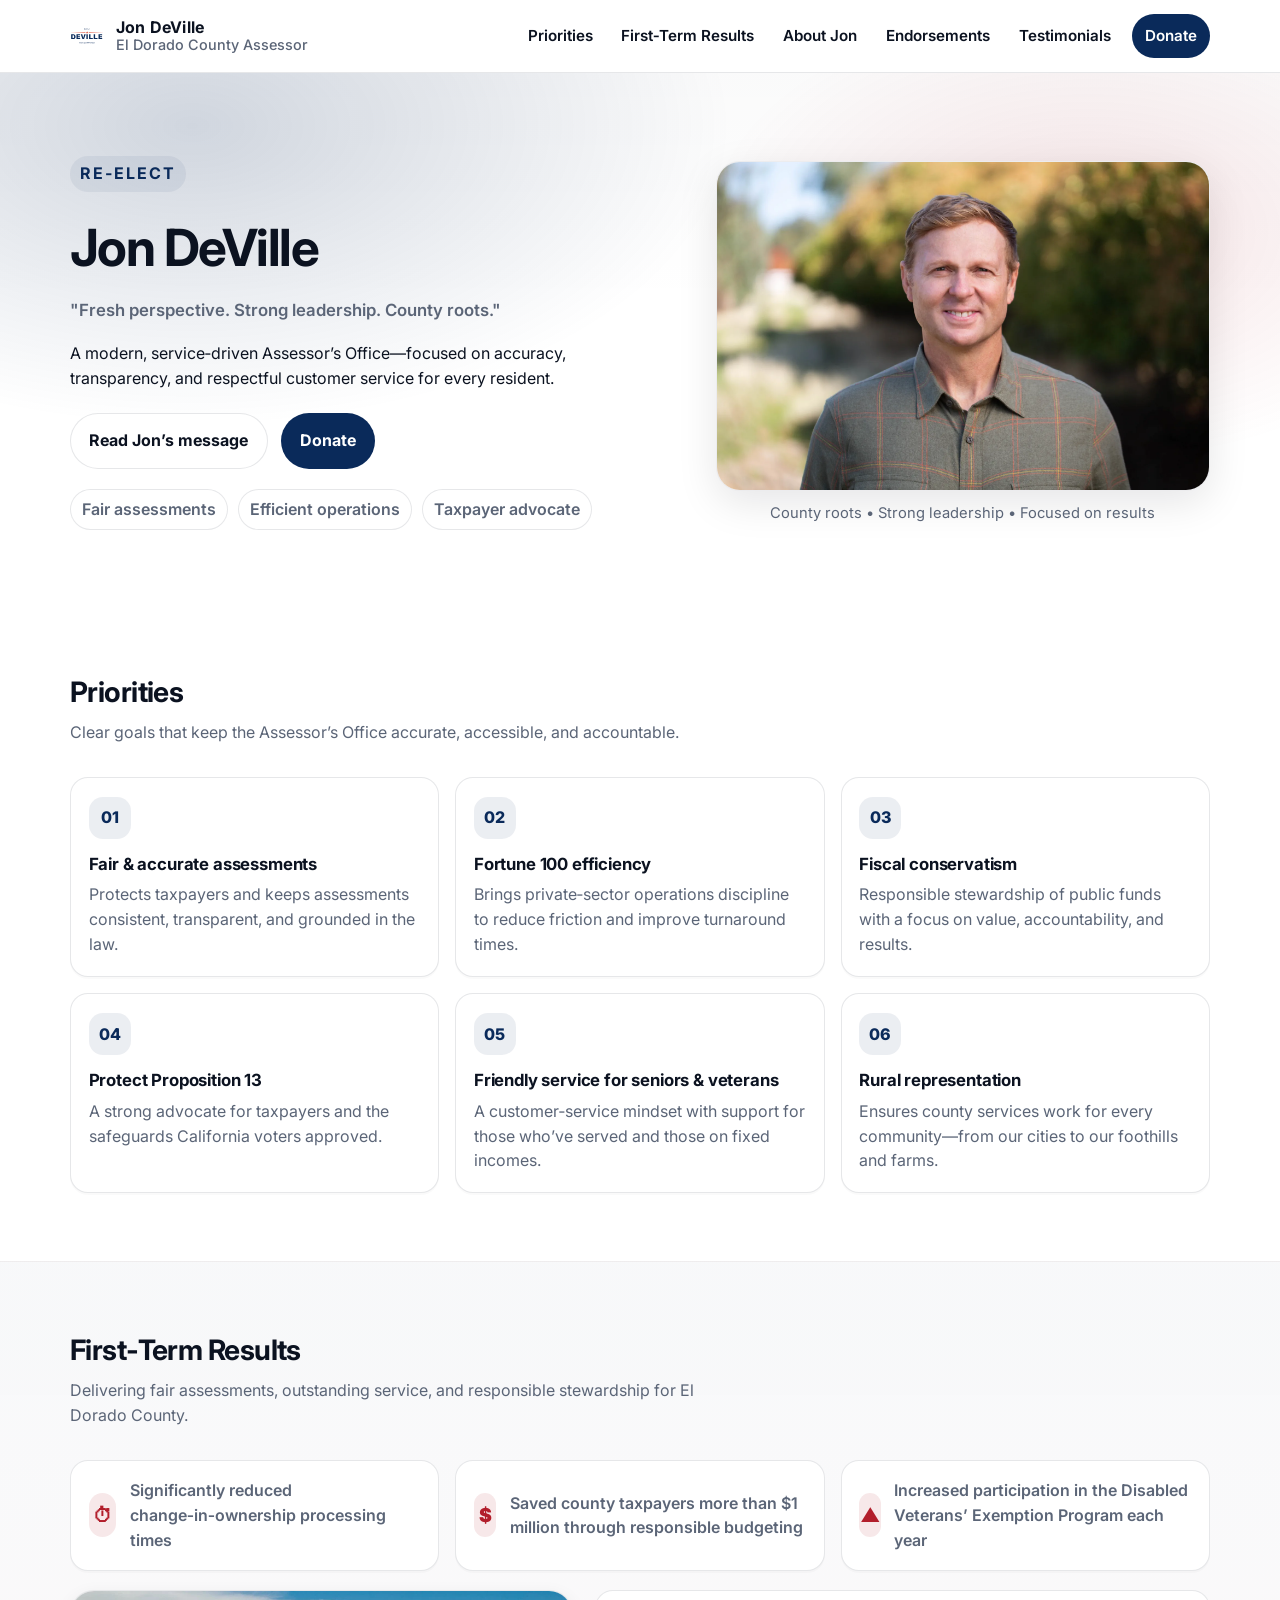
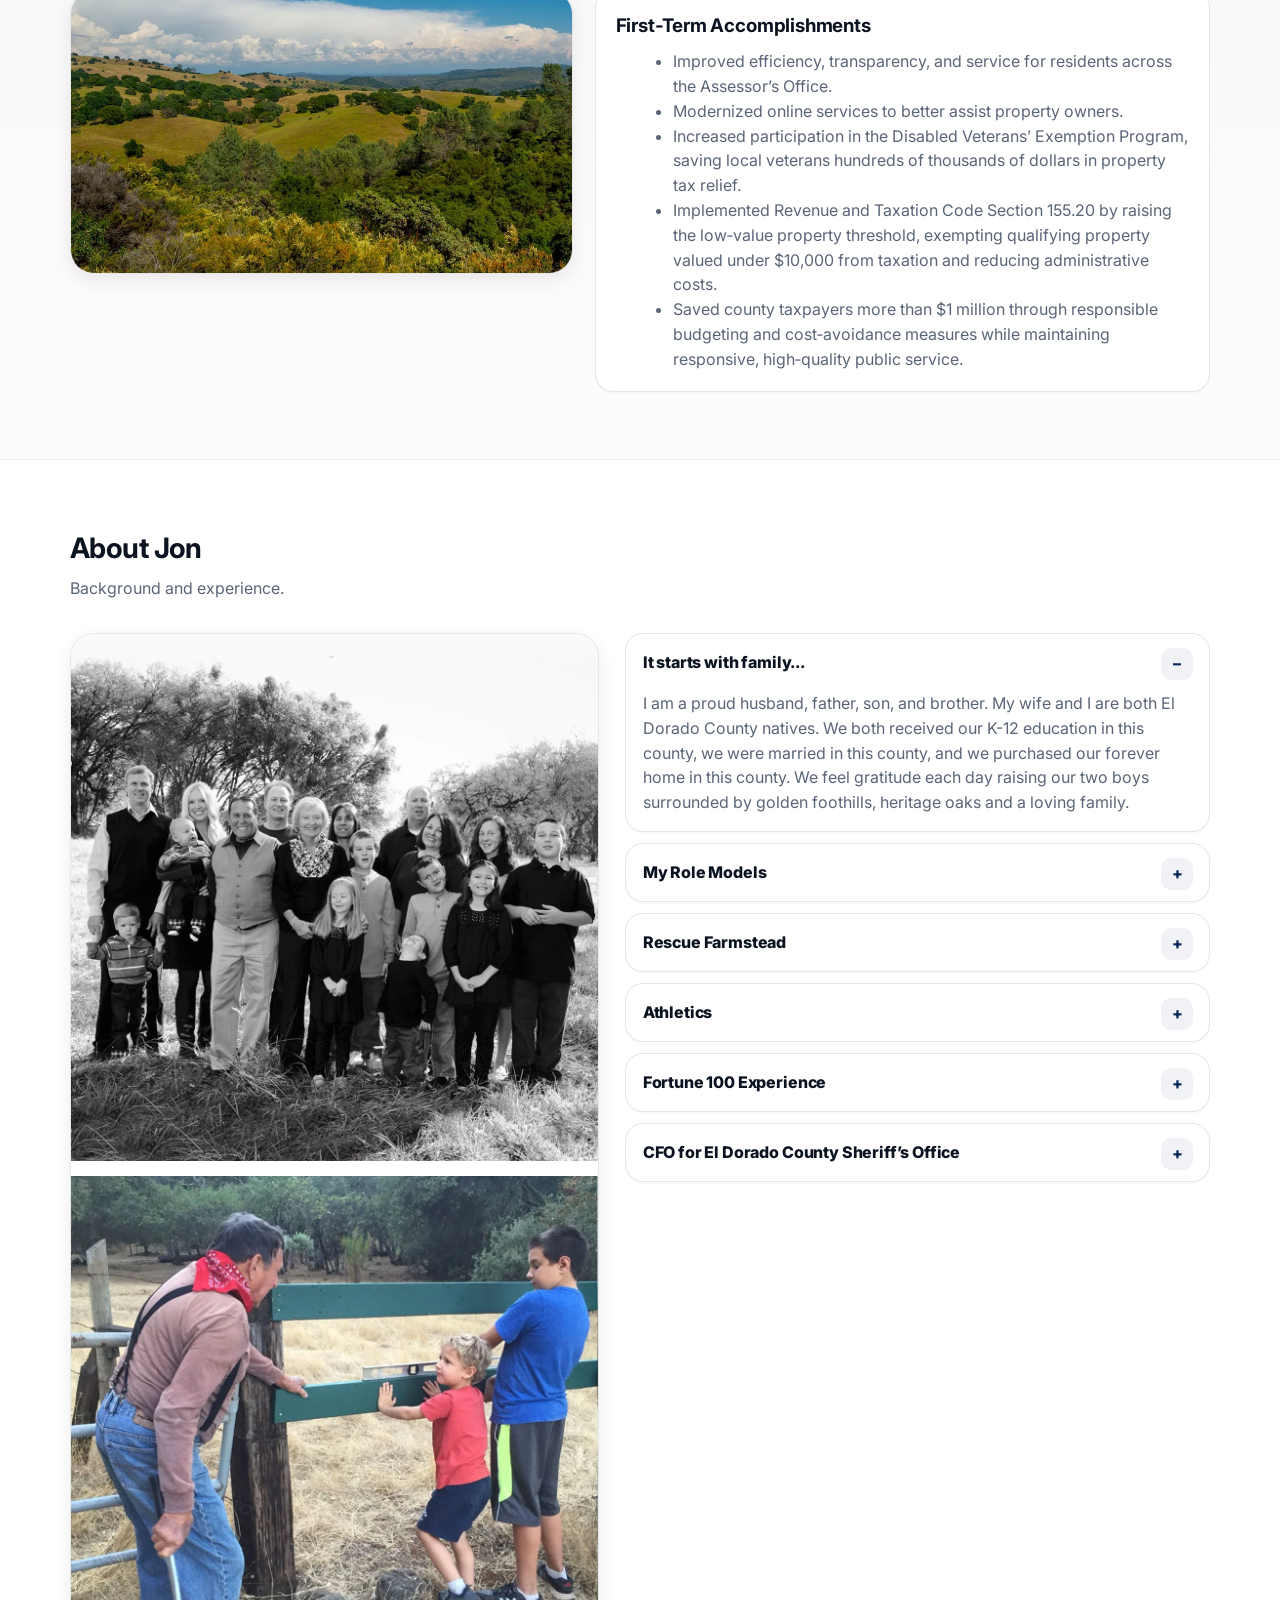
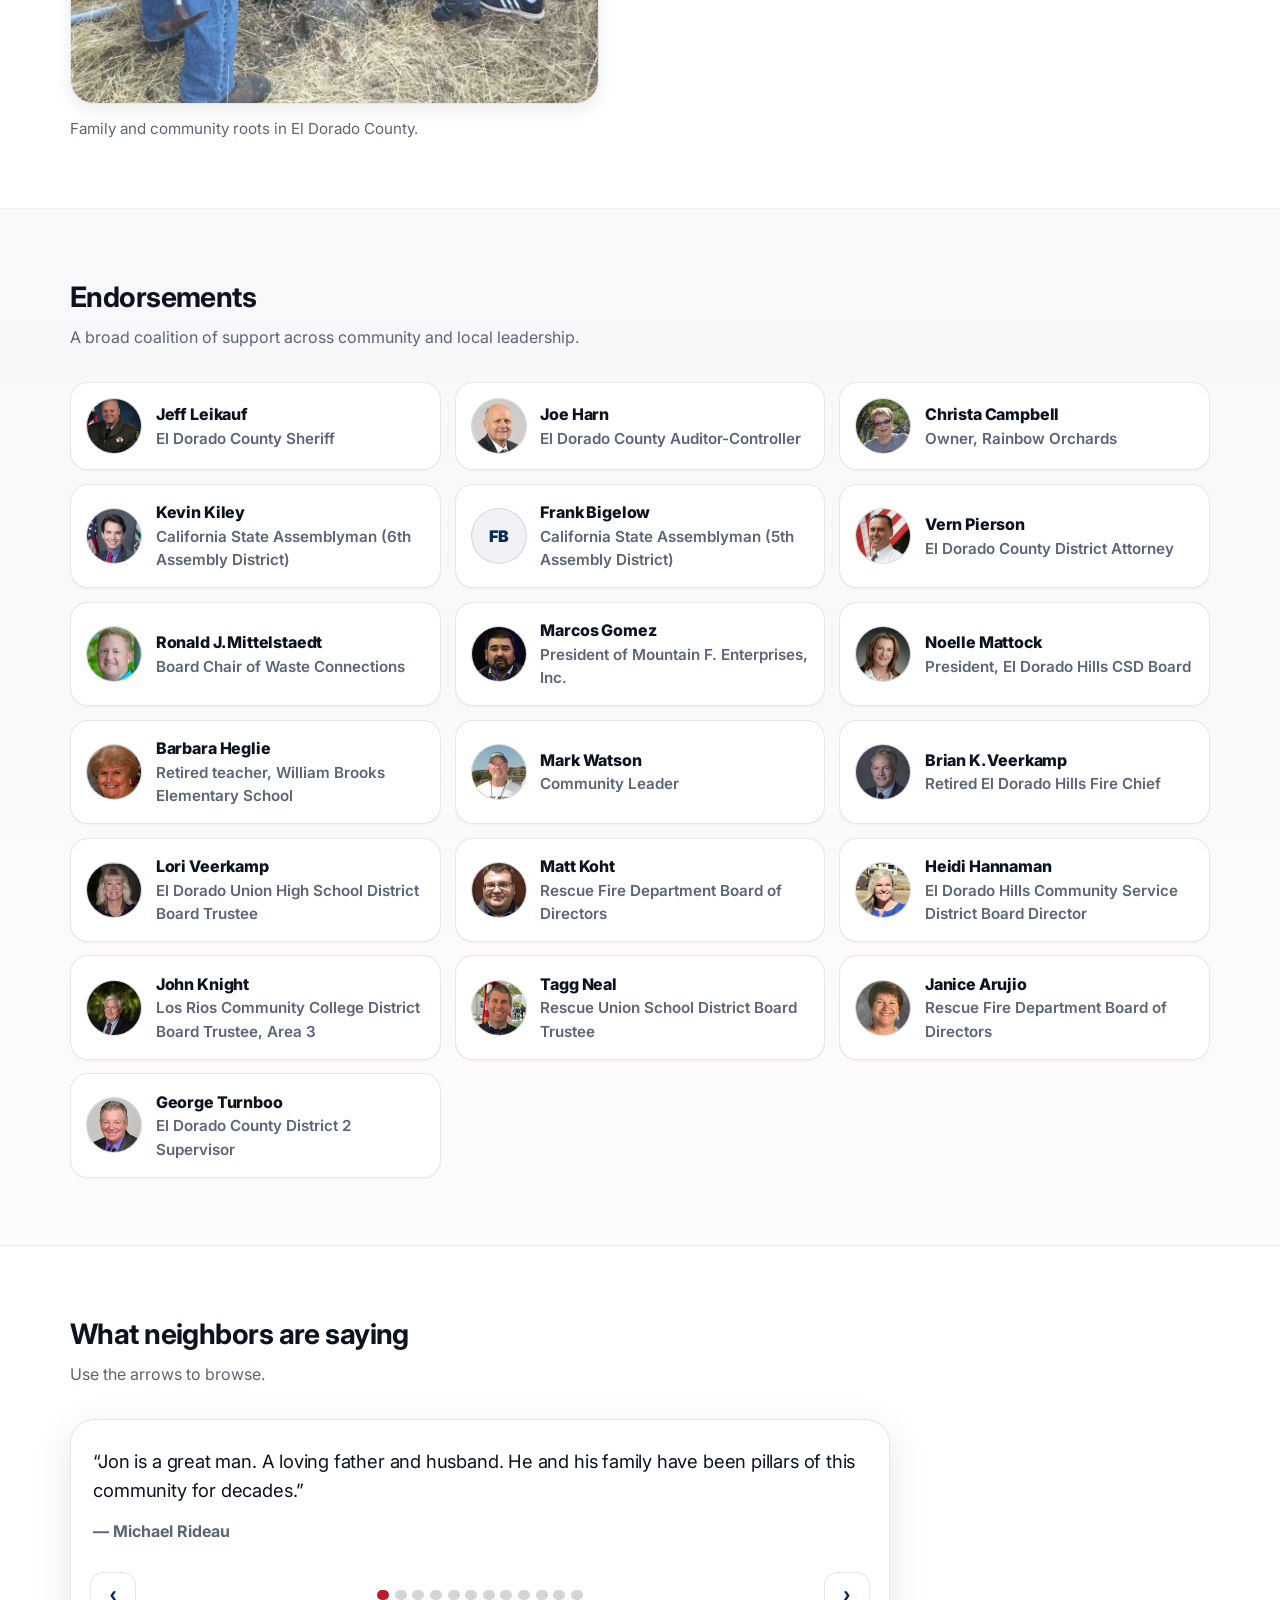
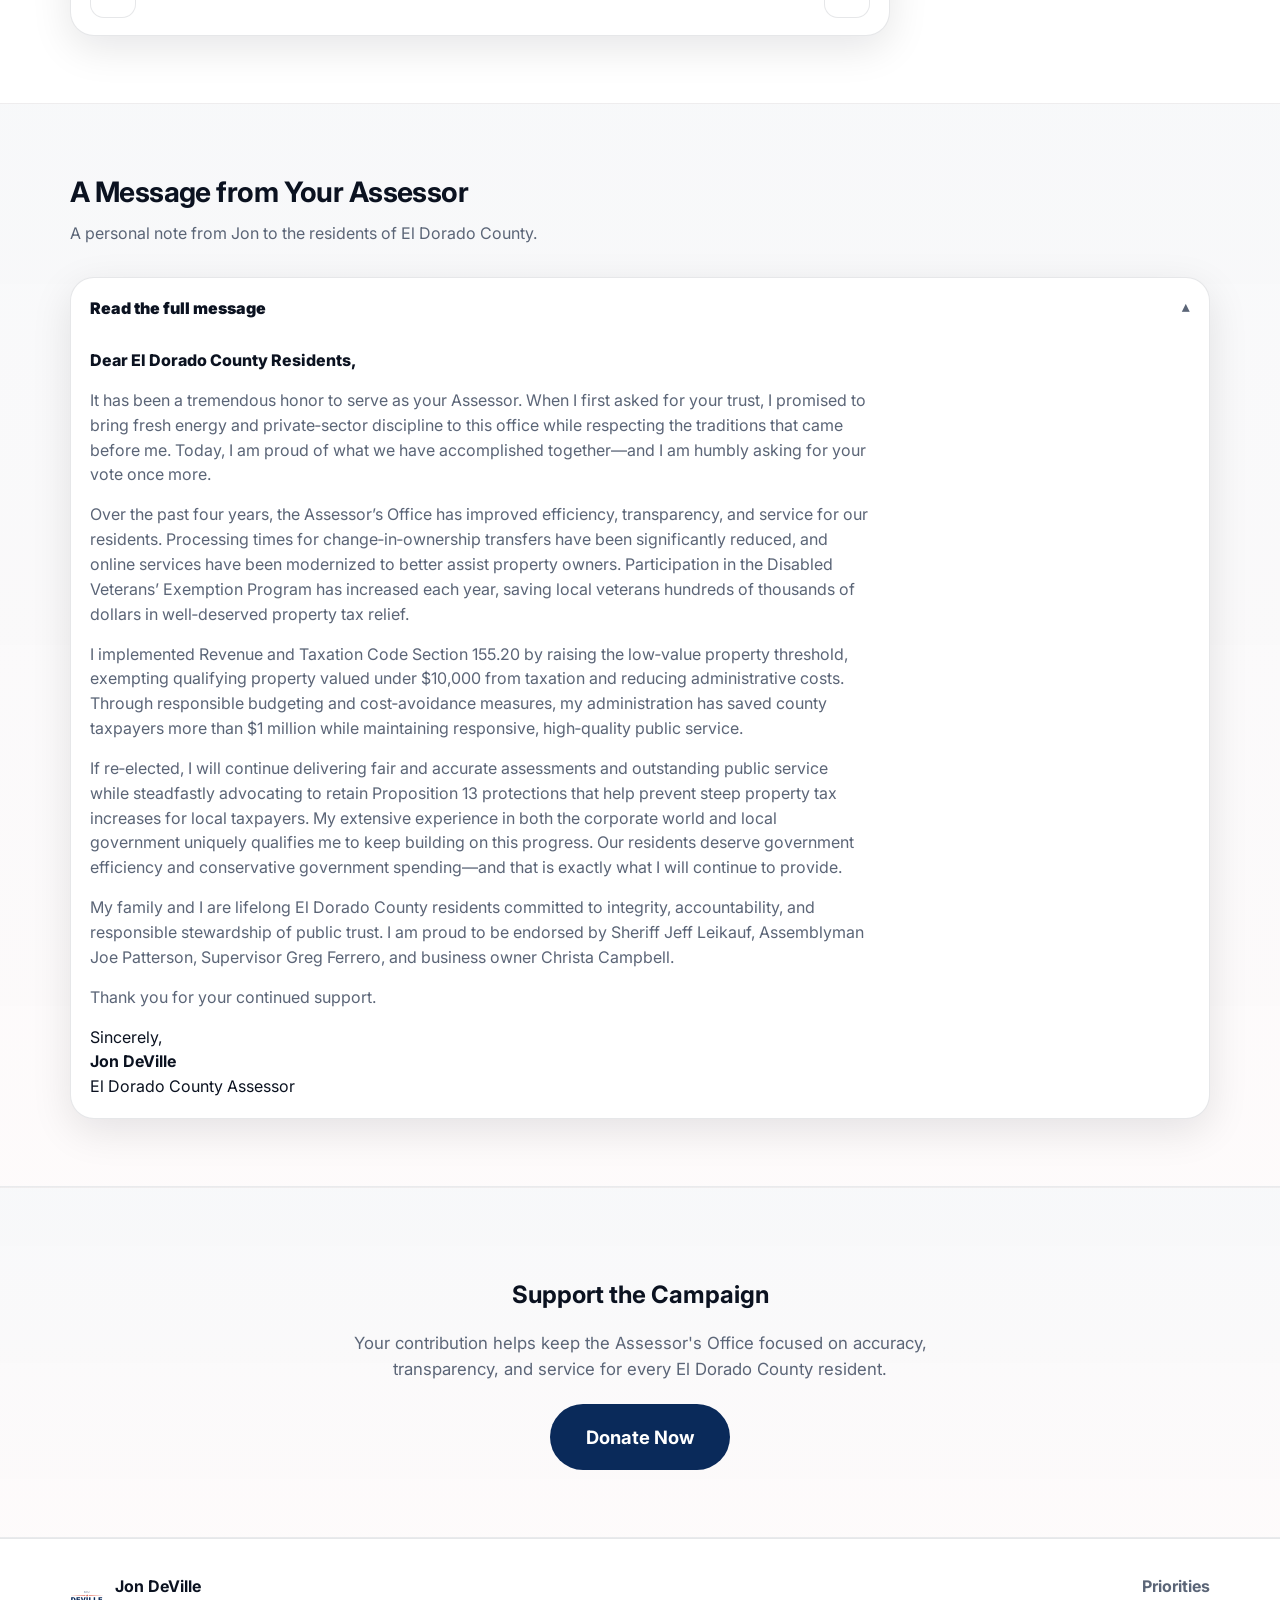
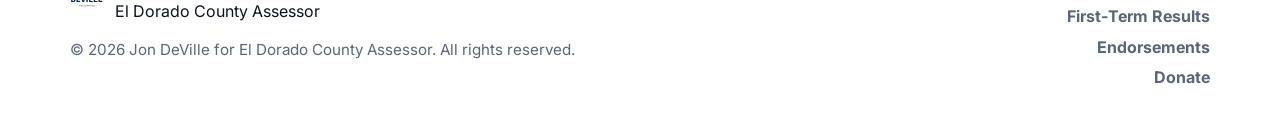
==== index.html @ 14832215 "Add donate button linked to efundraisingconnections.com across the site Co-authored-by: calvin2024 <" ====
<!doctype html>
<html lang="en">
<head>
  <meta charset="utf-8">
  <meta name="viewport" content="width=device-width, initial-scale=1">
  <meta name="color-scheme" content="light only">
  <title>Re‑Elect Jon DeVille for El Dorado County Assessor</title>
  <meta name="description" content="Official campaign website for Jon DeVille, El Dorado County Assessor. Learn about priorities, first‑term focus, endorsements, and how to get involved.">

  <meta property="og:title" content="Re‑Elect Jon DeVille for El Dorado County Assessor">
  <meta property="og:description" content="Priorities, results, endorsements, and ways to get involved.">
  <meta property="og:type" content="website">
  <meta property="og:image" content="assets/img/jon-hero.jpg">

  <link rel="icon" href="assets/img/logo.svg" type="image/svg+xml">
  <link rel="preconnect" href="https://fonts.googleapis.com">
  <link rel="preconnect" href="https://fonts.gstatic.com" crossorigin>
  <link href="https://fonts.googleapis.com/css2?family=Inter:wght@400;500;600;700&display=swap" rel="stylesheet">
  <link rel="stylesheet" href="assets/css/styles.css">
</head>
<body>
  <a class="skip" href="#main">Skip to content</a>

  <header class="header" data-header>
    <div class="container header__inner">
      <a class="brand" href="#top" aria-label="Home">
        <img class="brand__mark" src="assets/img/logo.svg" alt="" aria-hidden="true">
        <div class="brand__text">
          <span class="brand__name">Jon DeVille</span>
          <span class="brand__sub">El Dorado County Assessor</span>
        </div>
      </a>

      <button class="navbtn" type="button" aria-expanded="false" aria-controls="nav" data-navbtn>
        <span class="navbtn__lines" aria-hidden="true"></span>
        <span class="sr-only">Menu</span>
      </button>

      <nav class="nav" id="nav" data-nav>
        <a href="#priorities">Priorities</a>
        <a href="#results">First‑Term Results</a>
        <a href="#about">About Jon</a>
        <a href="#endorsements">Endorsements</a>
        <a href="#testimonials">Testimonials</a>
        <a href="https://www.efundraisingconnections.com/c/DeVilleforAssessor2026" class="nav__cta" target="_blank" rel="noopener noreferrer">Donate</a>
      </nav>
    </div>
  </header>

  <main id="main">
    <section class="hero" id="top" aria-label="Campaign hero">
      <div class="hero__bg" aria-hidden="true"></div>
      <div class="container hero__grid">
        <div class="hero__copy">
          <p class="kicker">Re‑Elect</p>
          <h1 class="hero__title">Jon DeVille</h1>
          <p class="hero__tagline">"Fresh perspective. Strong leadership. County roots."</p>
          <p class="hero__lead">
            A modern, service‑driven Assessor’s Office—focused on accuracy, transparency, and respectful customer service for every resident.
          </p>

          <div class="hero__actions">
            <a class="btn btn--primary" href="#get-involved" style="display:none">Volunteer</a>
            <a class="btn btn--ghost" href="#letter">Read Jon’s message</a>
            <a class="btn btn--primary" href="https://www.efundraisingconnections.com/c/DeVilleforAssessor2026" target="_blank" rel="noopener noreferrer">Donate</a>
          </div>

          <div class="hero__highlights" aria-label="Key priorities">
            <span>Fair assessments</span>
            <span>Efficient operations</span>
            <span>Taxpayer advocate</span>
          </div>
        </div>

        <div class="hero__media">
          <picture>
  <source srcset="assets/img/jon-hero.webp" type="image/webp">
  <img src="assets/img/jon-hero.jpg" alt="Jon DeVille" class="hero__photo" loading="eager" decoding="async" sizes="(max-width: 900px) 92vw, 520px">
</picture>
          <div class="hero__caption">County roots • Strong leadership • Focused on results</div>
        </div>
      </div>
    </section>

    <section class="section" id="priorities" aria-label="Priorities">
      <div class="container">
        <div class="section__head">
          <h2>Priorities</h2>
          <p>Clear goals that keep the Assessor’s Office accurate, accessible, and accountable.</p>
        </div>

        <ul class="grid grid--3">

          <li class="card">
            <div class="card__icon" aria-hidden="true">01</div>
            <h3 class="card__title">Fair &amp; accurate assessments</h3>
            <p class="card__text">Protects taxpayers and keeps assessments consistent, transparent, and grounded in the law.</p>
          </li>

          <li class="card">
            <div class="card__icon" aria-hidden="true">02</div>
            <h3 class="card__title">Fortune 100 efficiency</h3>
            <p class="card__text">Brings private‑sector operations discipline to reduce friction and improve turnaround times.</p>
          </li>

          <li class="card">
            <div class="card__icon" aria-hidden="true">03</div>
            <h3 class="card__title">Fiscal conservatism</h3>
            <p class="card__text">Responsible stewardship of public funds with a focus on value, accountability, and results.</p>
          </li>

          <li class="card">
            <div class="card__icon" aria-hidden="true">04</div>
            <h3 class="card__title">Protect Proposition 13</h3>
            <p class="card__text">A strong advocate for taxpayers and the safeguards California voters approved.</p>
          </li>

          <li class="card">
            <div class="card__icon" aria-hidden="true">05</div>
            <h3 class="card__title">Friendly service for seniors &amp; veterans</h3>
            <p class="card__text">A customer‑service mindset with support for those who’ve served and those on fixed incomes.</p>
          </li>

          <li class="card">
            <div class="card__icon" aria-hidden="true">06</div>
            <h3 class="card__title">Rural representation</h3>
            <p class="card__text">Ensures county services work for every community—from our cities to our foothills and farms.</p>
          </li>
        </ul>
      </div>
    </section>

    <section class="section section--alt" id="results" aria-label="First-term results">
      <div class="container">
        <div class="section__head">
          <h2>First‑Term Results</h2>
          <p>Delivering fair assessments, outstanding service, and responsible stewardship for El Dorado County.</p>
        </div>

        <div class="results">
          <div class="results__cards">
            <div class="stat">
              <div class="stat__value">⏱</div>
              <div class="stat__label">Significantly reduced change‑in‑ownership processing times</div>
            </div>
            <div class="stat">
              <div class="stat__value">$</div>
              <div class="stat__label">Saved county taxpayers more than $1 million through responsible budgeting</div>
            </div>
            <div class="stat">
              <div class="stat__value">▲</div>
              <div class="stat__label">Increased participation in the Disabled Veterans’ Exemption Program each year</div>
            </div>
          </div>

          <div class="results__grid">
            <div class="media">
              <picture>
  <source srcset="assets/img/county.webp" type="image/webp">
  <img src="assets/img/county.jpg" alt="El Dorado County foothills landscape" class="media__img" loading="lazy" decoding="async" sizes="(max-width: 700px) 92vw, 560px">
</picture>
            </div>
            <div class="results__bullets">
              <h3>First‑Term Accomplishments</h3>
              <ul class="bullets">
                <li>Improved efficiency, transparency, and service for residents across the Assessor’s Office.</li>
                <li>Modernized online services to better assist property owners.</li>
                <li>Increased participation in the Disabled Veterans’ Exemption Program, saving local veterans hundreds of thousands of dollars in property tax relief.</li>
                <li>Implemented Revenue and Taxation Code Section 155.20 by raising the low‑value property threshold, exempting qualifying property valued under $10,000 from taxation and reducing administrative costs.</li>
                <li>Saved county taxpayers more than $1 million through responsible budgeting and cost‑avoidance measures while maintaining responsive, high‑quality public service.</li>
              </ul>
            </div>
          </div>

        </div>
      </div>
    </section>

    <section class="section" id="about" aria-label="About Jon DeVille">
      <div class="container">
        <div class="section__head">
          <h2>About Jon</h2>
          <p>Background and experience.</p>
        </div>

        <div class="about">
          <div class="about__media">
            <div class="media media--stack">
              <picture>
  <source srcset="assets/img/family.webp" type="image/webp">
  <img src="assets/img/family.jpg" alt="Jon DeVille with family" class="media__img" loading="lazy" decoding="async" sizes="(max-width: 700px) 92vw, 560px">
</picture>
              <picture>
  <source srcset="assets/img/farm.webp" type="image/webp">
  <img src="assets/img/farm.jpg" alt="Rescue farmstead in El Dorado County" class="media__img" loading="lazy" decoding="async" sizes="(max-width: 700px) 92vw, 560px">
</picture>
            </div>
            <p class="caption">Family and community roots in El Dorado County.</p>
          </div>

          <div class="about__content">
            <div class="accordion" role="region" aria-label="Biography highlights">

        <details class="accordion__item" open>
          <summary class="accordion__summary">It starts with family...</summary>
          <div class="accordion__panel">
            <p>I am a proud husband, father, son, and brother. My wife and I are both El Dorado County natives. We both received our K-12 education in this county, we were married in this county, and we purchased our forever home in this county. We feel gratitude each day raising our two boys surrounded by golden foothills, heritage oaks and a loving family.</p>
          </div>
        </details>

        <details class="accordion__item">
          <summary class="accordion__summary">My Role Models</summary>
          <div class="accordion__panel">
            <p>My parents were lifelong educators who dedicated their lives to serving young people in El Dorado County. My mother, Linda, taught special education at Herbert Green Middle School. My father, Tony Sr., (known as Mr. D by his students) was a principal at various schools in the Rescue Union School District for over 45 years. His legacy is honored at Marina Village Middle School with a building that bears his name.</p>
          </div>
        </details>

        <details class="accordion__item">
          <summary class="accordion__summary">Rescue Farmstead</summary>
          <div class="accordion__panel">
            <p>I grew up in Rescue on a thirty-acre farmstead with my parents and two older brothers, Greg and Tony Jr. We raised cows, chickens, pigs, and dogs. Our family spent many happy years crammed into a double-wide mobile home until my parents could afford to build their dream home on the property. Three generations of DeVilles have enjoyed living on our family property.</p>
          </div>
        </details>

        <details class="accordion__item">
          <summary class="accordion__summary">Athletics</summary>
          <div class="accordion__panel">
            <p>Growing up on acreage taught me about discipline, hard work, and competition. Those values shaped me as an athlete. I played basketball and football at Jackson Elementary, Marina Village Junior High and Oak Ridge High School. I was also fortunate to earn a scholarship and play NCAA football for four seasons. For nearly a decade, I have served our community by coaching a variety of youth sports teams.</p>
          </div>
        </details>

        <details class="accordion__item">
          <summary class="accordion__summary">Fortune 100 Experience</summary>
          <div class="accordion__panel">
            <p>I earned my bachelor&#x27;s degree in Business from Menlo College and my Master of Business Administration degree from San Francisco State University. I began my professional career at Sony Computer Entertainment America (Sony Playstation) in the Procurement and Contracts Unit. I later worked for Oracle Corporation as a Commodity Manager overseeing procurement operations in the United States, Europe, the Americas and Asia.</p>
          </div>
        </details>

        <details class="accordion__item">
          <summary class="accordion__summary">CFO for El Dorado County Sheriff’s Office</summary>
          <div class="accordion__panel">
            <p>Since 2013, I have served as Chief Fiscal Officer (CFO) for the El Dorado County Sheriff’s Office where we returned over $20 million in fund balance. I am a member of the California State Sheriff’s Association, Government Finance Officers Association, and the Institute for Supply Management.</p>
          </div>
        </details>
            </div>
          </div>
        </div>
      </div>
    </section>

    <section class="section section--alt" id="endorsements" aria-label="Endorsements">
      <div class="container">
        <div class="section__head">
          <h2>Endorsements</h2>
          <p>A broad coalition of support across community and local leadership.</p>
        </div>

        <ul class="endorsements" role="list">

      <li class="endorsement">
        <picture class="endorsement__photo">
          <source srcset="assets/img/endorsement-jeff-leikauf.webp" type="image/webp">
          <img src="assets/img/endorsement-jeff-leikauf.jpg" alt="Jeff Leikauf" loading="lazy" decoding="async">
        </picture>
        <div class="endorsement__meta">
          <div class="endorsement__name">Jeff Leikauf</div>
          <div class="endorsement__title">El Dorado County Sheriff</div>
        </div>
      </li>

      <li class="endorsement">
        <picture class="endorsement__photo">
          <source srcset="assets/img/endorsement-joe-harn.webp" type="image/webp">
          <img src="assets/img/endorsement-joe-harn.jpg" alt="Joe Harn" loading="lazy" decoding="async">
        </picture>
        <div class="endorsement__meta">
          <div class="endorsement__name">Joe Harn</div>
          <div class="endorsement__title">El Dorado County Auditor-Controller</div>
        </div>
      </li>

      <li class="endorsement">
        <picture class="endorsement__photo">
          <source srcset="assets/img/endorsement-christa-campbell.webp" type="image/webp">
          <img src="assets/img/endorsement-christa-campbell.jpg" alt="Christa Campbell" loading="lazy" decoding="async">
        </picture>
        <div class="endorsement__meta">
          <div class="endorsement__name">Christa Campbell</div>
          <div class="endorsement__title">Owner, Rainbow Orchards</div>
        </div>
      </li>

      <li class="endorsement">
        <picture class="endorsement__photo">
          <source srcset="assets/img/endorsement-kevin-kiley.webp" type="image/webp">
          <img src="assets/img/endorsement-kevin-kiley.jpg" alt="Kevin Kiley" loading="lazy" decoding="async">
        </picture>
        <div class="endorsement__meta">
          <div class="endorsement__name">Kevin Kiley</div>
          <div class="endorsement__title">California State Assemblyman (6th Assembly District)</div>
        </div>
      </li>

      <li class="endorsement">
        <div class="endorsement__photo endorsement__photo--placeholder" aria-hidden="true">FB</div>
        <div class="endorsement__meta">
          <div class="endorsement__name">Frank Bigelow</div>
          <div class="endorsement__title">California State Assemblyman (5th Assembly District)</div>
        </div>
      </li>

      <li class="endorsement">
        <picture class="endorsement__photo">
          <source srcset="assets/img/endorsement-vern-pierson.webp" type="image/webp">
          <img src="assets/img/endorsement-vern-pierson.jpg" alt="Vern Pierson" loading="lazy" decoding="async">
        </picture>
        <div class="endorsement__meta">
          <div class="endorsement__name">Vern Pierson</div>
          <div class="endorsement__title">El Dorado County District Attorney</div>
        </div>
      </li>

      <li class="endorsement">
        <picture class="endorsement__photo">
          <source srcset="assets/img/endorsement-ronald-j-mittelstaedt.webp" type="image/webp">
          <img src="assets/img/endorsement-ronald-j-mittelstaedt.jpg" alt="Ronald J. Mittelstaedt" loading="lazy" decoding="async">
        </picture>
        <div class="endorsement__meta">
          <div class="endorsement__name">Ronald J. Mittelstaedt</div>
          <div class="endorsement__title">Board Chair of Waste Connections</div>
        </div>
      </li>


      <li class="endorsement">
        <picture class="endorsement__photo">
          <source srcset="assets/img/endorsement-marcos-gomez.webp" type="image/webp">
          <img src="assets/img/endorsement-marcos-gomez.jpg" alt="Marcos Gomez" loading="lazy" decoding="async">
        </picture>
        <div class="endorsement__meta">
          <div class="endorsement__name">Marcos Gomez</div>
          <div class="endorsement__title">President of Mountain F. Enterprises, Inc.</div>
        </div>
      </li>

      <li class="endorsement">
        <picture class="endorsement__photo">
          <source srcset="assets/img/endorsement-noelle-mattock.webp" type="image/webp">
          <img src="assets/img/endorsement-noelle-mattock.jpg" alt="Noelle Mattock" loading="lazy" decoding="async">
        </picture>
        <div class="endorsement__meta">
          <div class="endorsement__name">Noelle Mattock</div>
          <div class="endorsement__title">President, El Dorado Hills CSD Board</div>
        </div>
      </li>

      <li class="endorsement">
        <picture class="endorsement__photo">
          <source srcset="assets/img/endorsement-barbara-heglie.webp" type="image/webp">
          <img src="assets/img/endorsement-barbara-heglie.jpg" alt="Barbara Heglie" loading="lazy" decoding="async">
        </picture>
        <div class="endorsement__meta">
          <div class="endorsement__name">Barbara Heglie</div>
          <div class="endorsement__title">Retired teacher, William Brooks Elementary School</div>
        </div>
      </li>

      <li class="endorsement">
        <picture class="endorsement__photo">
          <source srcset="assets/img/endorsement-mark-watson.webp" type="image/webp">
          <img src="assets/img/endorsement-mark-watson.jpg" alt="Mark Watson" loading="lazy" decoding="async">
        </picture>
        <div class="endorsement__meta">
          <div class="endorsement__name">Mark Watson</div>
          <div class="endorsement__title">Community Leader</div>
        </div>
      </li>

      <li class="endorsement">
        <picture class="endorsement__photo">
          <source srcset="assets/img/endorsement-brian-k-veerkamp.webp" type="image/webp">
          <img src="assets/img/endorsement-brian-k-veerkamp.jpg" alt="Brian K. Veerkamp" loading="lazy" decoding="async">
        </picture>
        <div class="endorsement__meta">
          <div class="endorsement__name">Brian K. Veerkamp</div>
          <div class="endorsement__title">Retired El Dorado Hills Fire Chief</div>
        </div>
      </li>

      <li class="endorsement">
        <picture class="endorsement__photo">
          <source srcset="assets/img/endorsement-lori-veerkamp.webp" type="image/webp">
          <img src="assets/img/endorsement-lori-veerkamp.jpg" alt="Lori Veerkamp" loading="lazy" decoding="async">
        </picture>
        <div class="endorsement__meta">
          <div class="endorsement__name">Lori Veerkamp</div>
          <div class="endorsement__title">El Dorado Union High School District Board Trustee</div>
        </div>
      </li>

      <li class="endorsement">
        <picture class="endorsement__photo">
          <source srcset="assets/img/endorsement-matt-koht.webp" type="image/webp">
          <img src="assets/img/endorsement-matt-koht.jpg" alt="Matt Koht" loading="lazy" decoding="async">
        </picture>
        <div class="endorsement__meta">
          <div class="endorsement__name">Matt Koht</div>
          <div class="endorsement__title">Rescue Fire Department Board of Directors</div>
        </div>
      </li>

      <li class="endorsement">
        <picture class="endorsement__photo">
          <source srcset="assets/img/endorsement-heidi-hannaman.webp" type="image/webp">
          <img src="assets/img/endorsement-heidi-hannaman.jpg" alt="Heidi Hannaman" loading="lazy" decoding="async">
        </picture>
        <div class="endorsement__meta">
          <div class="endorsement__name">Heidi Hannaman</div>
          <div class="endorsement__title">El Dorado Hills Community Service District Board Director</div>
        </div>
      </li>

      <li class="endorsement">
        <picture class="endorsement__photo">
          <source srcset="assets/img/endorsement-john-knight.webp" type="image/webp">
          <img src="assets/img/endorsement-john-knight.jpg" alt="John Knight" loading="lazy" decoding="async">
        </picture>
        <div class="endorsement__meta">
          <div class="endorsement__name">John Knight</div>
          <div class="endorsement__title">Los Rios Community College District Board Trustee, Area 3</div>
        </div>
      </li>

      <li class="endorsement">
        <picture class="endorsement__photo">
          <source srcset="assets/img/endorsement-tagg-neal.webp" type="image/webp">
          <img src="assets/img/endorsement-tagg-neal.jpg" alt="Tagg Neal" loading="lazy" decoding="async">
        </picture>
        <div class="endorsement__meta">
          <div class="endorsement__name">Tagg Neal</div>
          <div class="endorsement__title">Rescue Union School District Board Trustee</div>
        </div>
      </li>


      <li class="endorsement">
        <picture class="endorsement__photo">
          <source srcset="assets/img/endorsement-janice-arujio.webp" type="image/webp">
          <img src="assets/img/endorsement-janice-arujio.jpg" alt="Janice Arujio" loading="lazy" decoding="async">
        </picture>
        <div class="endorsement__meta">
          <div class="endorsement__name">Janice Arujio</div>
          <div class="endorsement__title">Rescue Fire Department Board of Directors</div>
        </div>
      </li>

      <li class="endorsement">
        <picture class="endorsement__photo">
          <source srcset="assets/img/endorsement-george-turnboo.webp" type="image/webp">
          <img src="assets/img/endorsement-george-turnboo.jpg" alt="George Turnboo" loading="lazy" decoding="async">
        </picture>
        <div class="endorsement__meta">
          <div class="endorsement__name">George Turnboo</div>
          <div class="endorsement__title">El Dorado County District 2 Supervisor</div>
        </div>
      </li>
        </ul>

      </div>
    </section>

    <section class="section" id="testimonials" aria-label="Testimonials">
      <div class="container">
        <div class="section__head">
          <h2>What neighbors are saying</h2>
          <p>Use the arrows to browse.</p>
        </div>

        <div class="carousel" data-carousel>
          <div class="carousel__card" aria-live="polite" aria-atomic="true">
            <p class="quote" data-quote></p>
            <p class="quote__by">— <span data-author></span></p>
          </div>

          <div class="carousel__controls">
            <button class="iconbtn" type="button" data-prev aria-label="Previous testimonial">‹</button>
            <div class="dots" data-dots aria-label="Testimonial position"></div>
            <button class="iconbtn" type="button" data-next aria-label="Next testimonial">›</button>
          </div>
        </div>
      </div>
    </section>

    <section class="section section--alt" id="letter" aria-label="A message from your Assessor">
      <div class="container">
        <div class="section__head">
          <h2>A Message from Your Assessor</h2>
          <p>A personal note from Jon to the residents of El Dorado County.</p>
        </div>

        <details class="letterbox" open>
          <summary class="letterbox__summary">Read the full message</summary>
          <div class="letterbox__body">
<div class="letter">
          <p class="letter__greeting">Dear El Dorado County Residents,</p>
          <p>It has been a tremendous honor to serve as your Assessor. When I first asked for your trust, I promised to bring fresh energy and private‑sector discipline to this office while respecting the traditions that came before me. Today, I am proud of what we have accomplished together—and I am humbly asking for your vote once more.</p>
          <p>Over the past four years, the Assessor’s Office has improved efficiency, transparency, and service for our residents. Processing times for change‑in‑ownership transfers have been significantly reduced, and online services have been modernized to better assist property owners. Participation in the Disabled Veterans’ Exemption Program has increased each year, saving local veterans hundreds of thousands of dollars in well‑deserved property tax relief.</p>
          <p>I implemented Revenue and Taxation Code Section 155.20 by raising the low‑value property threshold, exempting qualifying property valued under $10,000 from taxation and reducing administrative costs. Through responsible budgeting and cost‑avoidance measures, my administration has saved county taxpayers more than $1 million while maintaining responsive, high‑quality public service.</p>
          <p>If re‑elected, I will continue delivering fair and accurate assessments and outstanding public service while steadfastly advocating to retain Proposition 13 protections that help prevent steep property tax increases for local taxpayers. My extensive experience in both the corporate world and local government uniquely qualifies me to keep building on this progress. Our residents deserve government efficiency and conservative government spending—and that is exactly what I will continue to provide.</p>
          <p>My family and I are lifelong El Dorado County residents committed to integrity, accountability, and responsible stewardship of public trust. I am proud to be endorsed by Sheriff Jeff Leikauf, Assemblyman Joe Patterson, Supervisor Greg Ferrero, and business owner Christa Campbell.</p>
          <p>Thank you for your continued support.</p>
          <p class="letter__signoff">Sincerely,<br><strong>Jon DeVille</strong><br>El Dorado County Assessor</p>
        </div>
          </div>
        </details>
      </div>
    </section>

    <section class="section section--alt donate-banner" id="donate" aria-label="Support the campaign">
      <div class="container donate-banner__inner">
        <h2>Support the Campaign</h2>
        <p>Your contribution helps keep the Assessor's Office focused on accuracy, transparency, and service for every El Dorado County resident.</p>
        <a class="btn btn--primary btn--lg" href="https://www.efundraisingconnections.com/c/DeVilleforAssessor2026" target="_blank" rel="noopener noreferrer">Donate Now</a>
      </div>
    </section>

    <section class="section" id="get-involved" aria-label="Get involved" style="display:none">
      <div class="container">
        <div class="cta">
          <div class="cta__copy">
            <h2>Get involved</h2>
            <p>
              Volunteer, host a neighborhood meet‑and‑greet, or help spread the word.
            </p>
            <ul class="bullets">
              <li>Knock doors or make calls</li>
              <li>Help with events</li>
              <li>Request a yard sign</li>
            </ul>
          </div>

          <form class="form" id="volunteer-form" data-form>
            <label>
              <span>Name</span>
              <input name="name" autocomplete="name" required>
            </label>
            <label>
              <span>Email</span>
              <input name="email" type="email" autocomplete="email" required>
            </label>
            <label>
              <span>How would you like to help?</span>
              <textarea name="message" rows="4" placeholder="Ex: events, phone calls, social media, signs…" required></textarea>
            </label>
            <button class="btn btn--primary" type="submit">Send</button>
          </form>
        </div>
      </div>
    </section>
  </main>

  <footer class="footer">
    <div class="container footer__grid">
      <div>
        <div class="footer__brand">
          <img src="assets/img/logo.svg" alt="" aria-hidden="true">
          <div>
            <strong>Jon DeVille</strong><br>
            El Dorado County Assessor
          </div>
        </div>
        <p class="footer__small">© 2026 Jon DeVille for El Dorado County Assessor. All rights reserved.</p>
      </div>
      <div class="footer__links">
        <a href="#priorities">Priorities</a>
        <a href="#results">First‑Term Results</a>
        <a href="#endorsements">Endorsements</a>
        <a href="https://www.efundraisingconnections.com/c/DeVilleforAssessor2026" target="_blank" rel="noopener noreferrer">Donate</a>
      </div>
    </div>
  </footer>

  <script>
    // Testimonials sourced from the archived first‑term campaign site.
    window.__TESTIMONIALS__ = [{"quote": "Jon is a great man. A loving father and husband. He and his family have been pillars of this community for decades.", "author": "Michael Rideau"}, {"quote": "I have worked closely with Jon in the past. He will always make sure the job gets done and gets done right!", "author": "Timothy Blumenthal"}, {"quote": "No family has been more committed to El Dorado county than the Devilles. Jon has the experience and the character for the job, vote for Jon!", "author": "Steve Worth"}, {"quote": "Born and raised in EDC like me. He’s got my vote!", "author": "Debi Worth"}, {"quote": "Jon has always worked hard for the citizens of El Dorado County, he’s the most honest and trustworthy man I know.", "author": "Pete Van Arnum"}, {"quote": "I can’t think of a better man for the job.", "author": "Tyler Davidson"}, {"quote": "I believe Jon DeVille will bring a fresh perspective and vibrancy as our County Assessor. He has my full support!", "author": "Shari DeVille"}, {"quote": "I welcome the fresh perspective Jon will bring to the office of Assessor!", "author": "Paula Sanderson"}, {"quote": "I have known Jon for many years. He has the skills, experience, and demeanor to represent the interest of El Dorado County as the Assessor.", "author": "James Frazee, Ph.D."}, {"quote": "I can personally attest to Jon’s love of El Dorado County. Jon has a proven track record of success with his management of the finances for the Sheriff. Jon’s commitment to community is further evident through his involvement with youth sports. I wholeheartedly support Jon Deville in his pursuit of EDC Assessor!", "author": "Brandon Hannaman"}, {"quote": "Jon has laser focus with the ability to be creative, innovative, and solution minded.", "author": "Steven Steichen"}, {"quote": "Jon is committed to the future of our community. I have had the pleasure of coaching against him and with him in youth sports for several years. He’s a true leader and will serve with integrity.", "author": "Michael Visconti"}, {"quote": "Jon gets the job done!", "author": "Jason Wong"}, {"quote": "Jon is a high quality individual and has nothing but integrity and intelligence!", "author": "Bill Campbell"}, {"quote": "I endorse Jon DeVille.", "author": "Alexis Moore, Esq"}, {"quote": "Financial chops and a straight shooter, Jon DeVille is a perfect fit for the office of Assessor.", "author": "Cris Alarcon"}, {"quote": "Best person for the job.", "author": "Barbara Raines"}, {"quote": "Jon is a man of integrity who knows where every coin is in a $70 million dollar budget. I'm proud to support him.", "author": "Michael Seligsohn"}, {"quote": "A genuine respect for others, strong work ethic and commitment to serve his community make Jon DeVille the most reliable choice to be El Dorado County's next Assessor.", "author": "Ray Trotta"}, {"quote": "I have known Jon for over 25 years. He was an outstanding young man and remains an outstanding credit to El Dorado Hills and the County.", "author": "Will Eber"}, {"quote": "Jon’s dedication, commitment, skills, experience, and demeanor make him the most reliable and prudent choice. I fully endorse Jon DeVille for El Dorado County Assessor!", "author": "Jose Martinez"}, {"quote": "Best person for the job.", "author": "Marty Hackett"}, {"quote": "I have known John and his family for many years and completely trust and have faith in his ability to be our county assessor. He has my vote!", "author": "Joanne Magin"}, {"quote": "My wife and I already cast our ballots for Jon. He is a locally raised young man with the character qualities that will make him a great leader.", "author": "Xavier Lerch"}, {"quote": "I have known Jon for over 21 years, and can share that he has my endorsement for this key role in the community and will no doubt approach the role with the highest degree of trust, integrity and excellence needed to fulfill the duty.", "author": "Kirk Maloney"}, {"quote": "We have known the DeVille family for 46 years. The entire family is instilled with integrity, honesty, and dedication to our schools and El Dorado County. We believe that Jon DeVille is the best candidate for being the Assessor of El Dorado County.", "author": "Steve and Candace Arendt"}, {"quote": "I have known and worked with Jon both at the Sheriff’s Office and with him on projects while working at the District Attorney's Office. Jon is very loyal and committed to the County and its citizens. He is hard working and he has been a large part of the success of the Sheriff’s Office for many years.", "author": "Jeff Dreher"}];
  </script>
  <script src="assets/js/main.js"></script>
</body>
</html>
---- assets/css/styles.css ----
/* 
  Re‑Elect Jon DeVille — Campaign Website
  Design goals: modern, clean, professional, accessible, lightweight.
*/

:root{
  --bg: #ffffff;
  --ink: #0b1220;
  --muted: #5b6577;
  --border: rgba(15, 23, 42, .10);
  --shadow: 0 12px 40px rgba(2, 6, 23, .10);
  --shadow-sm: 0 6px 18px rgba(2, 6, 23, .08);
  --primary: #0a2a5a; /* navy */
  --primary-ink: #ffffff;
  --accent: #b21e2b;  /* deep red */
  --accent-soft: rgba(178,30,43,.10);
  --radius: 18px;
  --radius-sm: 12px;
  --max: 1140px;
}

*{ box-sizing: border-box; }
html{ scroll-behavior: smooth; }
@media (prefers-reduced-motion: reduce){
  html{ scroll-behavior: auto; }
  *{ animation: none !important; transition: none !important; }
}

body{
  margin: 0;
  font-family: Inter, system-ui, -apple-system, Segoe UI, Roboto, Arial, sans-serif;
  color: var(--ink);
  background: var(--bg);
  line-height: 1.55;
}

img{ max-width: 100%; height: auto; display: block; }

.container{
  width: min(var(--max), calc(100% - 2.2rem));
  margin: 0 auto;
}

.sr-only{
  position: absolute;
  width: 1px;
  height: 1px;
  padding: 0;
  margin: -1px;
  overflow: hidden;
  clip: rect(0,0,0,0);
  white-space: nowrap;
  border: 0;
}

.skip{
  position: absolute;
  left: 1rem;
  top: 1rem;
  padding: .7rem .9rem;
  border-radius: 999px;
  background: var(--ink);
  color: #fff;
  text-decoration: none;
  transform: translateY(-160%);
  transition: transform .2s ease;
  z-index: 999;
}
.skip:focus{ transform: translateY(0); }

.header{
  position: sticky;
  top: 0;
  z-index: 50;
  background: rgba(255,255,255,.82);
  backdrop-filter: blur(12px);
  border-bottom: 1px solid var(--border);
}

.header__inner{
  display: flex;
  align-items: center;
  justify-content: space-between;
  padding: .85rem 0;
  gap: 1rem;
}

.brand{
  display: flex;
  align-items: center;
  gap: .75rem;
  text-decoration: none;
  color: inherit;
  min-width: 240px;
}
.brand__mark{
  width: 34px;
  height: 34px;
}
.brand__text{ display: grid; line-height: 1.1; }
.brand__name{ font-weight: 700; letter-spacing: .2px; }
.brand__sub{ font-size: .9rem; color: var(--muted); font-weight: 500; }

.nav{
  display: flex;
  align-items: center;
  gap: .2rem;
}
.nav a{
  text-decoration: none;
  color: var(--ink);
  font-weight: 600;
  font-size: .95rem;
  padding: .65rem .8rem;
  border-radius: 999px;
  transition: background .18s ease, color .18s ease;
}
.nav a:hover{ background: rgba(2, 6, 23, .06); }
.nav__cta{
  margin-left: .35rem;
  background: var(--primary);
  color: var(--primary-ink) !important;
  padding: .65rem 1rem;
}
.nav__cta:hover{ background: #08244e; }

.navbtn{
  display: none;
  width: 44px;
  height: 44px;
  border-radius: 12px;
  border: 1px solid var(--border);
  background: #fff;
  cursor: pointer;
}
.navbtn__lines{
  display: block;
  width: 18px;
  height: 2px;
  background: var(--ink);
  margin: 0 auto;
  position: relative;
}
.navbtn__lines::before,
.navbtn__lines::after{
  content: "";
  position: absolute;
  left: 0;
  width: 18px;
  height: 2px;
  background: var(--ink);
}
.navbtn__lines::before{ top: -6px; }
.navbtn__lines::after{ top: 6px; }

@media (max-width: 900px){
  .navbtn{ display: inline-grid; place-items: center; }
  .nav{
    position: absolute;
    right: 1.1rem;
    top: 64px;
    width: min(360px, calc(100% - 2.2rem));
    background: #fff;
    border: 1px solid var(--border);
    border-radius: var(--radius);
    box-shadow: var(--shadow);
    padding: .6rem;
    display: none;
    flex-direction: column;
    align-items: stretch;
    gap: .15rem;
  }
  .nav a{ border-radius: 14px; }
  .nav[data-open="true"]{ display: flex; }
  .nav__cta{ margin-left: 0; text-align: center; }
}

.section{
  padding: 4.2rem 0;
}
.section--alt{
  background: linear-gradient(180deg, rgba(10,42,90,.03), rgba(178,30,43,.02));
  border-top: 1px solid rgba(15, 23, 42, .06);
  border-bottom: 1px solid rgba(15, 23, 42, .06);
}
.section__head{
  margin-bottom: 2rem;
}
.section__head h2{
  margin: 0 0 .35rem 0;
  font-size: clamp(1.6rem, 2.2vw, 2.1rem);
  letter-spacing: -.02em;
}
.section__head p{
  margin: 0;
  color: var(--muted);
  max-width: 68ch;
}

.hero{
  position: relative;
  padding: 5.2rem 0 4.6rem;
  overflow: hidden;
}
.hero__bg{
  position: absolute;
  inset: 0;
  background:
    radial-gradient(900px 500px at 15% 10%, rgba(10,42,90,.18), transparent 60%),
    radial-gradient(700px 420px at 85% 30%, rgba(178,30,43,.12), transparent 55%),
    linear-gradient(180deg, rgba(2,6,23,.02), transparent 45%);
  pointer-events: none;
}
.hero__grid{
  position: relative;
  display: grid;
  grid-template-columns: 1.1fr .9fr;
  align-items: center;
  gap: 2.6rem;
}
@media (max-width: 900px){
  .hero{ padding-top: 4.2rem; }
  .hero__grid{ grid-template-columns: 1fr; }
}

.kicker{
  display: inline-flex;
  gap: .5rem;
  align-items: center;
  font-weight: 700;
  letter-spacing: .12em;
  text-transform: uppercase;
  color: var(--primary);
  background: rgba(10,42,90,.06);
  padding: .35rem .65rem;
  border-radius: 999px;
  margin: 0 0 1rem 0;
}

.hero__title{
  margin: 0;
  font-size: clamp(2.5rem, 4vw, 3.4rem);
  letter-spacing: -.03em;
}
.hero__tagline{
  margin: .65rem 0 1.1rem;
  font-size: 1.05rem;
  color: var(--muted);
  font-weight: 600;
}
.hero__lead{
  margin: 0 0 1.4rem;
  max-width: 60ch;
}

.hero__actions{
  display: flex;
  gap: .8rem;
  flex-wrap: wrap;
  margin-bottom: 1.25rem;
}

.btn{
  display: inline-flex;
  align-items: center;
  justify-content: center;
  gap: .5rem;
  padding: .9rem 1.15rem;
  border-radius: 999px;
  text-decoration: none;
  font-weight: 700;
  border: 1px solid var(--border);
  box-shadow: 0 0 0 rgba(0,0,0,0);
  transition: transform .15s ease, box-shadow .15s ease, background .15s ease;
}
.btn:hover{ transform: translateY(-1px); box-shadow: var(--shadow-sm); }
.btn--primary{
  background: var(--primary);
  color: var(--primary-ink);
  border-color: rgba(10,42,90,.22);
}
.btn--primary:hover{ background: #08244e; }
.btn--lg{ padding: 1.1rem 2.2rem; font-size: 1.15rem; }
.btn--ghost{
  background: #fff;
  color: var(--ink);
}

.hero__highlights{
  display: flex;
  gap: .6rem;
  flex-wrap: wrap;
  color: var(--muted);
  font-weight: 600;
}
.hero__highlights span{
  border: 1px solid rgba(15,23,42,.10);
  background: rgba(255,255,255,.75);
  border-radius: 999px;
  padding: .45rem .7rem;
}

.hero__media{
  display: grid;
  gap: .65rem;
  justify-items: stretch;
}
.hero__photo{
  border-radius: calc(var(--radius) + 6px);
  box-shadow: var(--shadow);
  border: 1px solid rgba(15,23,42,.08);
  background: #fff;
}
.hero__caption{
  font-size: .92rem;
  color: var(--muted);
  text-align: center;
}

.grid{
  list-style: none;
  padding: 0;
  margin: 0;
  display: grid;
  gap: 1rem;
}
.grid--3{
  grid-template-columns: repeat(3, minmax(0, 1fr));
}
@media (max-width: 980px){
  .grid--3{ grid-template-columns: repeat(2, minmax(0, 1fr)); }
}
@media (max-width: 650px){
  .grid--3{ grid-template-columns: 1fr; }
}

.card{
  background: #fff;
  border: 1px solid var(--border);
  border-radius: var(--radius);
  padding: 1.2rem 1.1rem;
  box-shadow: 0 2px 0 rgba(2,6,23,.02);
}
.card__icon{
  width: 42px;
  height: 42px;
  border-radius: 14px;
  display: grid;
  place-items: center;
  font-weight: 800;
  color: var(--primary);
  background: rgba(10,42,90,.08);
  margin-bottom: .75rem;
}
.card__title{
  margin: 0 0 .35rem 0;
  font-size: 1.05rem;
  letter-spacing: -.01em;
}
.card__text{
  margin: 0;
  color: var(--muted);
}

.results__cards{
  display: grid;
  grid-template-columns: repeat(3, minmax(0, 1fr));
  gap: 1rem;
  margin-bottom: 1.2rem;
}
@media (max-width: 820px){
  .results__cards{ grid-template-columns: 1fr; }
}

.stat{
  background: #fff;
  border: 1px solid var(--border);
  border-radius: var(--radius);
  padding: 1.1rem;
  box-shadow: 0 2px 0 rgba(2,6,23,.02);
  display: flex;
  gap: .85rem;
  align-items: center;
}
.stat__value{
  width: 44px;
  height: 44px;
  border-radius: 14px;
  display: grid;
  place-items: center;
  background: var(--accent-soft);
  color: var(--accent);
  font-weight: 900;
  font-size: 1.2rem;
}
.stat__label{
  color: var(--muted);
  font-weight: 600;
}

.results__grid{
  display: grid;
  grid-template-columns: .9fr 1.1fr;
  gap: 1.4rem;
  align-items: start;
}
@media (max-width: 900px){
  .results__grid{ grid-template-columns: 1fr; }
}

.media{
  border-radius: calc(var(--radius) + 6px);
  overflow: hidden;
  border: 1px solid rgba(15,23,42,.10);
  box-shadow: var(--shadow-sm);
  background: #fff;
}
.media--stack{
  display: grid;
  gap: .9rem;
}
.media__img img{ border-radius: calc(var(--radius) + 6px); }
.media__img picture, .media picture{ display: block; }

.results__bullets{
  background: #fff;
  border: 1px solid var(--border);
  border-radius: var(--radius);
  padding: 1.2rem;
  box-shadow: 0 2px 0 rgba(2,6,23,.02);
}
.results__bullets h3{
  margin: 0 0 .6rem 0;
  letter-spacing: -.01em;
}
.bullets{
  margin: .6rem 0 0 1.1rem;
  color: var(--muted);
}
.results__statement{
  margin-top: 2rem;
  text-align: center;
}
.results__statement blockquote{
  background: #fff;
  border-left: 4px solid var(--accent);
  border-radius: var(--radius);
  padding: 1.5rem 2rem;
  margin: 0 auto;
  max-width: 48rem;
  font-style: italic;
  color: var(--ink);
  box-shadow: 0 2px 0 rgba(2,6,23,.02);
}
.results__statement blockquote p{
  margin: 0 0 .8rem 0;
}
.results__statement blockquote footer{
  font-style: normal;
  font-weight: 600;
  color: var(--navy);
  margin-top: 1rem;
}
.note{
  margin-top: 1rem;
  color: var(--muted);
  font-size: .95rem;
}

.about{
  display: grid;
  grid-template-columns: .95fr 1.05fr;
  gap: 1.6rem;
  align-items: start;
}
@media (max-width: 900px){
  .about{ grid-template-columns: 1fr; }
}
.caption{
  margin: .8rem 0 0;
  color: var(--muted);
  font-size: .95rem;
}

.accordion{
  display: grid;
  gap: .7rem;
}
.accordion__item{
  border: 1px solid var(--border);
  border-radius: var(--radius);
  background: #fff;
  overflow: hidden;
  box-shadow: 0 2px 0 rgba(2,6,23,.02);
}
.accordion__summary{
  cursor: pointer;
  list-style: none;
  padding: 1rem 1.05rem;
  font-weight: 800;
  letter-spacing: -.01em;
  position: relative;
}
.accordion__summary::-webkit-details-marker{ display: none; }
.accordion__summary::after{
  content: "+";
  position: absolute;
  right: 1rem;
  top: .85rem;
  width: 32px;
  height: 32px;
  display: grid;
  place-items: center;
  border-radius: 10px;
  color: var(--primary);
  background: rgba(10,42,90,.06);
}
.accordion__item[open] .accordion__summary::after{ content: "–"; }
.accordion__panel{
  padding: 0 1.05rem 1rem;
  color: var(--muted);
}
.accordion__panel p{ margin: 0; }

.endorsements{
  list-style: none;
  padding: 0;
  margin: 0;
  display: grid;
  gap: .85rem;
  grid-template-columns: repeat(3, minmax(0, 1fr));
}
@media (max-width: 980px){
  .endorsements{ grid-template-columns: repeat(2, minmax(0, 1fr)); }
}
@media (max-width: 640px){
  .endorsements{ grid-template-columns: 1fr; }
}

.endorsement{
  background: #fff;
  border: 1px solid var(--border);
  border-radius: var(--radius);
  padding: .95rem;
  display: flex;
  gap: .85rem;
  align-items: center;
  box-shadow: 0 2px 0 rgba(2,6,23,.02);
}

.endorsement__photo{
  width: 56px;
  height: 56px;
  border-radius: 999px;
  overflow: hidden;
  flex: none;
  border: 1px solid rgba(15,23,42,.12);
  background: rgba(10,42,90,.06);
}
.endorsement__photo img{ width: 56px; height: 56px; object-fit: cover; }
.endorsement__photo--placeholder{
  display: grid;
  place-items: center;
  font-weight: 900;
  color: var(--primary);
}

.endorsement__name{
  font-weight: 800;
  letter-spacing: -.01em;
}
.endorsement__title{
  color: var(--muted);
  font-size: .95rem;
  font-weight: 600;
}

.carousel{
  background: #fff;
  border: 1px solid var(--border);
  border-radius: calc(var(--radius) + 6px);
  box-shadow: var(--shadow);
  padding: 1.5rem 1.2rem 1.05rem;
  max-width: 820px;
}
.carousel__card{
  padding: .2rem .2rem .7rem;
}
.quote{
  margin: 0;
  font-size: 1.15rem;
  letter-spacing: -.01em;
}
.quote__by{
  margin: .9rem 0 0;
  color: var(--muted);
  font-weight: 700;
}

.carousel__controls{
  display: flex;
  align-items: center;
  justify-content: space-between;
  gap: .8rem;
  margin-top: 1.1rem;
}
.iconbtn{
  width: 46px;
  height: 46px;
  border-radius: 14px;
  background: #fff;
  border: 1px solid var(--border);
  cursor: pointer;
  font-size: 1.4rem;
  font-weight: 900;
  color: var(--primary);
  transition: transform .15s ease, box-shadow .15s ease;
}
.iconbtn:hover{ transform: translateY(-1px); box-shadow: var(--shadow-sm); }

.dots{
  display: flex;
  gap: .35rem;
  flex-wrap: wrap;
  justify-content: center;
}
.dots button{
  width: 10px;
  height: 10px;
  border-radius: 999px;
  border: 0;
  cursor: pointer;
  background: rgba(15,23,42,.18);
}
.dots button[aria-current="true"]{ background: var(--accent); }

.letterbox{
  border: 1px solid var(--border);
  border-radius: calc(var(--radius) + 6px);
  background: #fff;
  box-shadow: var(--shadow);
  overflow: hidden;
}
.letterbox__summary{
  padding: 1.1rem 1.2rem;
  font-weight: 900;
  cursor: pointer;
  list-style: none;
  position: relative;
}
.letterbox__summary::-webkit-details-marker{ display: none; }
.letterbox__summary::after{
  content: "▾";
  position: absolute;
  right: 1.2rem;
  top: 1rem;
  color: var(--muted);
}
.letterbox[open] .letterbox__summary::after{ content: "▴"; }
.letterbox__body{
  padding: 0 1.2rem 1.2rem;
}

.letter{
  max-width: 78ch;
}
.letter p{
  margin: .95rem 0 0;
  color: var(--muted);
}
.letter__greeting{
  margin-top: .6rem !important;
  color: var(--ink) !important;
  font-weight: 800;
}
.letter__signoff{
  color: var(--ink) !important;
}

.cta{
  display: grid;
  grid-template-columns: 1.05fr .95fr;
  gap: 1.4rem;
  align-items: start;
}
@media (max-width: 900px){
  .cta{ grid-template-columns: 1fr; }
}

.form{
  background: #fff;
  border: 1px solid var(--border);
  border-radius: calc(var(--radius) + 6px);
  box-shadow: var(--shadow);
  padding: 1.1rem 1.1rem 1.2rem;
  display: grid;
  gap: .9rem;
}
.form label{
  display: grid;
  gap: .4rem;
  font-weight: 800;
}
.form input, .form textarea{
  font: inherit;
  padding: .85rem .9rem;
  border-radius: 14px;
  border: 1px solid rgba(15,23,42,.14);
  outline: none;
}
.form input:focus, .form textarea:focus{
  border-color: rgba(10,42,90,.35);
  box-shadow: 0 0 0 4px rgba(10,42,90,.10);
}
.form__hint{
  margin: 0;
  color: var(--muted);
  font-size: .95rem;
}
.form__hint code{
  background: rgba(2,6,23,.06);
  padding: .1rem .35rem;
  border-radius: 8px;
}

.donate-banner__inner{
  text-align: center;
  max-width: 620px;
  margin: 0 auto;
}
.donate-banner__inner h2{ margin-bottom: .6rem; }
.donate-banner__inner p{
  color: var(--muted);
  margin-bottom: 1.4rem;
  font-size: 1.05rem;
}

.footer{
  padding: 2.2rem 0;
  border-top: 1px solid var(--border);
  background: #fff;
}
.footer__grid{
  display: grid;
  grid-template-columns: 1.2fr .8fr;
  gap: 1rem;
  align-items: start;
}
@media (max-width: 760px){
  .footer__grid{ grid-template-columns: 1fr; }
}
.footer__brand{
  display: flex;
  gap: .7rem;
  align-items: center;
}
.footer__brand img{ width: 34px; height: 34px; }
.footer__links{
  display: grid;
  justify-items: end;
  gap: .35rem;
}
.footer__links a{
  color: var(--muted);
  text-decoration: none;
  font-weight: 700;
}
.footer__links a:hover{ color: var(--ink); }
.footer__small{
  margin: .9rem 0 0;
  color: var(--muted);
  font-size: .95rem;
}
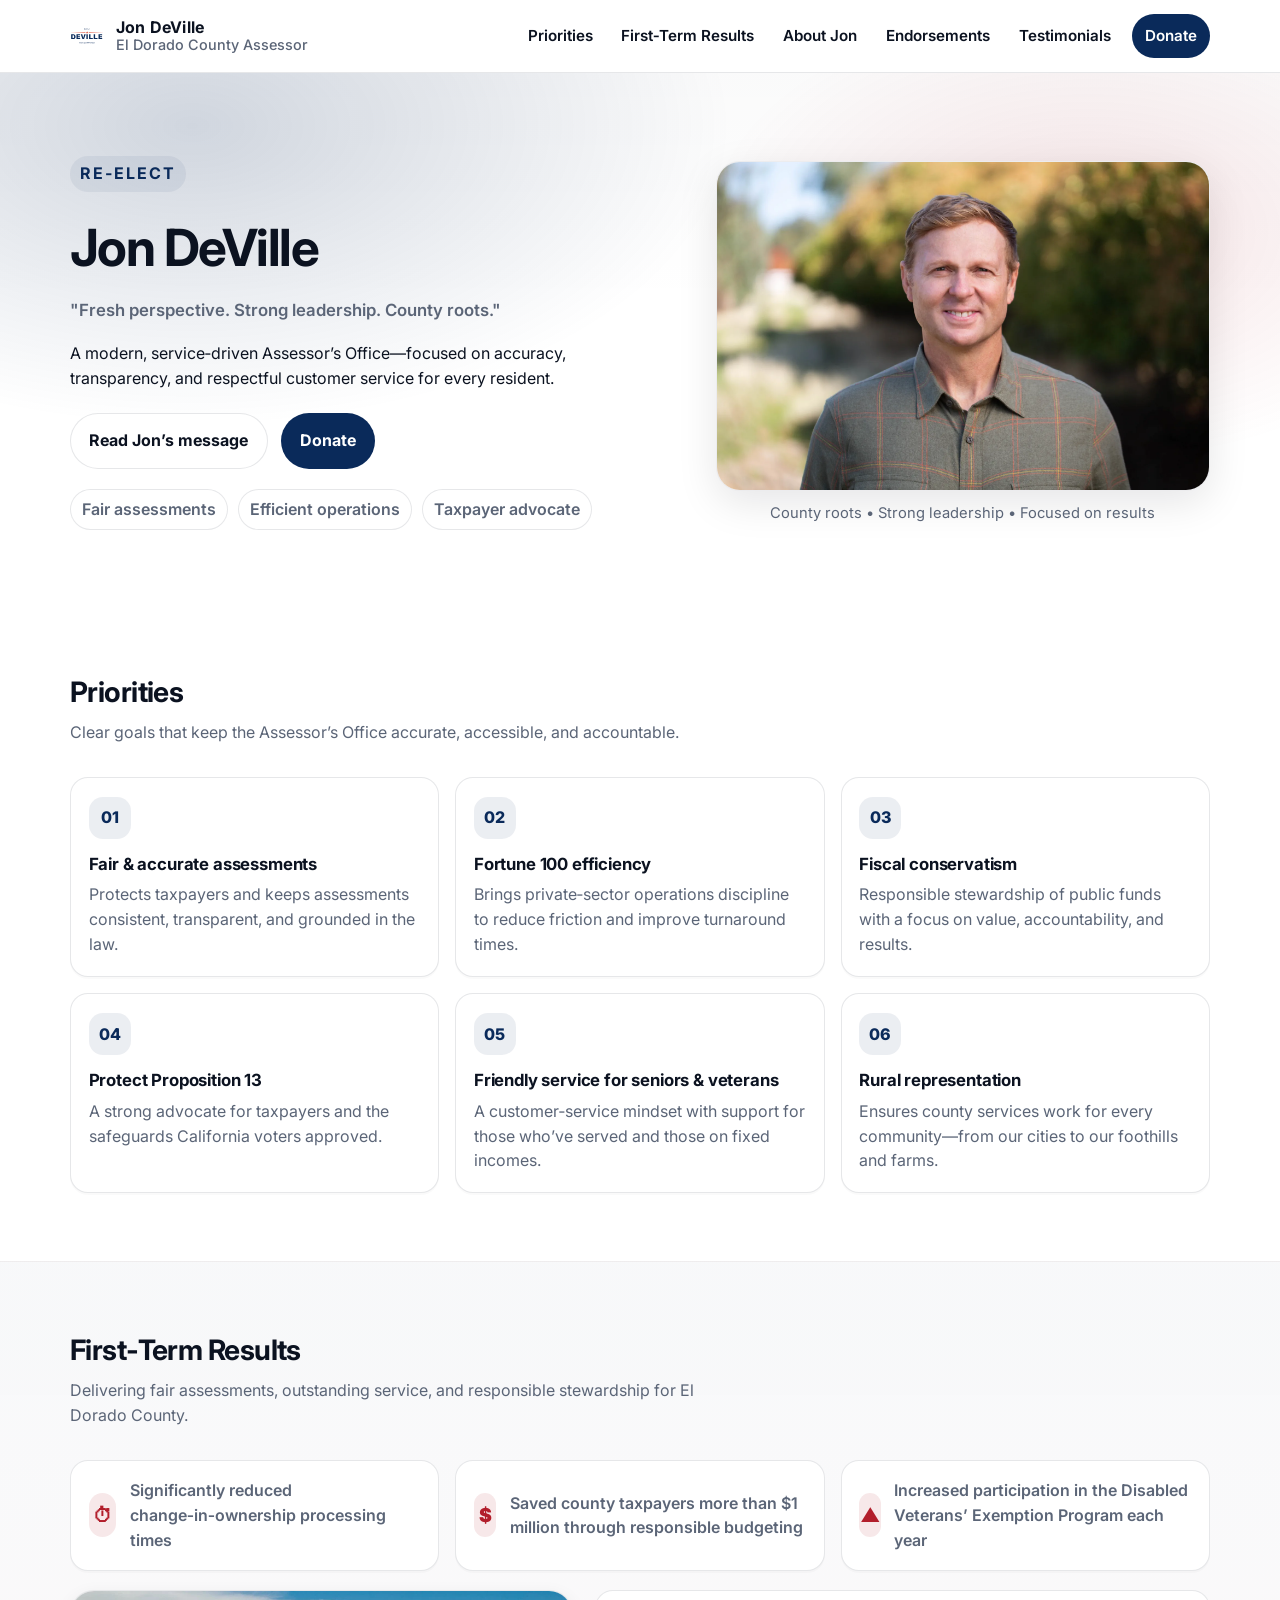
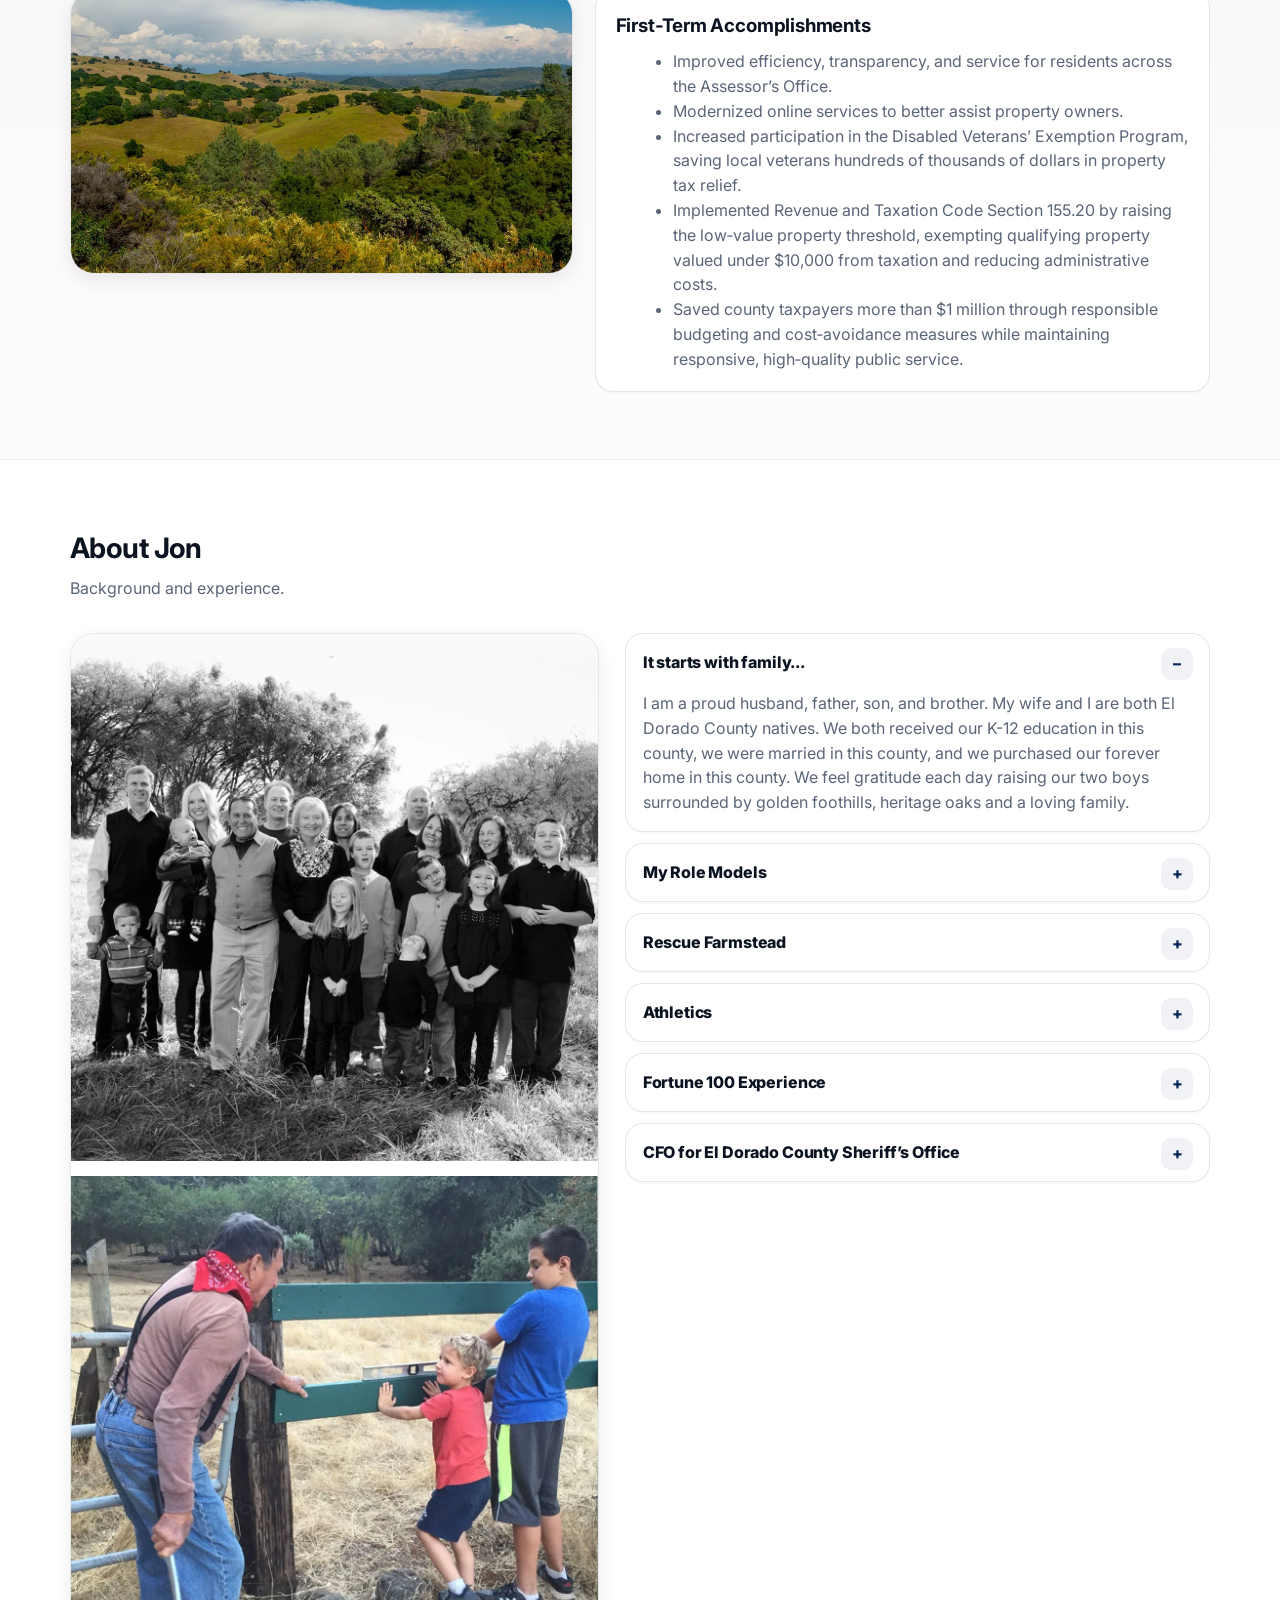
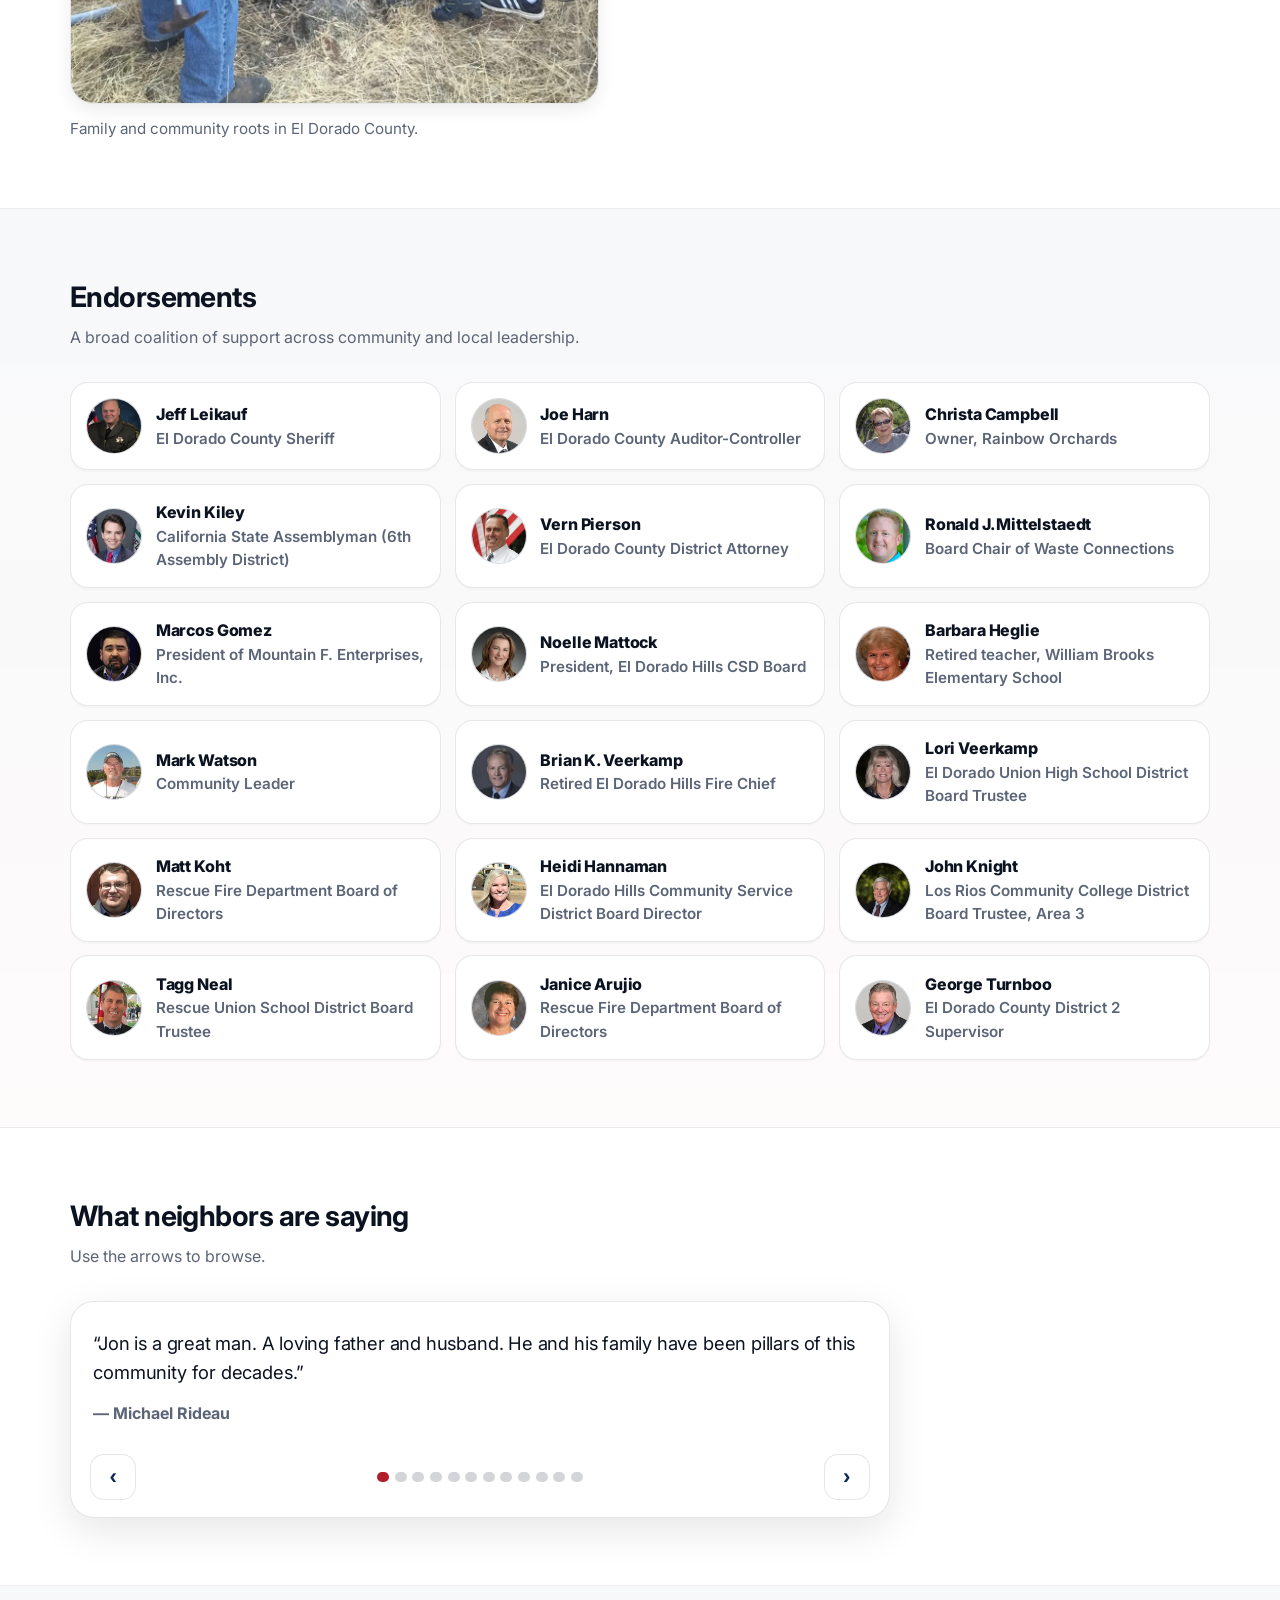
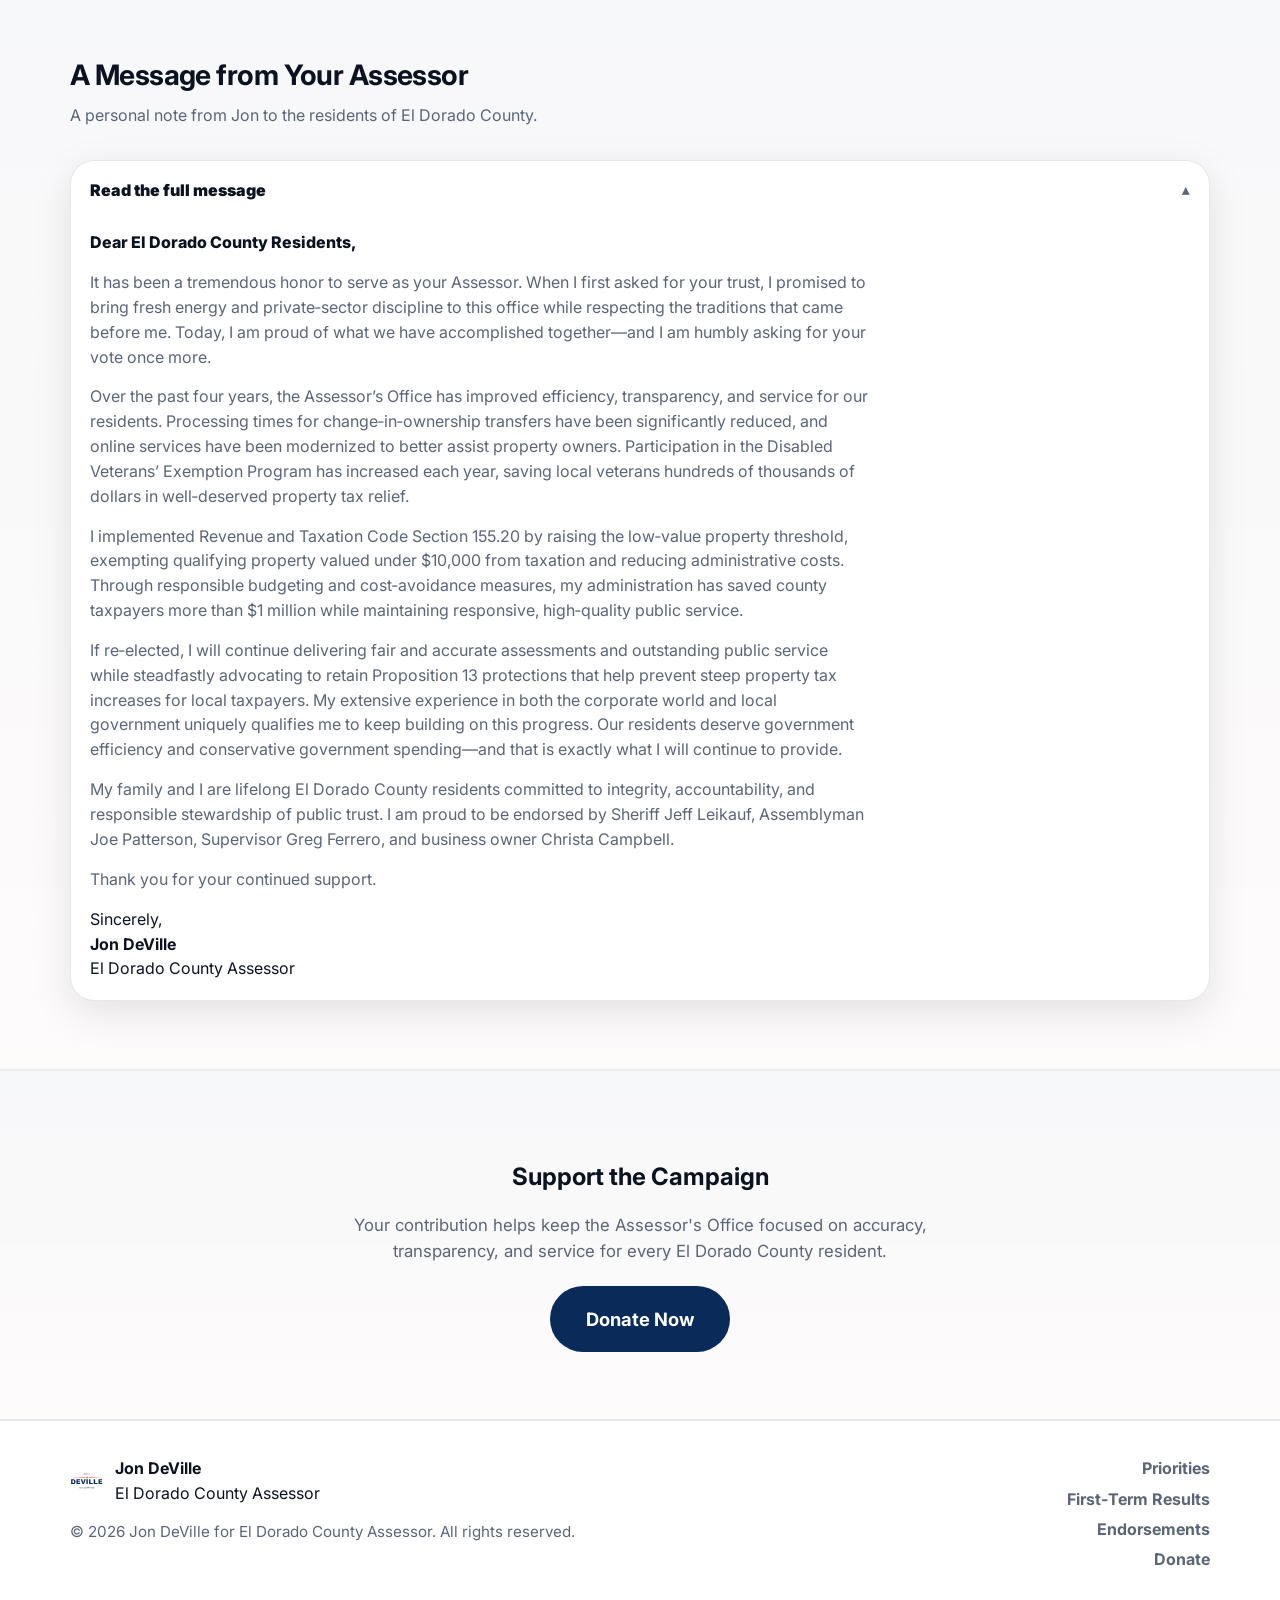
==== commit 133e4071: "Integrate donate button across site (#7) * Initial plan  * Add donate button linked to efundraisingc" ====
--- a/index.html
+++ b/index.html
@@ -42,7 +42,7 @@
         <a href="#about">About Jon</a>
         <a href="#endorsements">Endorsements</a>
         <a href="#testimonials">Testimonials</a>
-        <a href="https://www.efundraisingconnections.com/c/DeVilleforAssessor2026" class="nav__cta" target="_blank" rel="noopener noreferrer">Donate</a>
+        <a href="https://www.efundraisingconnections.com/c/DeVilleforAssessor2026" class="nav__cta" target="_blank" rel="noopener noreferrer" aria-label="Donate (opens in new window)">Donate</a>
       </nav>
     </div>
   </header>
@@ -62,7 +62,7 @@
           <div class="hero__actions">
             <a class="btn btn--primary" href="#get-involved" style="display:none">Volunteer</a>
             <a class="btn btn--ghost" href="#letter">Read Jon’s message</a>
-            <a class="btn btn--primary" href="https://www.efundraisingconnections.com/c/DeVilleforAssessor2026" target="_blank" rel="noopener noreferrer">Donate</a>
+            <a class="btn btn--primary" href="https://www.efundraisingconnections.com/c/DeVilleforAssessor2026" target="_blank" rel="noopener noreferrer" aria-label="Donate (opens in new window)">Donate</a>
           </div>
 
           <div class="hero__highlights" aria-label="Key priorities">
@@ -298,14 +298,6 @@
         <div class="endorsement__meta">
           <div class="endorsement__name">Kevin Kiley</div>
           <div class="endorsement__title">California State Assemblyman (6th Assembly District)</div>
-        </div>
-      </li>
-
-      <li class="endorsement">
-        <div class="endorsement__photo endorsement__photo--placeholder" aria-hidden="true">FB</div>
-        <div class="endorsement__meta">
-          <div class="endorsement__name">Frank Bigelow</div>
-          <div class="endorsement__title">California State Assemblyman (5th Assembly District)</div>
         </div>
       </li>
 
@@ -520,7 +512,7 @@
       <div class="container donate-banner__inner">
         <h2>Support the Campaign</h2>
         <p>Your contribution helps keep the Assessor's Office focused on accuracy, transparency, and service for every El Dorado County resident.</p>
-        <a class="btn btn--primary btn--lg" href="https://www.efundraisingconnections.com/c/DeVilleforAssessor2026" target="_blank" rel="noopener noreferrer">Donate Now</a>
+        <a class="btn btn--primary btn--lg" href="https://www.efundraisingconnections.com/c/DeVilleforAssessor2026" target="_blank" rel="noopener noreferrer" aria-label="Donate Now (opens in new window)">Donate Now</a>
       </div>
     </section>
 
@@ -575,7 +567,7 @@
         <a href="#priorities">Priorities</a>
         <a href="#results">First‑Term Results</a>
         <a href="#endorsements">Endorsements</a>
-        <a href="https://www.efundraisingconnections.com/c/DeVilleforAssessor2026" target="_blank" rel="noopener noreferrer">Donate</a>
+        <a href="https://www.efundraisingconnections.com/c/DeVilleforAssessor2026" target="_blank" rel="noopener noreferrer" aria-label="Donate (opens in new window)">Donate</a>
       </div>
     </div>
   </footer>
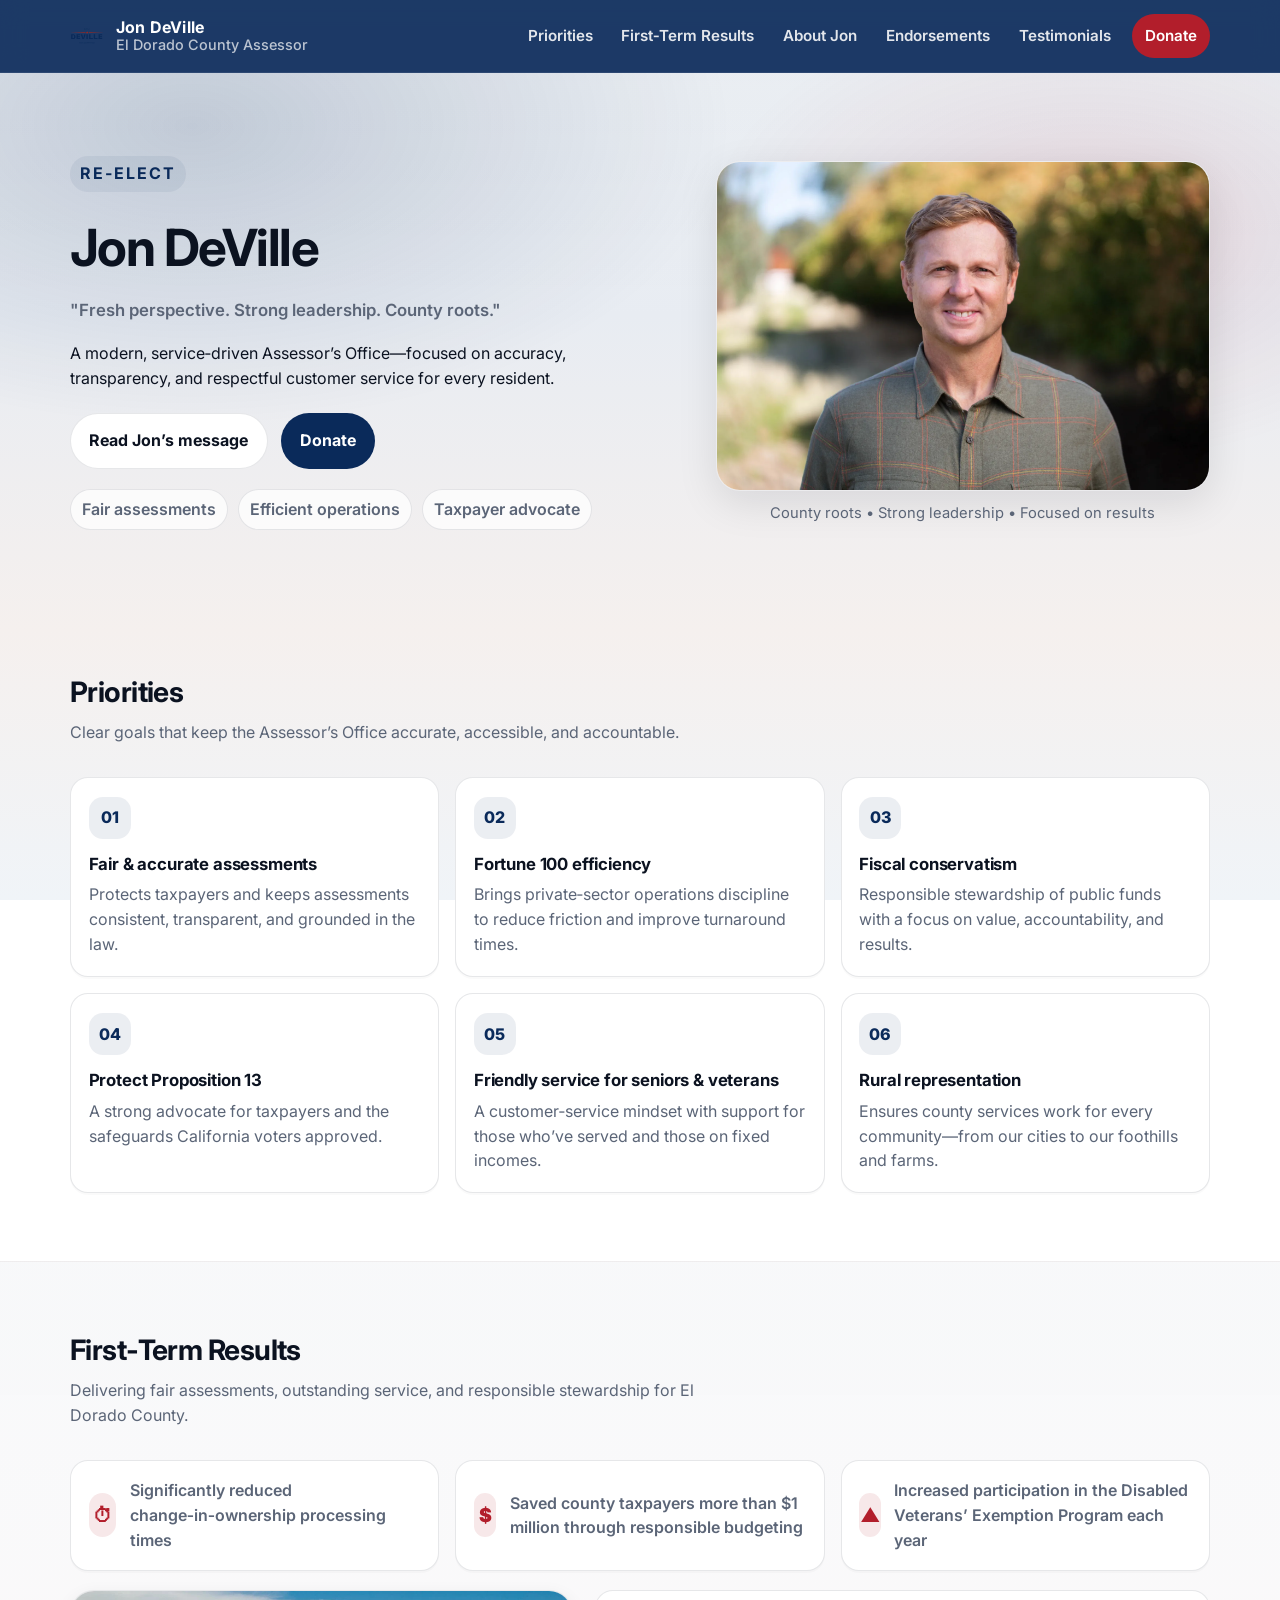
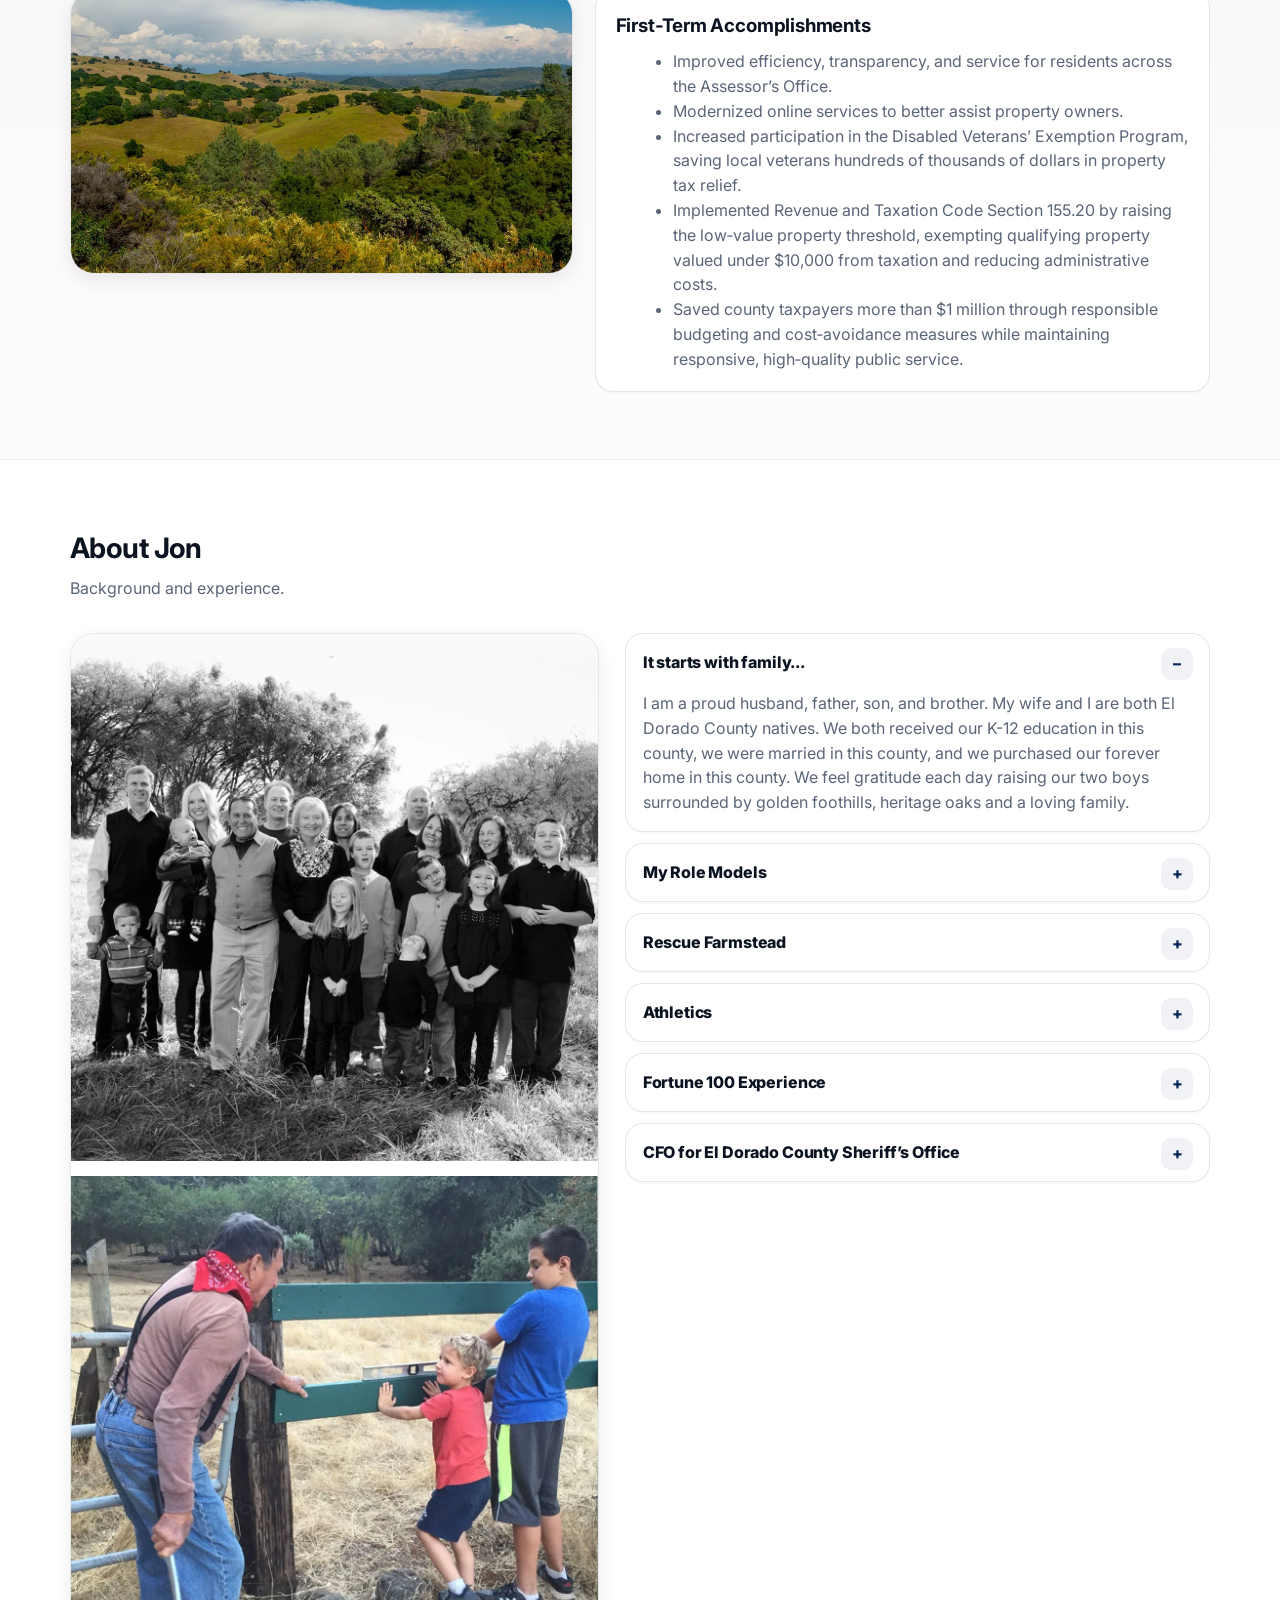
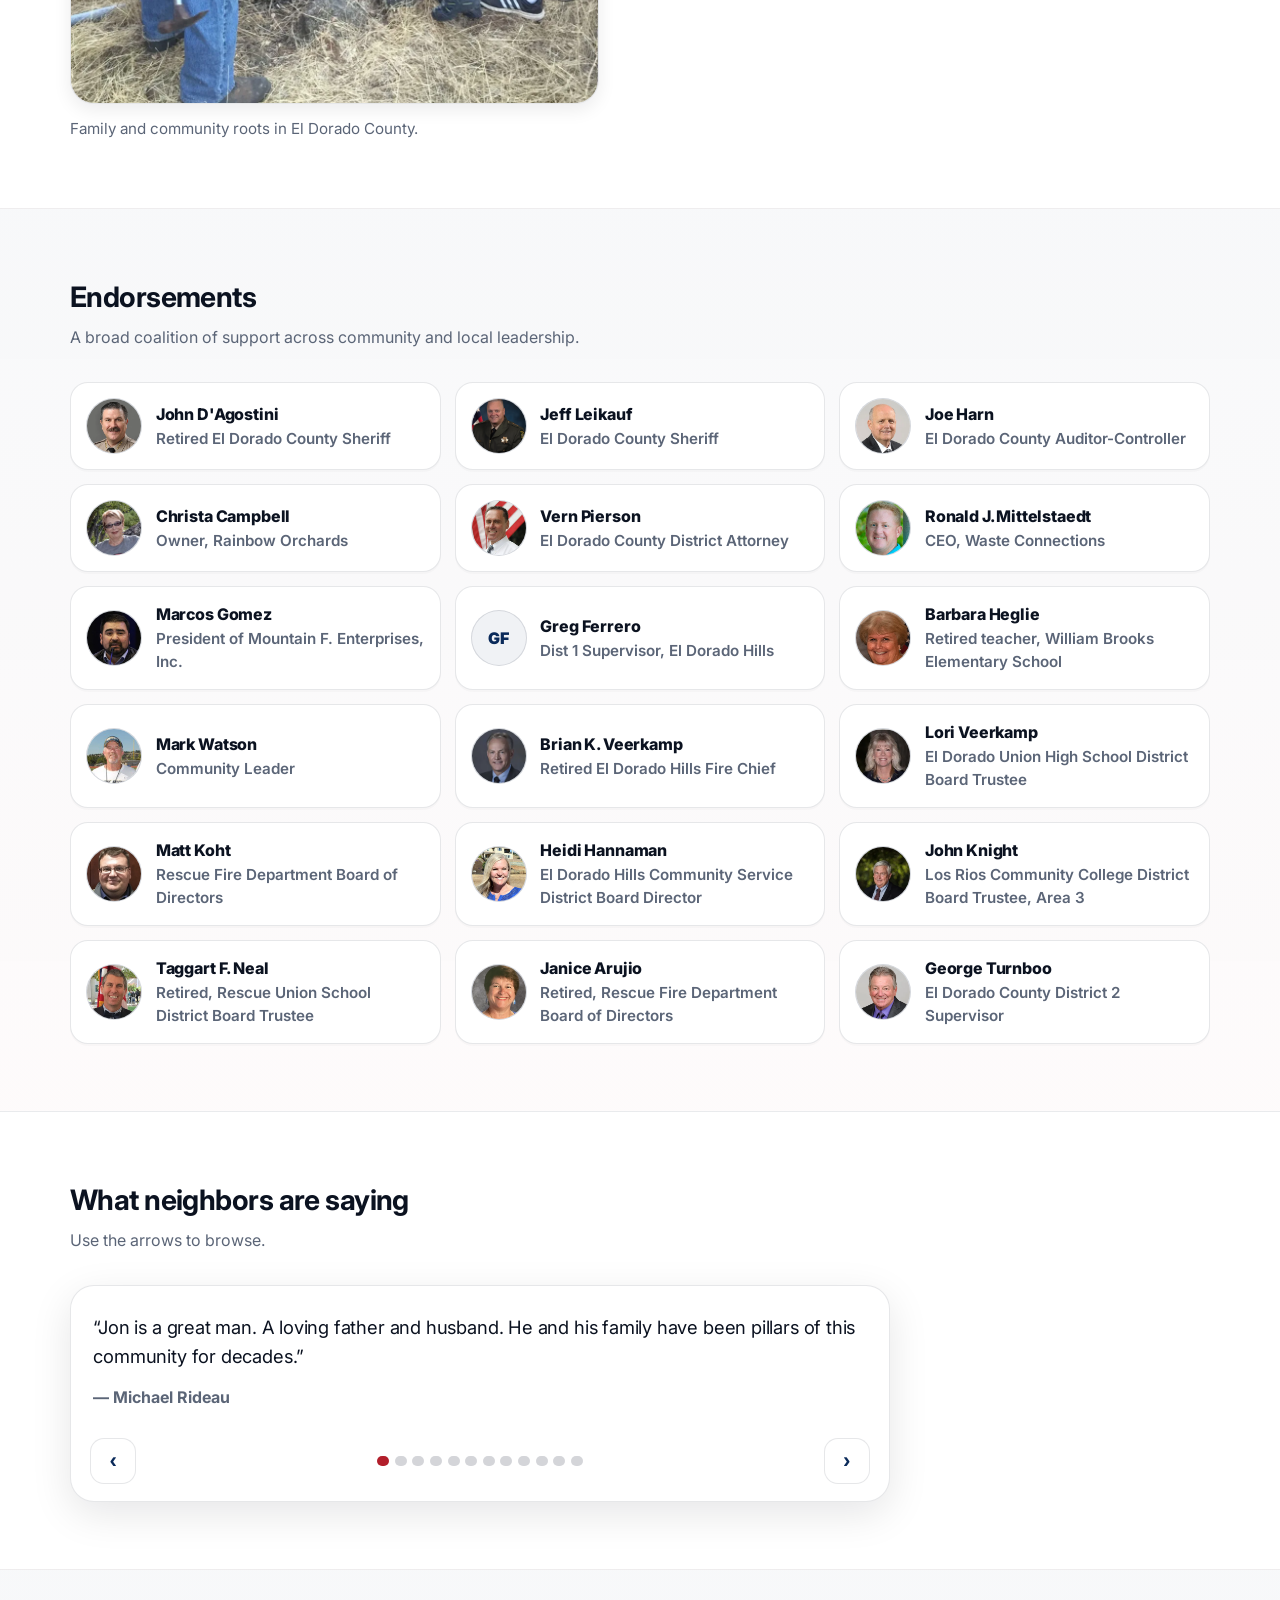
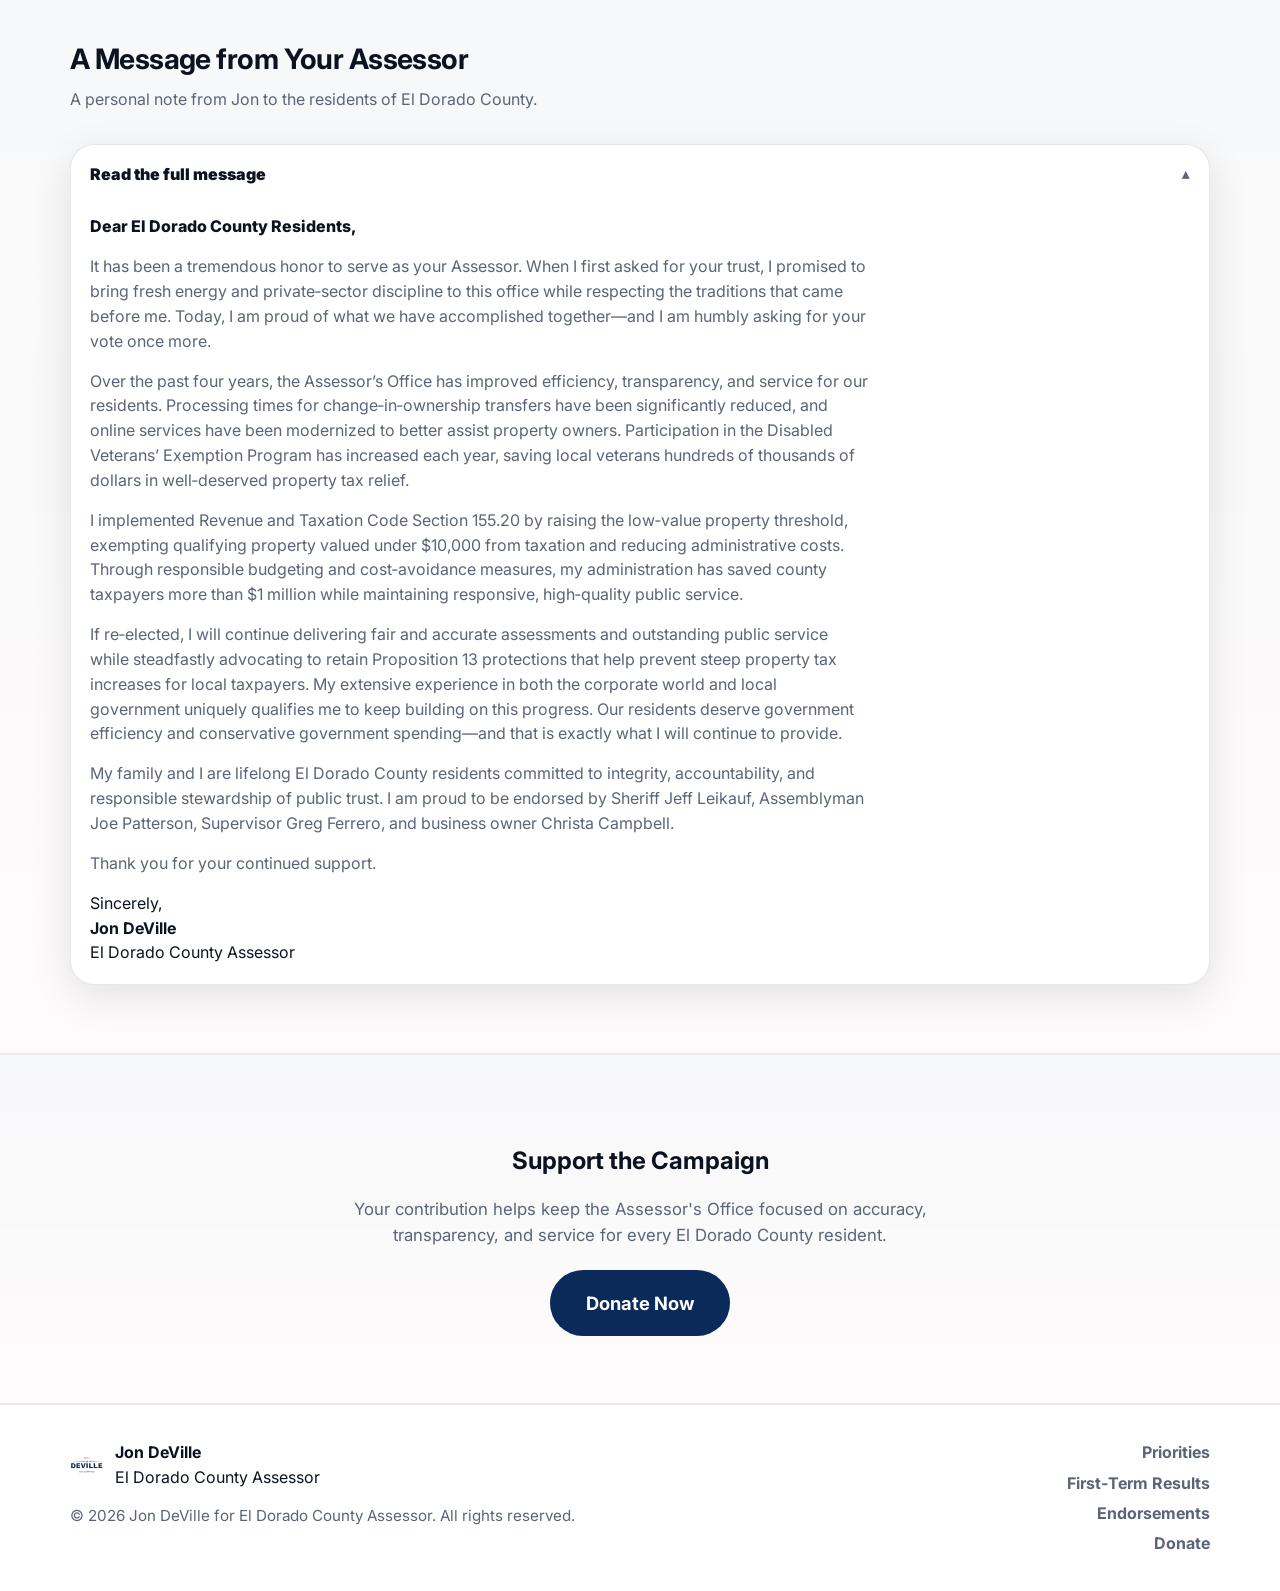
==== commit c1962ff9: "Update endorsements and add visual improvements - Add John D'Agostini as first endorsement (Retired " ====
--- a/index.html
+++ b/index.html
@@ -84,12 +84,12 @@
 
     <section class="section" id="priorities" aria-label="Priorities">
       <div class="container">
-        <div class="section__head">
+        <div class="section__head reveal">
           <h2>Priorities</h2>
           <p>Clear goals that keep the Assessor’s Office accurate, accessible, and accountable.</p>
         </div>
 
-        <ul class="grid grid--3">
+        <ul class="grid grid--3 reveal-children">
 
           <li class="card">
             <div class="card__icon" aria-hidden="true">01</div>
@@ -132,13 +132,13 @@
 
     <section class="section section--alt" id="results" aria-label="First-term results">
       <div class="container">
-        <div class="section__head">
+        <div class="section__head reveal">
           <h2>First‑Term Results</h2>
           <p>Delivering fair assessments, outstanding service, and responsible stewardship for El Dorado County.</p>
         </div>
 
         <div class="results">
-          <div class="results__cards">
+          <div class="results__cards reveal-children">
             <div class="stat">
               <div class="stat__value">⏱</div>
               <div class="stat__label">Significantly reduced change‑in‑ownership processing times</div>
@@ -153,7 +153,7 @@
             </div>
           </div>
 
-          <div class="results__grid">
+          <div class="results__grid reveal">
             <div class="media">
               <picture>
   <source srcset="assets/img/county.webp" type="image/webp">
@@ -178,12 +178,12 @@
 
     <section class="section" id="about" aria-label="About Jon DeVille">
       <div class="container">
-        <div class="section__head">
+        <div class="section__head reveal">
           <h2>About Jon</h2>
           <p>Background and experience.</p>
         </div>
 
-        <div class="about">
+        <div class="about reveal">
           <div class="about__media">
             <div class="media media--stack">
               <picture>
@@ -250,12 +250,23 @@
 
     <section class="section section--alt" id="endorsements" aria-label="Endorsements">
       <div class="container">
-        <div class="section__head">
+        <div class="section__head reveal">
           <h2>Endorsements</h2>
           <p>A broad coalition of support across community and local leadership.</p>
         </div>
 
-        <ul class="endorsements" role="list">
+        <ul class="endorsements reveal-children" role="list">
+
+      <li class="endorsement">
+        <picture class="endorsement__photo">
+          <source srcset="assets/img/endorsement-john-dagostini.webp" type="image/webp">
+          <img src="assets/img/endorsement-john-dagostini.jpg" alt="John D'Agostini" loading="lazy" decoding="async">
+        </picture>
+        <div class="endorsement__meta">
+          <div class="endorsement__name">John D'Agostini</div>
+          <div class="endorsement__title">Retired El Dorado County Sheriff</div>
+        </div>
+      </li>
 
       <li class="endorsement">
         <picture class="endorsement__photo">
@@ -292,17 +303,6 @@
 
       <li class="endorsement">
         <picture class="endorsement__photo">
-          <source srcset="assets/img/endorsement-kevin-kiley.webp" type="image/webp">
-          <img src="assets/img/endorsement-kevin-kiley.jpg" alt="Kevin Kiley" loading="lazy" decoding="async">
-        </picture>
-        <div class="endorsement__meta">
-          <div class="endorsement__name">Kevin Kiley</div>
-          <div class="endorsement__title">California State Assemblyman (6th Assembly District)</div>
-        </div>
-      </li>
-
-      <li class="endorsement">
-        <picture class="endorsement__photo">
           <source srcset="assets/img/endorsement-vern-pierson.webp" type="image/webp">
           <img src="assets/img/endorsement-vern-pierson.jpg" alt="Vern Pierson" loading="lazy" decoding="async">
         </picture>
@@ -319,7 +319,7 @@
         </picture>
         <div class="endorsement__meta">
           <div class="endorsement__name">Ronald J. Mittelstaedt</div>
-          <div class="endorsement__title">Board Chair of Waste Connections</div>
+          <div class="endorsement__title">CEO, Waste Connections</div>
         </div>
       </li>
 
@@ -336,13 +336,12 @@
       </li>
 
       <li class="endorsement">
-        <picture class="endorsement__photo">
-          <source srcset="assets/img/endorsement-noelle-mattock.webp" type="image/webp">
-          <img src="assets/img/endorsement-noelle-mattock.jpg" alt="Noelle Mattock" loading="lazy" decoding="async">
-        </picture>
-        <div class="endorsement__meta">
-          <div class="endorsement__name">Noelle Mattock</div>
-          <div class="endorsement__title">President, El Dorado Hills CSD Board</div>
+        <picture class="endorsement__photo endorsement__photo--placeholder">
+          <span aria-hidden="true">GF</span>
+        </picture>
+        <div class="endorsement__meta">
+          <div class="endorsement__name">Greg Ferrero</div>
+          <div class="endorsement__title">Dist 1 Supervisor, El Dorado Hills</div>
         </div>
       </li>
 
@@ -426,11 +425,11 @@
       <li class="endorsement">
         <picture class="endorsement__photo">
           <source srcset="assets/img/endorsement-tagg-neal.webp" type="image/webp">
-          <img src="assets/img/endorsement-tagg-neal.jpg" alt="Tagg Neal" loading="lazy" decoding="async">
-        </picture>
-        <div class="endorsement__meta">
-          <div class="endorsement__name">Tagg Neal</div>
-          <div class="endorsement__title">Rescue Union School District Board Trustee</div>
+          <img src="assets/img/endorsement-tagg-neal.jpg" alt="Taggart F. Neal" loading="lazy" decoding="async">
+        </picture>
+        <div class="endorsement__meta">
+          <div class="endorsement__name">Taggart F. Neal</div>
+          <div class="endorsement__title">Retired, Rescue Union School District Board Trustee</div>
         </div>
       </li>
 
@@ -442,7 +441,7 @@
         </picture>
         <div class="endorsement__meta">
           <div class="endorsement__name">Janice Arujio</div>
-          <div class="endorsement__title">Rescue Fire Department Board of Directors</div>
+          <div class="endorsement__title">Retired, Rescue Fire Department Board of Directors</div>
         </div>
       </li>
 
@@ -463,12 +462,12 @@
 
     <section class="section" id="testimonials" aria-label="Testimonials">
       <div class="container">
-        <div class="section__head">
+        <div class="section__head reveal">
           <h2>What neighbors are saying</h2>
           <p>Use the arrows to browse.</p>
         </div>
 
-        <div class="carousel" data-carousel>
+        <div class="carousel reveal" data-carousel>
           <div class="carousel__card" aria-live="polite" aria-atomic="true">
             <p class="quote" data-quote></p>
             <p class="quote__by">— <span data-author></span></p>
@@ -485,12 +484,12 @@
 
     <section class="section section--alt" id="letter" aria-label="A message from your Assessor">
       <div class="container">
-        <div class="section__head">
+        <div class="section__head reveal">
           <h2>A Message from Your Assessor</h2>
           <p>A personal note from Jon to the residents of El Dorado County.</p>
         </div>
 
-        <details class="letterbox" open>
+        <details class="letterbox reveal" open>
           <summary class="letterbox__summary">Read the full message</summary>
           <div class="letterbox__body">
 <div class="letter">
@@ -509,7 +508,7 @@
     </section>
 
     <section class="section section--alt donate-banner" id="donate" aria-label="Support the campaign">
-      <div class="container donate-banner__inner">
+      <div class="container donate-banner__inner reveal">
         <h2>Support the Campaign</h2>
         <p>Your contribution helps keep the Assessor's Office focused on accuracy, transparency, and service for every El Dorado County resident.</p>
         <a class="btn btn--primary btn--lg" href="https://www.efundraisingconnections.com/c/DeVilleforAssessor2026" target="_blank" rel="noopener noreferrer" aria-label="Donate Now (opens in new window)">Donate Now</a>
--- a/assets/css/styles.css
+++ b/assets/css/styles.css
@@ -30,7 +30,8 @@
   margin: 0;
   font-family: Inter, system-ui, -apple-system, Segoe UI, Roboto, Arial, sans-serif;
   color: var(--ink);
-  background: var(--bg);
+  background: linear-gradient(180deg, #f0f4f8 0%, #e8ecf2 35%, #f5f0ee 70%, #f0f4f8 100%);
+  background-attachment: fixed;
   line-height: 1.55;
 }
 
@@ -72,9 +73,9 @@
   position: sticky;
   top: 0;
   z-index: 50;
-  background: rgba(255,255,255,.82);
+  background: rgba(10, 42, 90, .92);
   backdrop-filter: blur(12px);
-  border-bottom: 1px solid var(--border);
+  border-bottom: 1px solid rgba(255,255,255,.08);
 }
 
 .header__inner{
@@ -90,7 +91,7 @@
   align-items: center;
   gap: .75rem;
   text-decoration: none;
-  color: inherit;
+  color: #ffffff;
   min-width: 240px;
 }
 .brand__mark{
@@ -99,7 +100,7 @@
 }
 .brand__text{ display: grid; line-height: 1.1; }
 .brand__name{ font-weight: 700; letter-spacing: .2px; }
-.brand__sub{ font-size: .9rem; color: var(--muted); font-weight: 500; }
+.brand__sub{ font-size: .9rem; color: rgba(255,255,255,.7); font-weight: 500; }
 
 .nav{
   display: flex;
@@ -108,36 +109,36 @@
 }
 .nav a{
   text-decoration: none;
-  color: var(--ink);
+  color: rgba(255,255,255,.88);
   font-weight: 600;
   font-size: .95rem;
   padding: .65rem .8rem;
   border-radius: 999px;
   transition: background .18s ease, color .18s ease;
 }
-.nav a:hover{ background: rgba(2, 6, 23, .06); }
+.nav a:hover{ background: rgba(255,255,255,.12); color: #ffffff; }
 .nav__cta{
   margin-left: .35rem;
-  background: var(--primary);
-  color: var(--primary-ink) !important;
+  background: var(--accent);
+  color: #ffffff !important;
   padding: .65rem 1rem;
 }
-.nav__cta:hover{ background: #08244e; }
+.nav__cta:hover{ background: #9b1924; }
 
 .navbtn{
   display: none;
   width: 44px;
   height: 44px;
   border-radius: 12px;
-  border: 1px solid var(--border);
-  background: #fff;
+  border: 1px solid rgba(255,255,255,.18);
+  background: rgba(255,255,255,.1);
   cursor: pointer;
 }
 .navbtn__lines{
   display: block;
   width: 18px;
   height: 2px;
-  background: var(--ink);
+  background: #ffffff;
   margin: 0 auto;
   position: relative;
 }
@@ -148,7 +149,7 @@
   left: 0;
   width: 18px;
   height: 2px;
-  background: var(--ink);
+  background: #ffffff;
 }
 .navbtn__lines::before{ top: -6px; }
 .navbtn__lines::after{ top: 6px; }
@@ -170,13 +171,18 @@
     align-items: stretch;
     gap: .15rem;
   }
-  .nav a{ border-radius: 14px; }
+  .nav a{ border-radius: 14px; color: var(--ink); }
+  .nav a:hover{ background: rgba(2, 6, 23, .06); color: var(--ink); }
   .nav[data-open="true"]{ display: flex; }
-  .nav__cta{ margin-left: 0; text-align: center; }
+  .nav__cta{ margin-left: 0; text-align: center; color: #fff !important; }
+  .nav__cta:hover{ color: #fff !important; }
 }
 
 .section{
   padding: 4.2rem 0;
+}
+@media (max-width: 640px){
+  .section{ padding: 2.4rem 0; }
 }
 .section--alt{
   background: linear-gradient(180deg, rgba(10,42,90,.03), rgba(178,30,43,.02));
@@ -222,6 +228,9 @@
   .hero{ padding-top: 4.2rem; }
   .hero__grid{ grid-template-columns: 1fr; }
 }
+@media (max-width: 640px){
+  .hero{ padding: 2.4rem 0 2rem; }
+}
 
 .kicker{
   display: inline-flex;
@@ -771,3 +780,37 @@
   color: var(--muted);
   font-size: .95rem;
 }
+
+/* Scroll-triggered reveal animations */
+@keyframes fadeInUp{
+  from{ opacity: 0; transform: translateY(24px); }
+  to{ opacity: 1; transform: translateY(0); }
+}
+
+.reveal{
+  opacity: 0;
+  transform: translateY(24px);
+  transition: opacity .6s cubic-bezier(.22,1,.36,1), transform .6s cubic-bezier(.22,1,.36,1);
+}
+.reveal.is-visible{
+  opacity: 1;
+  transform: translateY(0);
+}
+
+/* Staggered children animation */
+.reveal-children > *{
+  opacity: 0;
+  transform: translateY(18px);
+  transition: opacity .5s cubic-bezier(.22,1,.36,1), transform .5s cubic-bezier(.22,1,.36,1);
+}
+.reveal-children.is-visible > *{
+  opacity: 1;
+  transform: translateY(0);
+}
+.reveal-children.is-visible > *:nth-child(1){ transition-delay: 0s; }
+.reveal-children.is-visible > *:nth-child(2){ transition-delay: .07s; }
+.reveal-children.is-visible > *:nth-child(3){ transition-delay: .14s; }
+.reveal-children.is-visible > *:nth-child(4){ transition-delay: .21s; }
+.reveal-children.is-visible > *:nth-child(5){ transition-delay: .28s; }
+.reveal-children.is-visible > *:nth-child(6){ transition-delay: .35s; }
+.reveal-children.is-visible > *:nth-child(n+7){ transition-delay: .4s; }
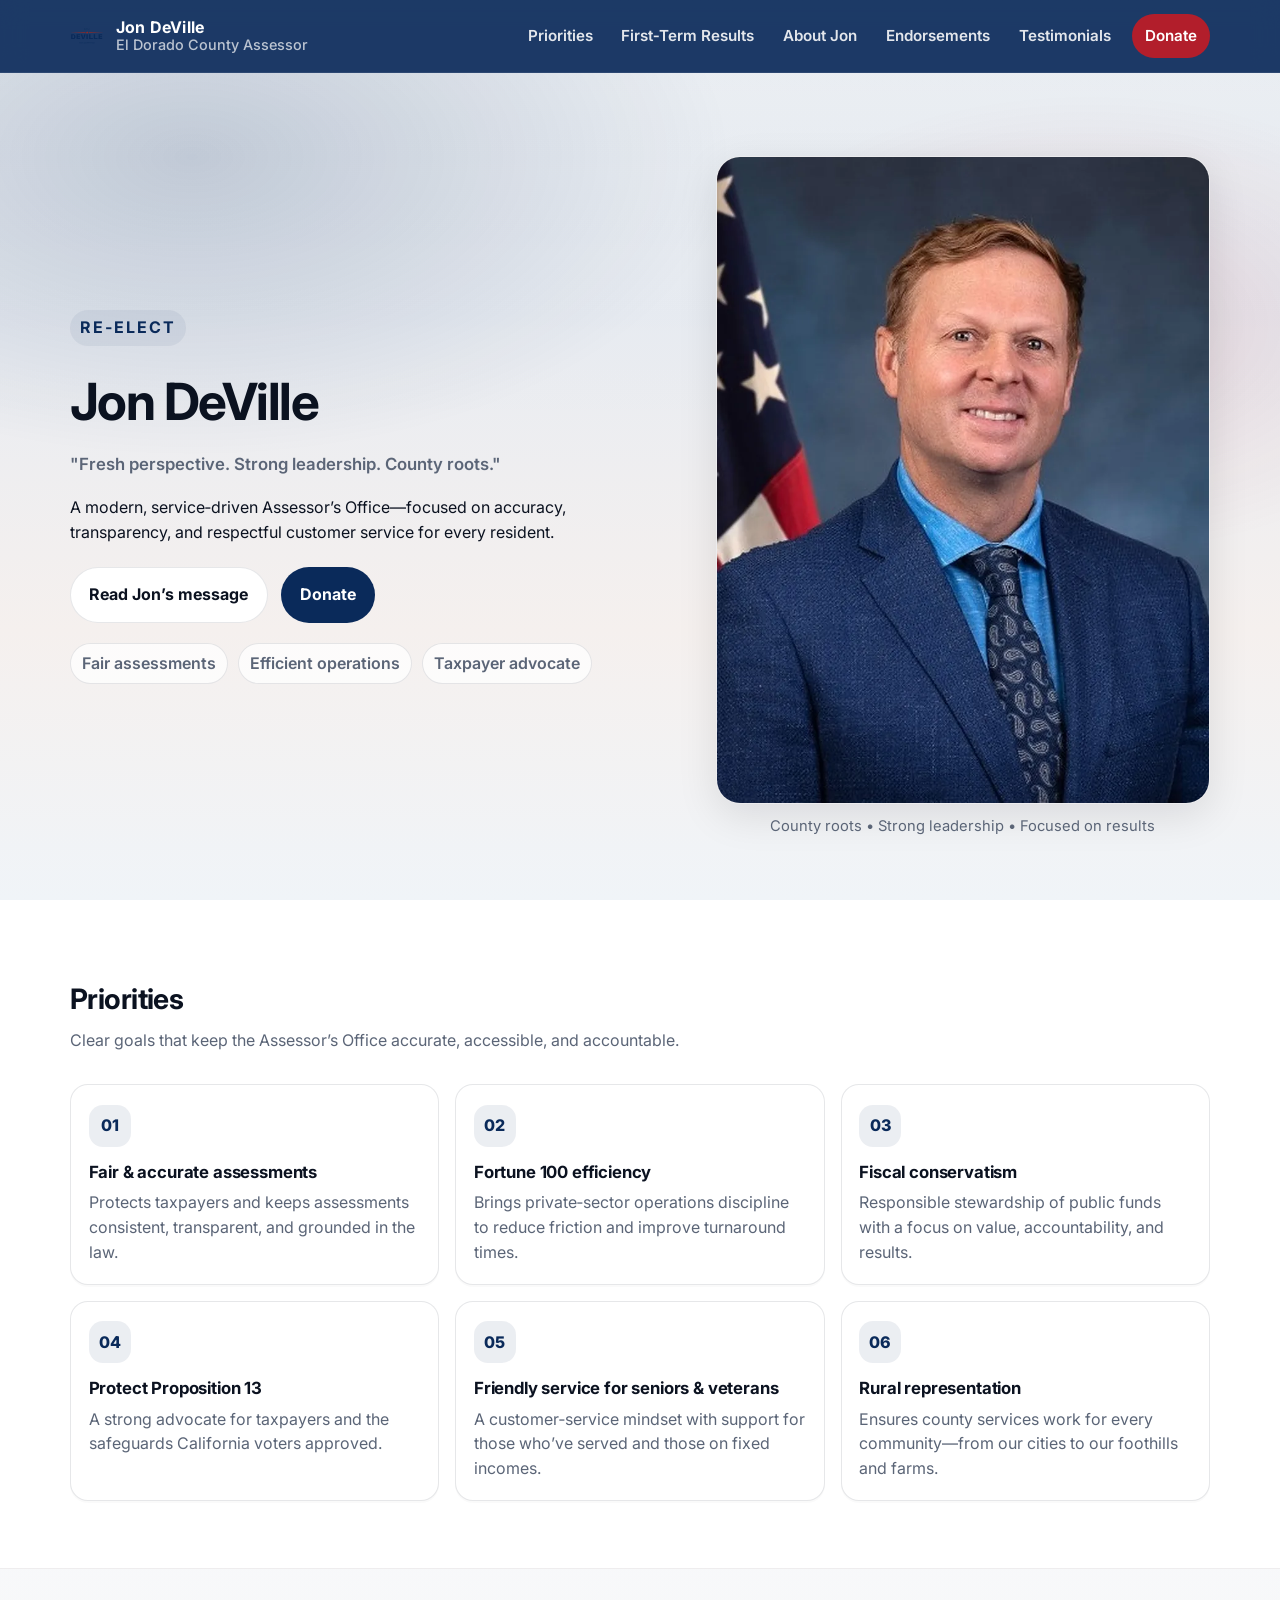
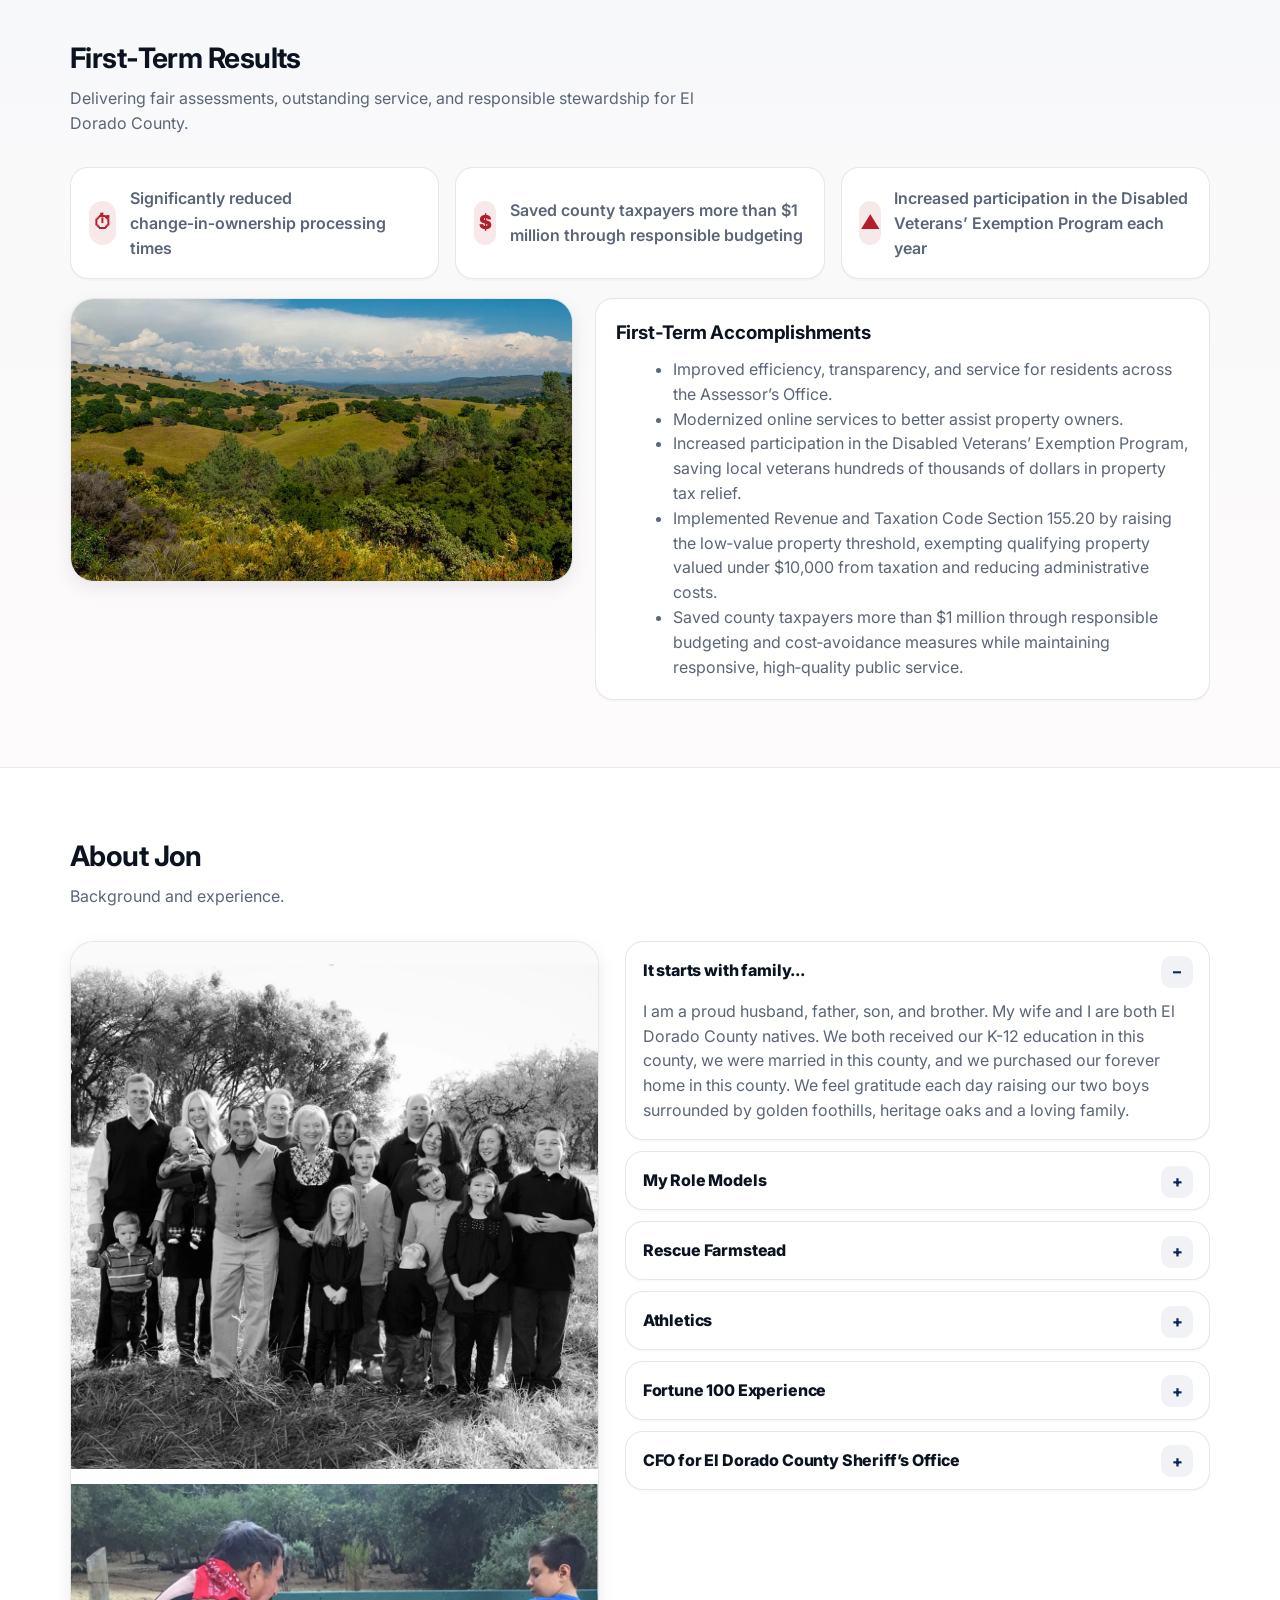
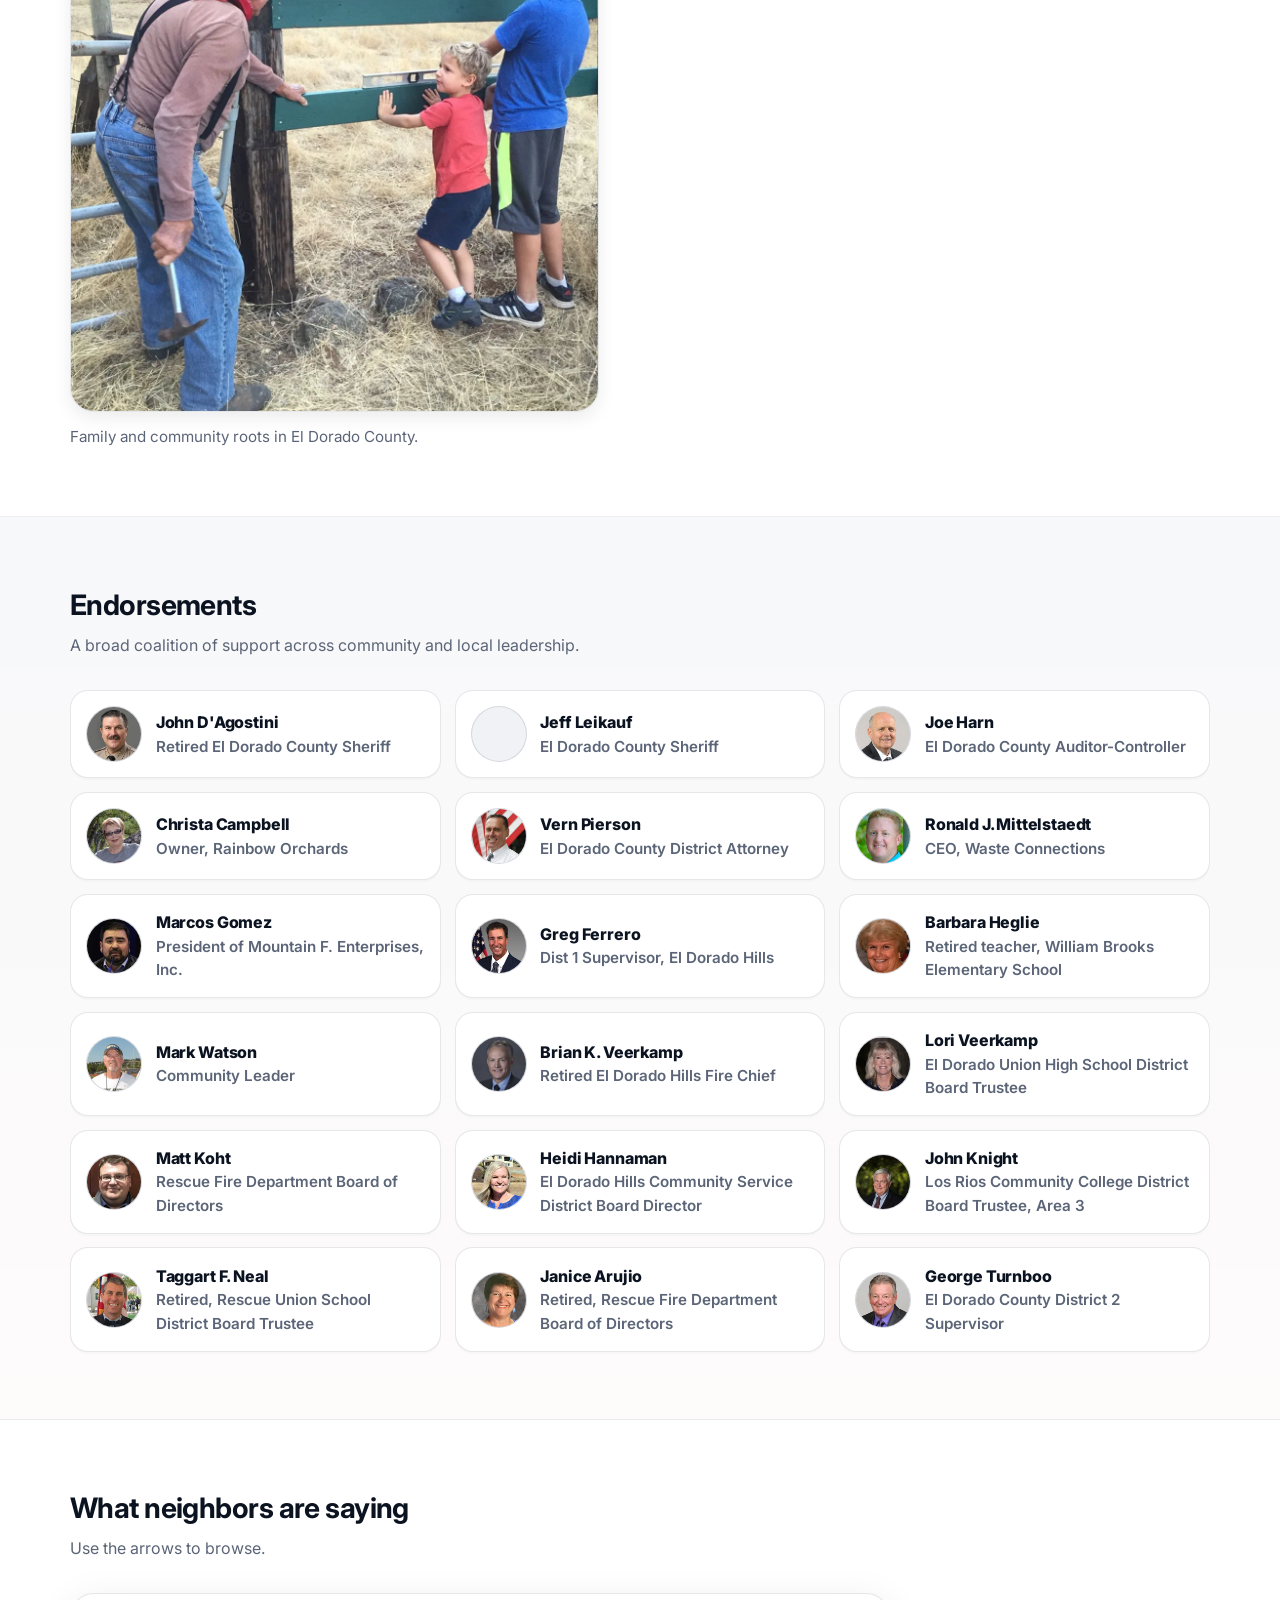
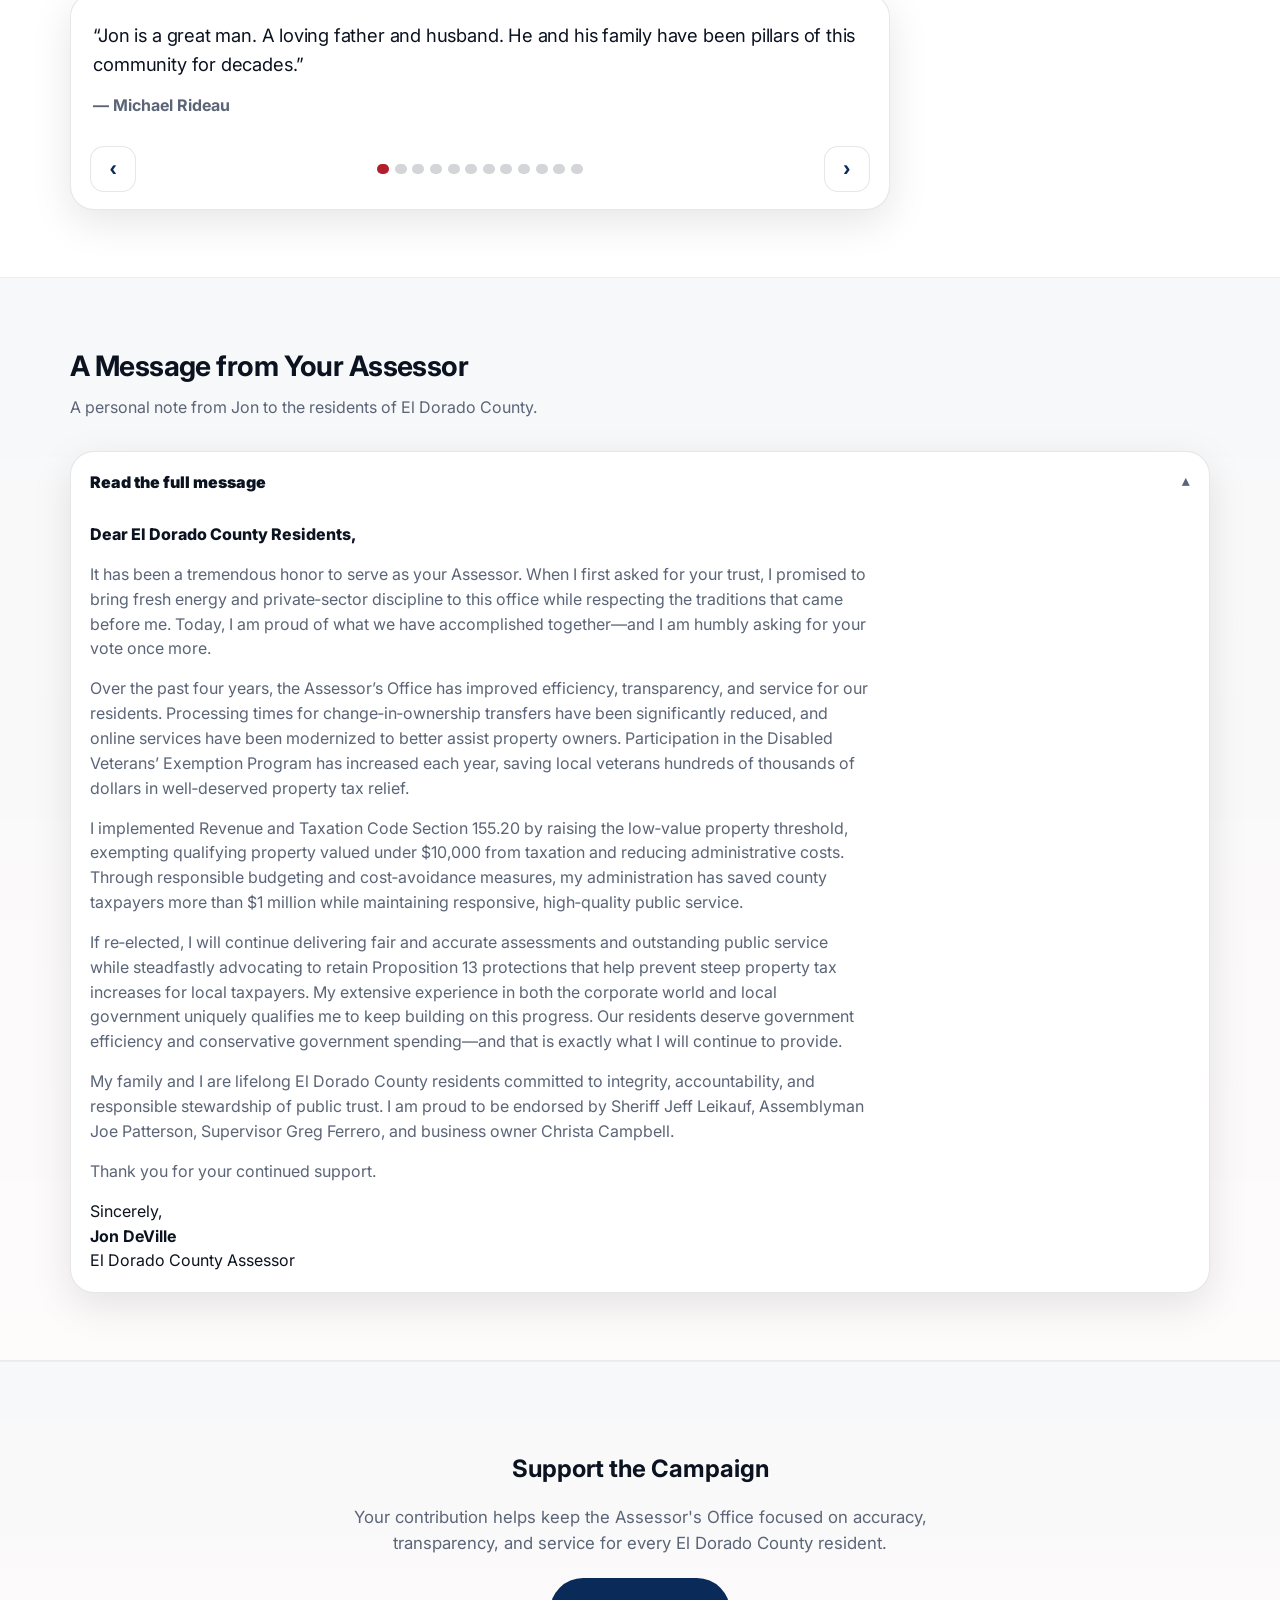
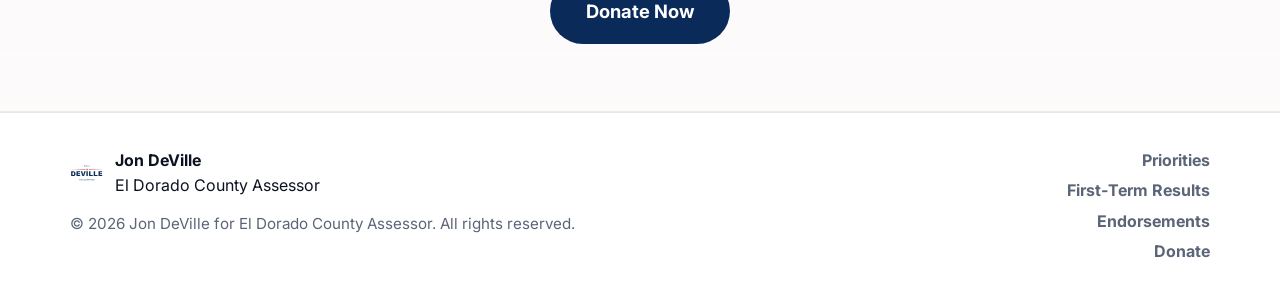
==== commit b4851faa: "Replace hero image with portrait photo, add Ferrero endorsement image, delete originals Co-authored-" ====
--- a/index.html
+++ b/index.html
@@ -336,8 +336,9 @@
       </li>
 
       <li class="endorsement">
-        <picture class="endorsement__photo endorsement__photo--placeholder">
-          <span aria-hidden="true">GF</span>
+        <picture class="endorsement__photo">
+          <source srcset="assets/img/endorsement-greg-ferrero.webp" type="image/webp">
+          <img src="assets/img/endorsement-greg-ferrero.jpg" alt="Greg Ferrero" loading="lazy" decoding="async">
         </picture>
         <div class="endorsement__meta">
           <div class="endorsement__name">Greg Ferrero</div>
--- a/assets/css/styles.css
+++ b/assets/css/styles.css
@@ -315,6 +315,8 @@
   justify-items: stretch;
 }
 .hero__photo{
+  width: 100%;
+  height: auto;
   border-radius: calc(var(--radius) + 6px);
   box-shadow: var(--shadow);
   border: 1px solid rgba(15,23,42,.08);
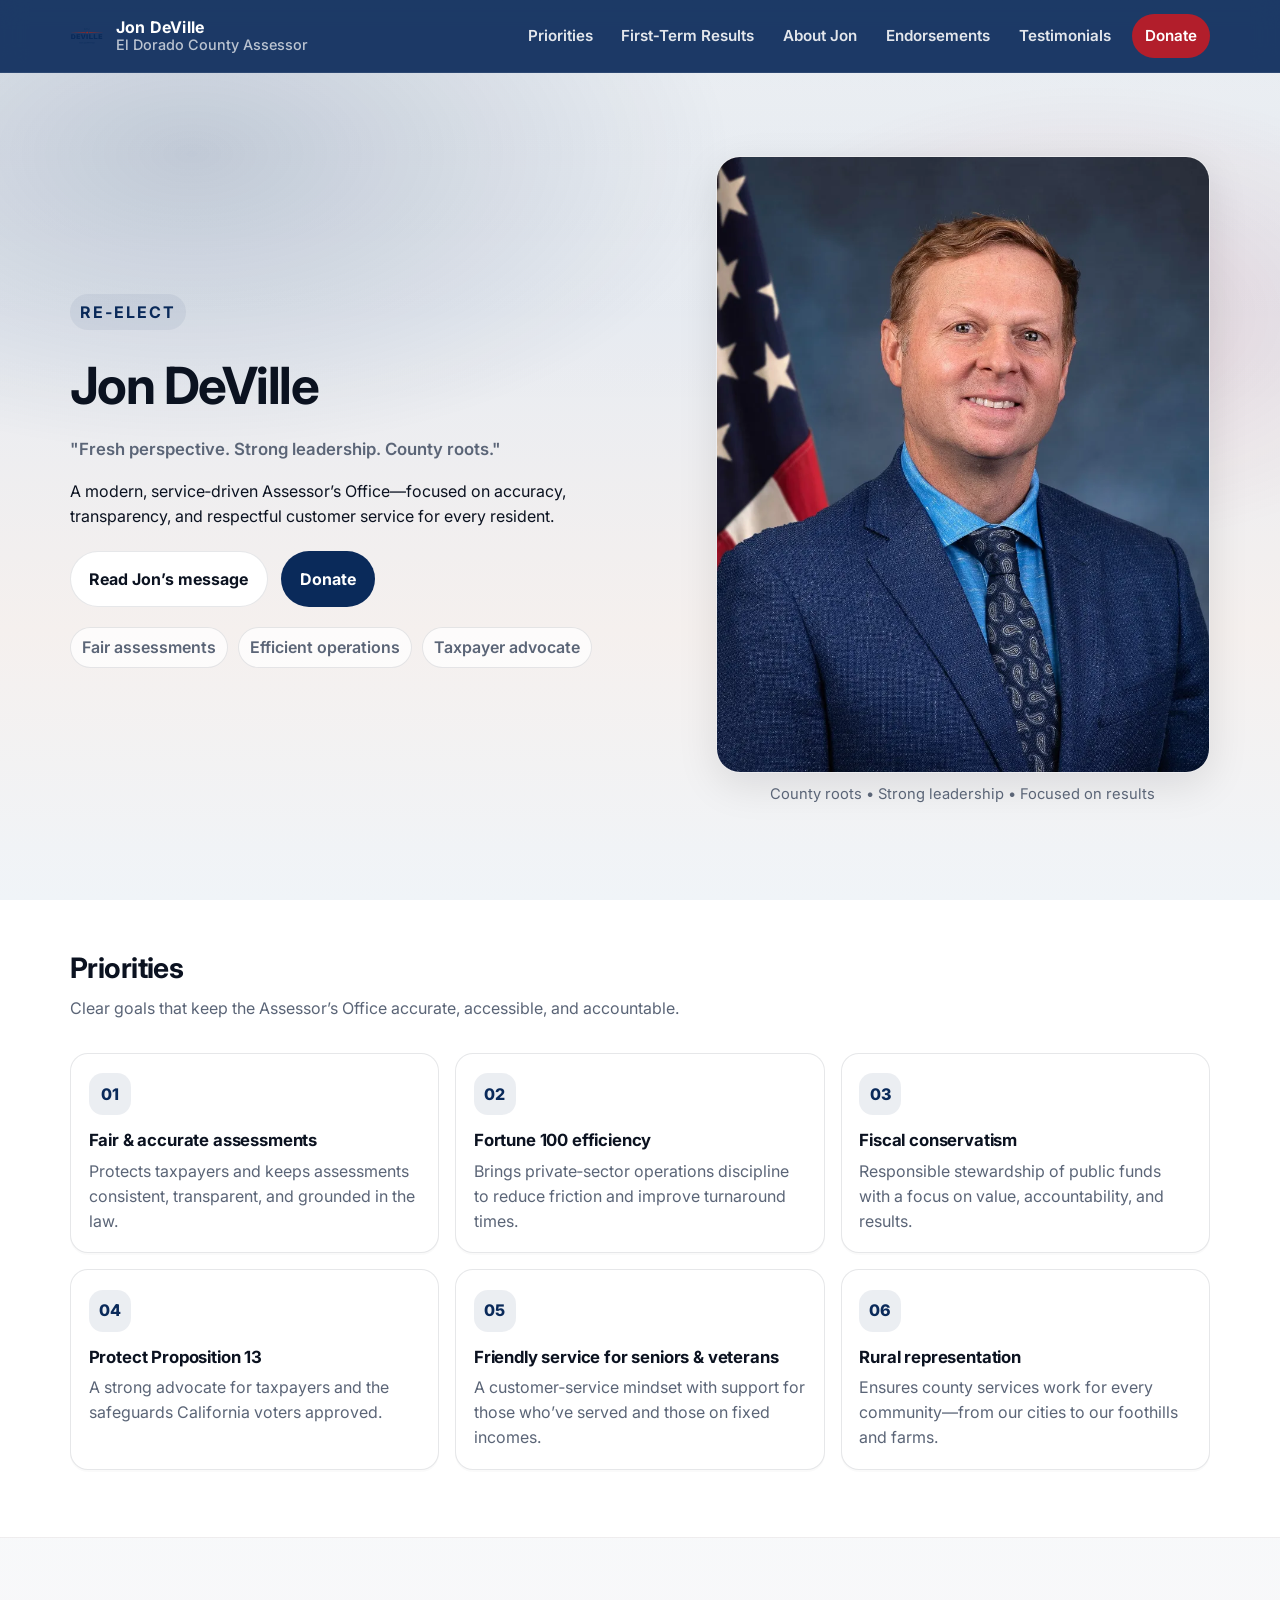
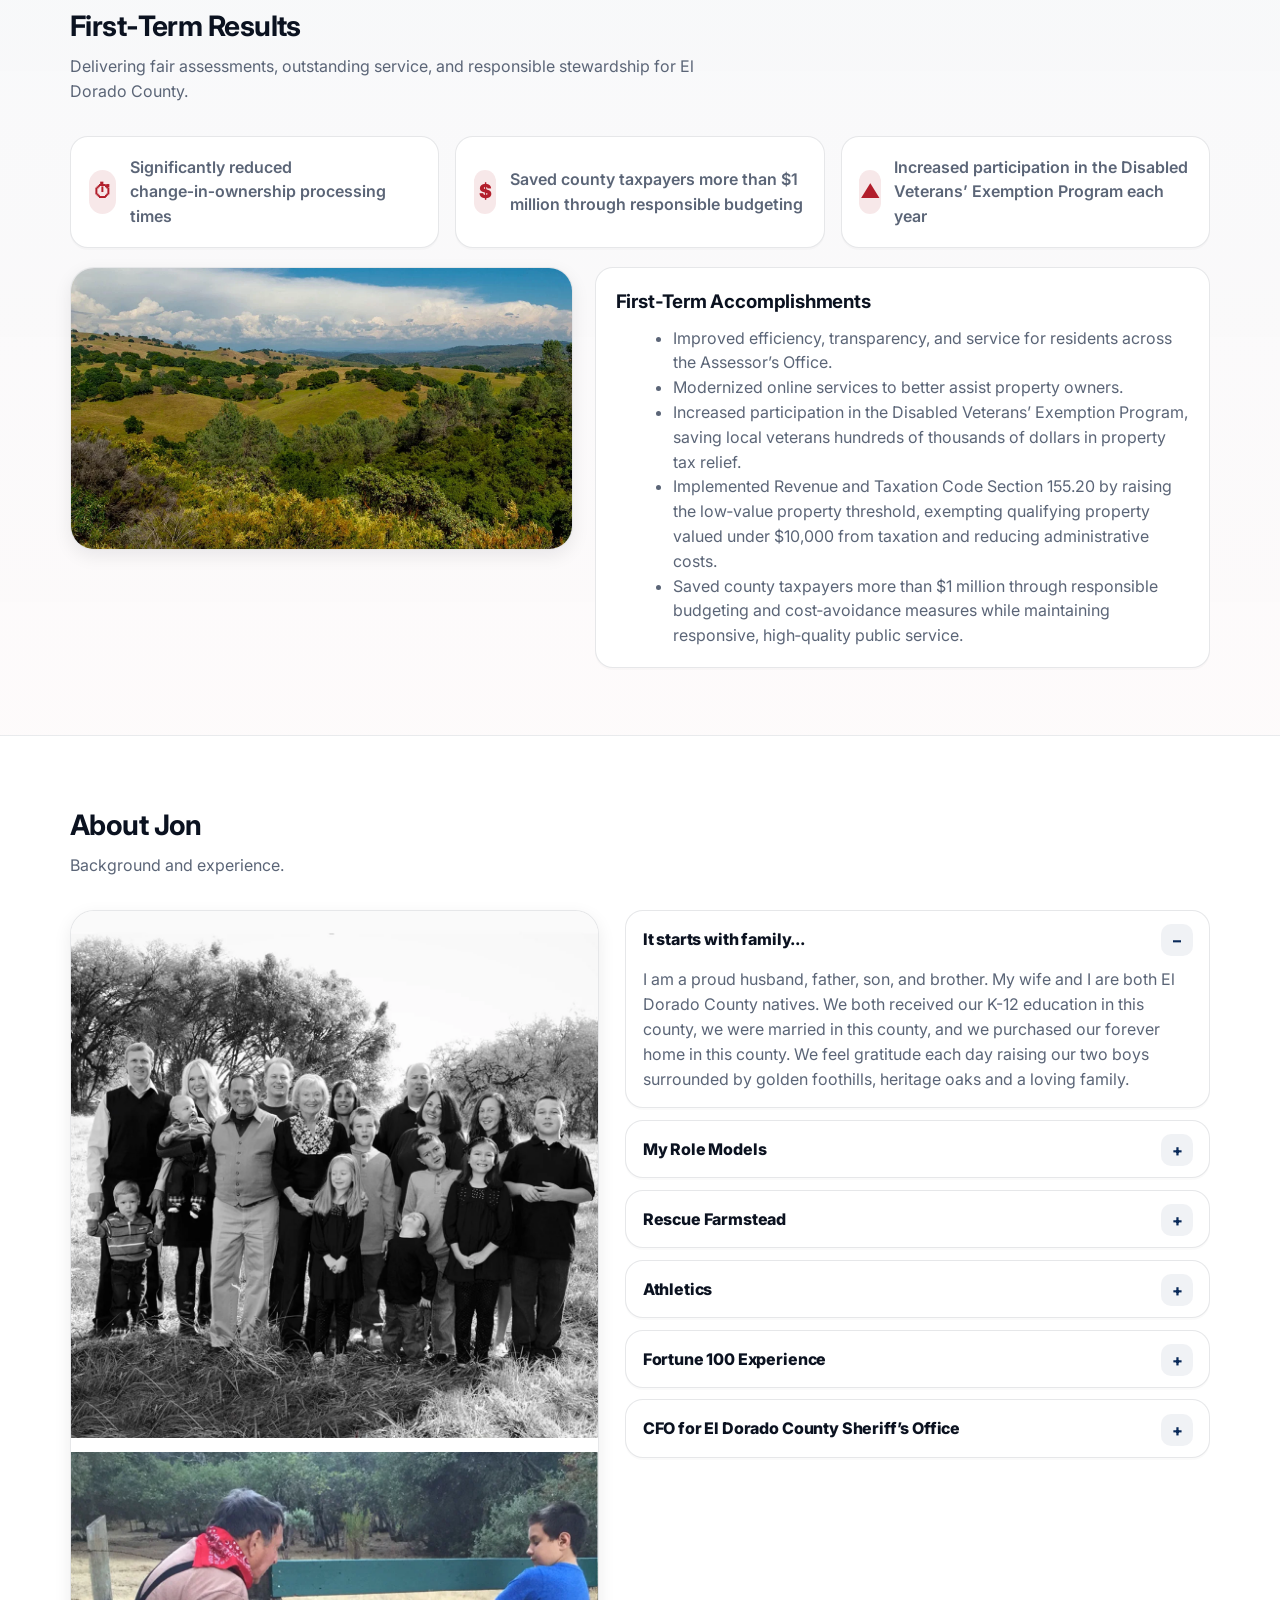
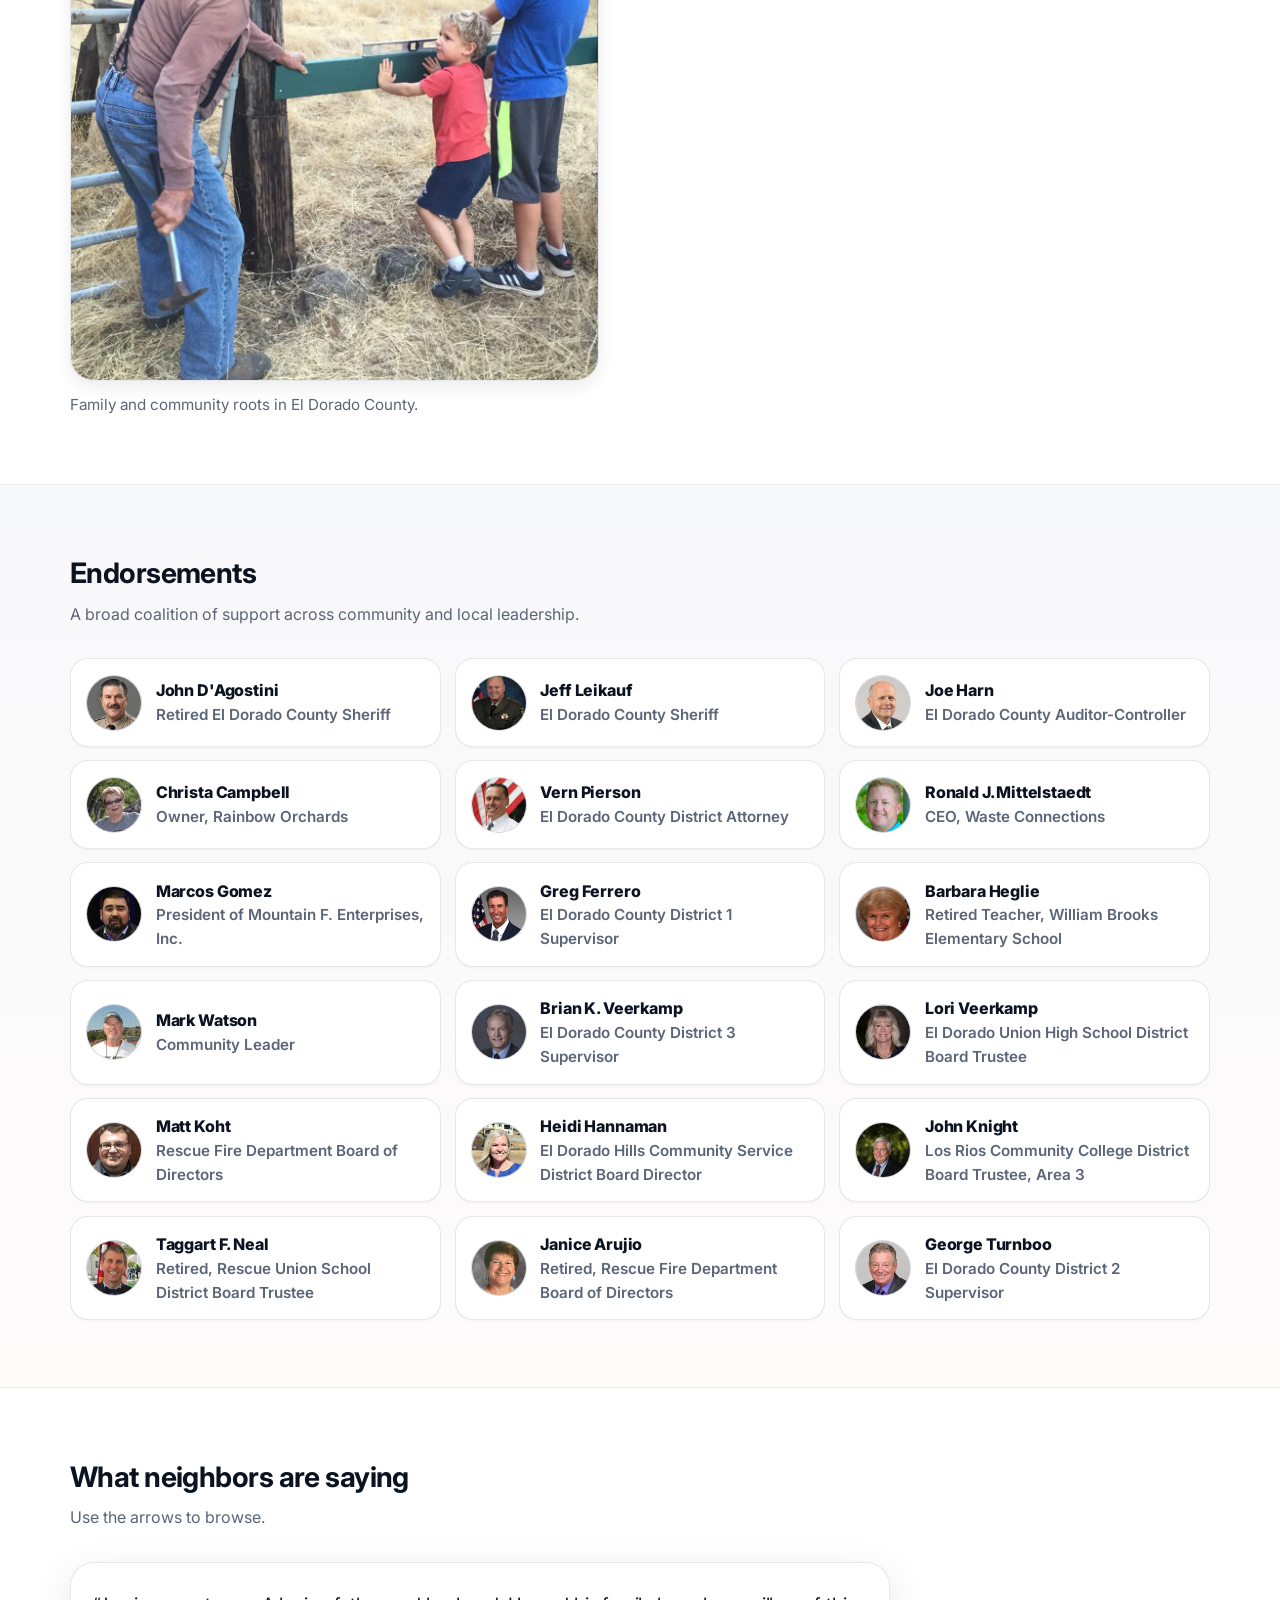
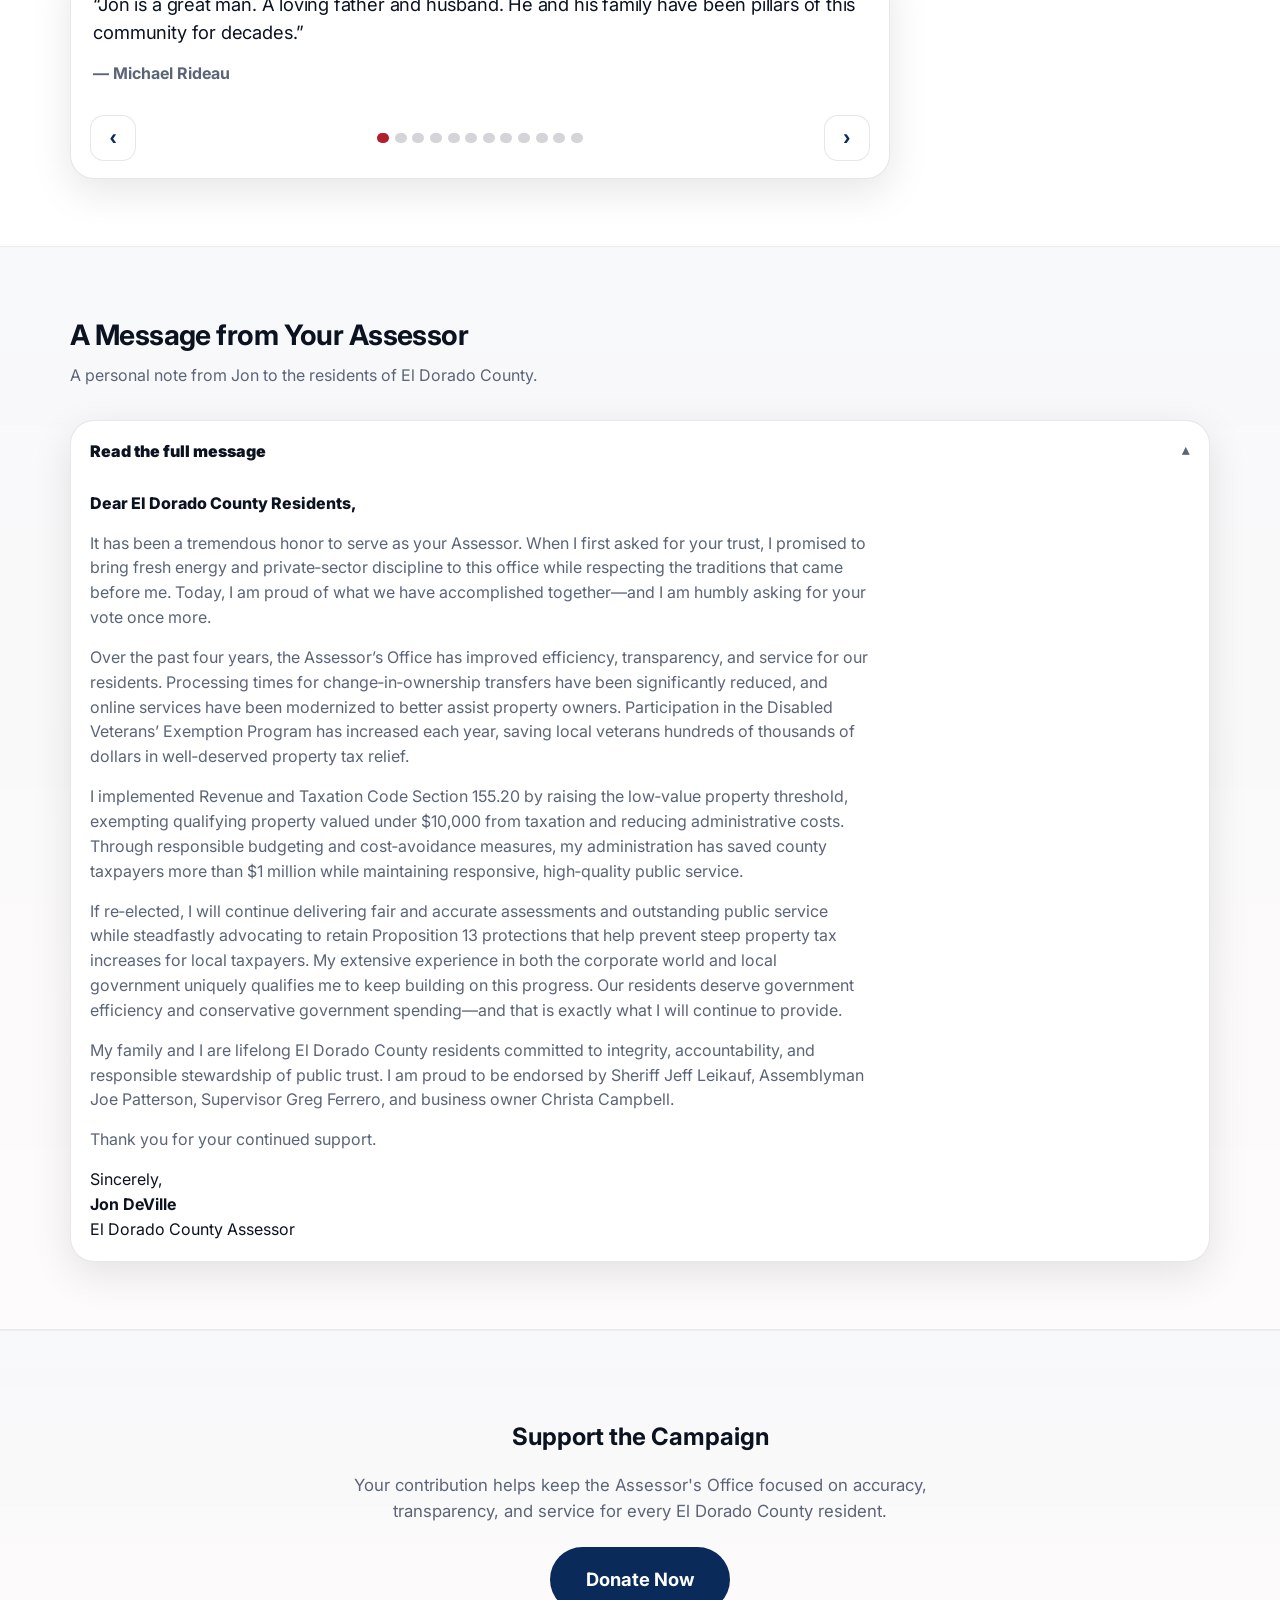
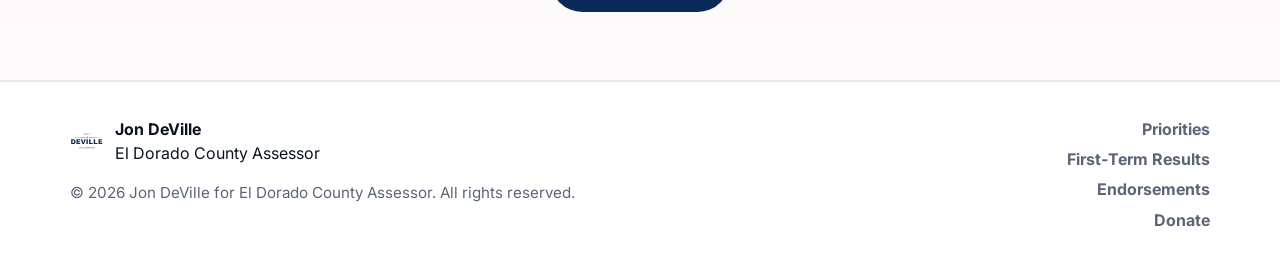
==== commit b2f6e4a5: "Update Veerkamp to District 3 Supervisor, standardize district titles, fix capitalization, update he" ====
--- a/index.html
+++ b/index.html
@@ -239,7 +239,7 @@
         <details class="accordion__item">
           <summary class="accordion__summary">CFO for El Dorado County Sheriff’s Office</summary>
           <div class="accordion__panel">
-            <p>Since 2013, I have served as Chief Fiscal Officer (CFO) for the El Dorado County Sheriff’s Office where we returned over $20 million in fund balance. I am a member of the California State Sheriff’s Association, Government Finance Officers Association, and the Institute for Supply Management.</p>
+            <p>For 9.5 years, I served as Chief Fiscal Officer (CFO) for the El Dorado County Sheriff’s Office where we returned over $20 million in fund balance. I am a member of the California State Sheriff’s Association, Government Finance Officers Association, and the Institute for Supply Management.</p>
           </div>
         </details>
             </div>
@@ -342,7 +342,7 @@
         </picture>
         <div class="endorsement__meta">
           <div class="endorsement__name">Greg Ferrero</div>
-          <div class="endorsement__title">Dist 1 Supervisor, El Dorado Hills</div>
+          <div class="endorsement__title">El Dorado County District 1 Supervisor</div>
         </div>
       </li>
 
@@ -353,7 +353,7 @@
         </picture>
         <div class="endorsement__meta">
           <div class="endorsement__name">Barbara Heglie</div>
-          <div class="endorsement__title">Retired teacher, William Brooks Elementary School</div>
+          <div class="endorsement__title">Retired Teacher, William Brooks Elementary School</div>
         </div>
       </li>
 
@@ -375,7 +375,7 @@
         </picture>
         <div class="endorsement__meta">
           <div class="endorsement__name">Brian K. Veerkamp</div>
-          <div class="endorsement__title">Retired El Dorado Hills Fire Chief</div>
+          <div class="endorsement__title">El Dorado County District 3 Supervisor</div>
         </div>
       </li>
 
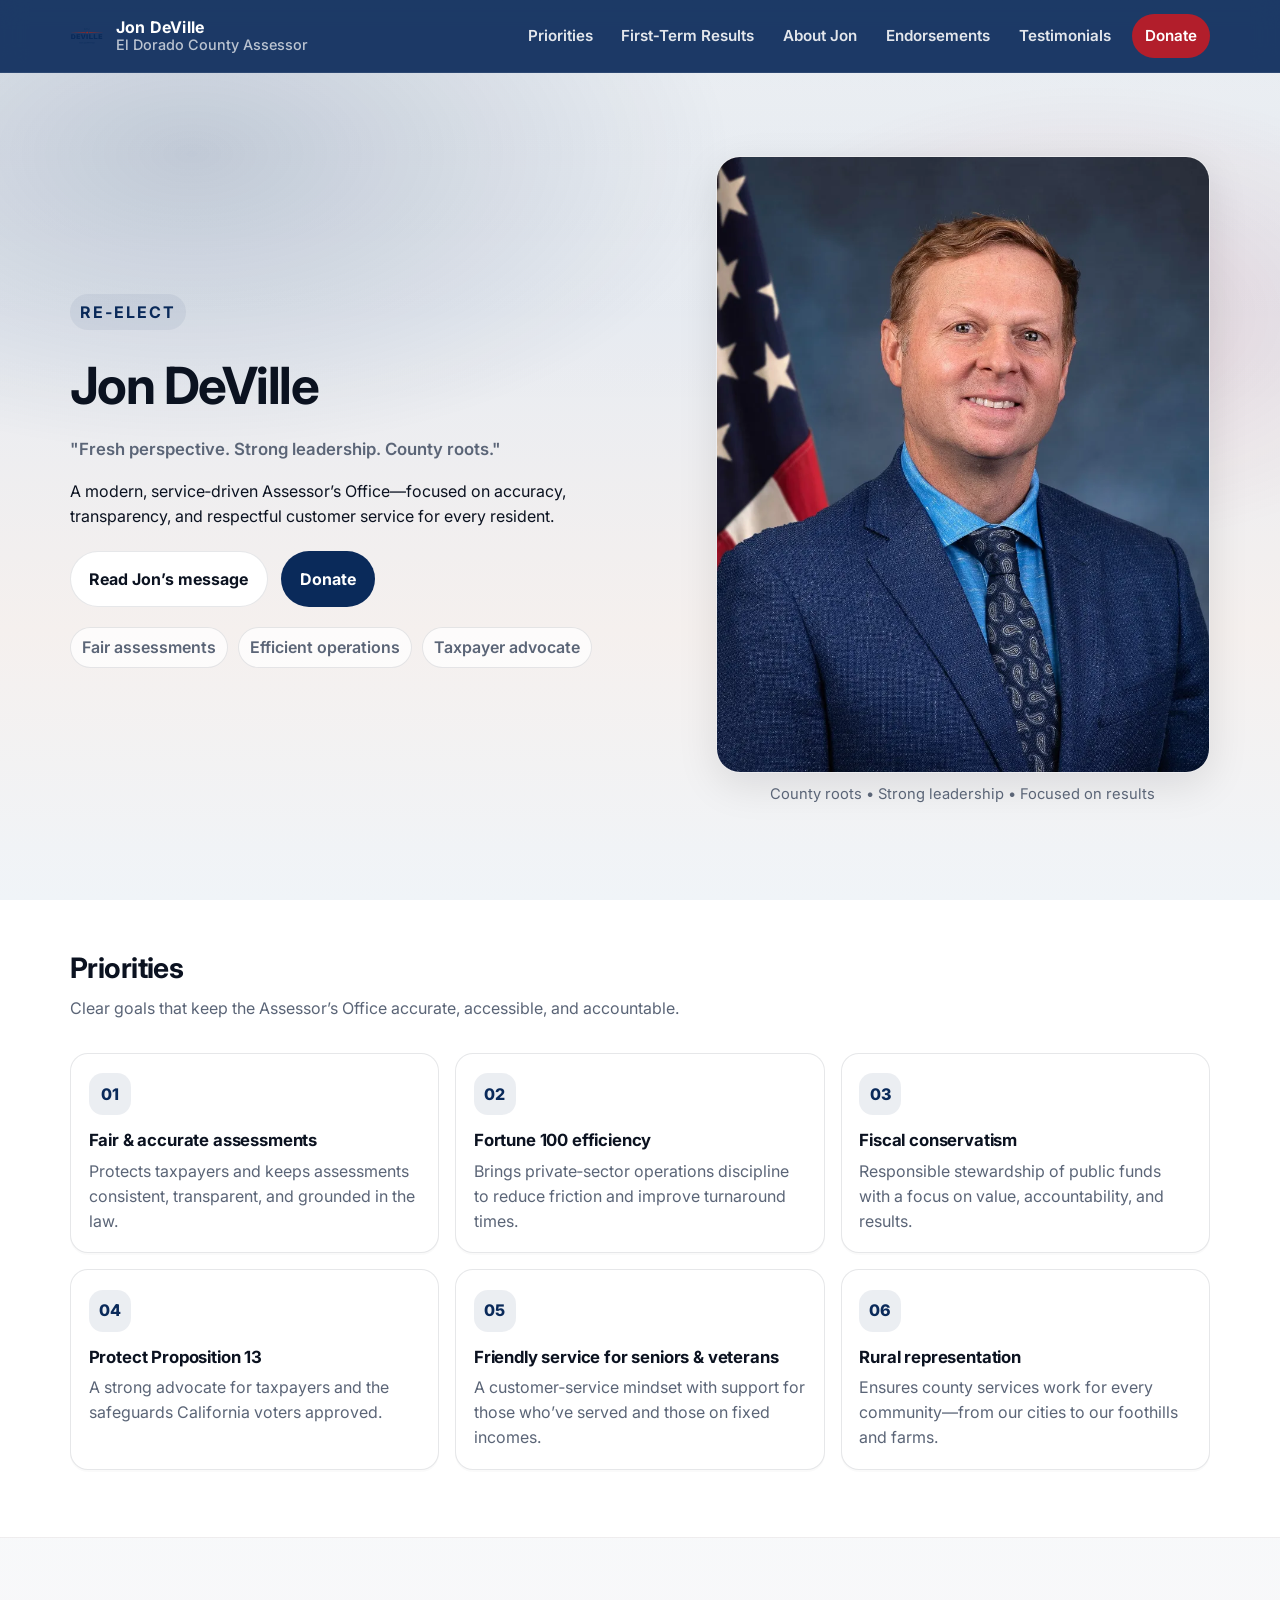
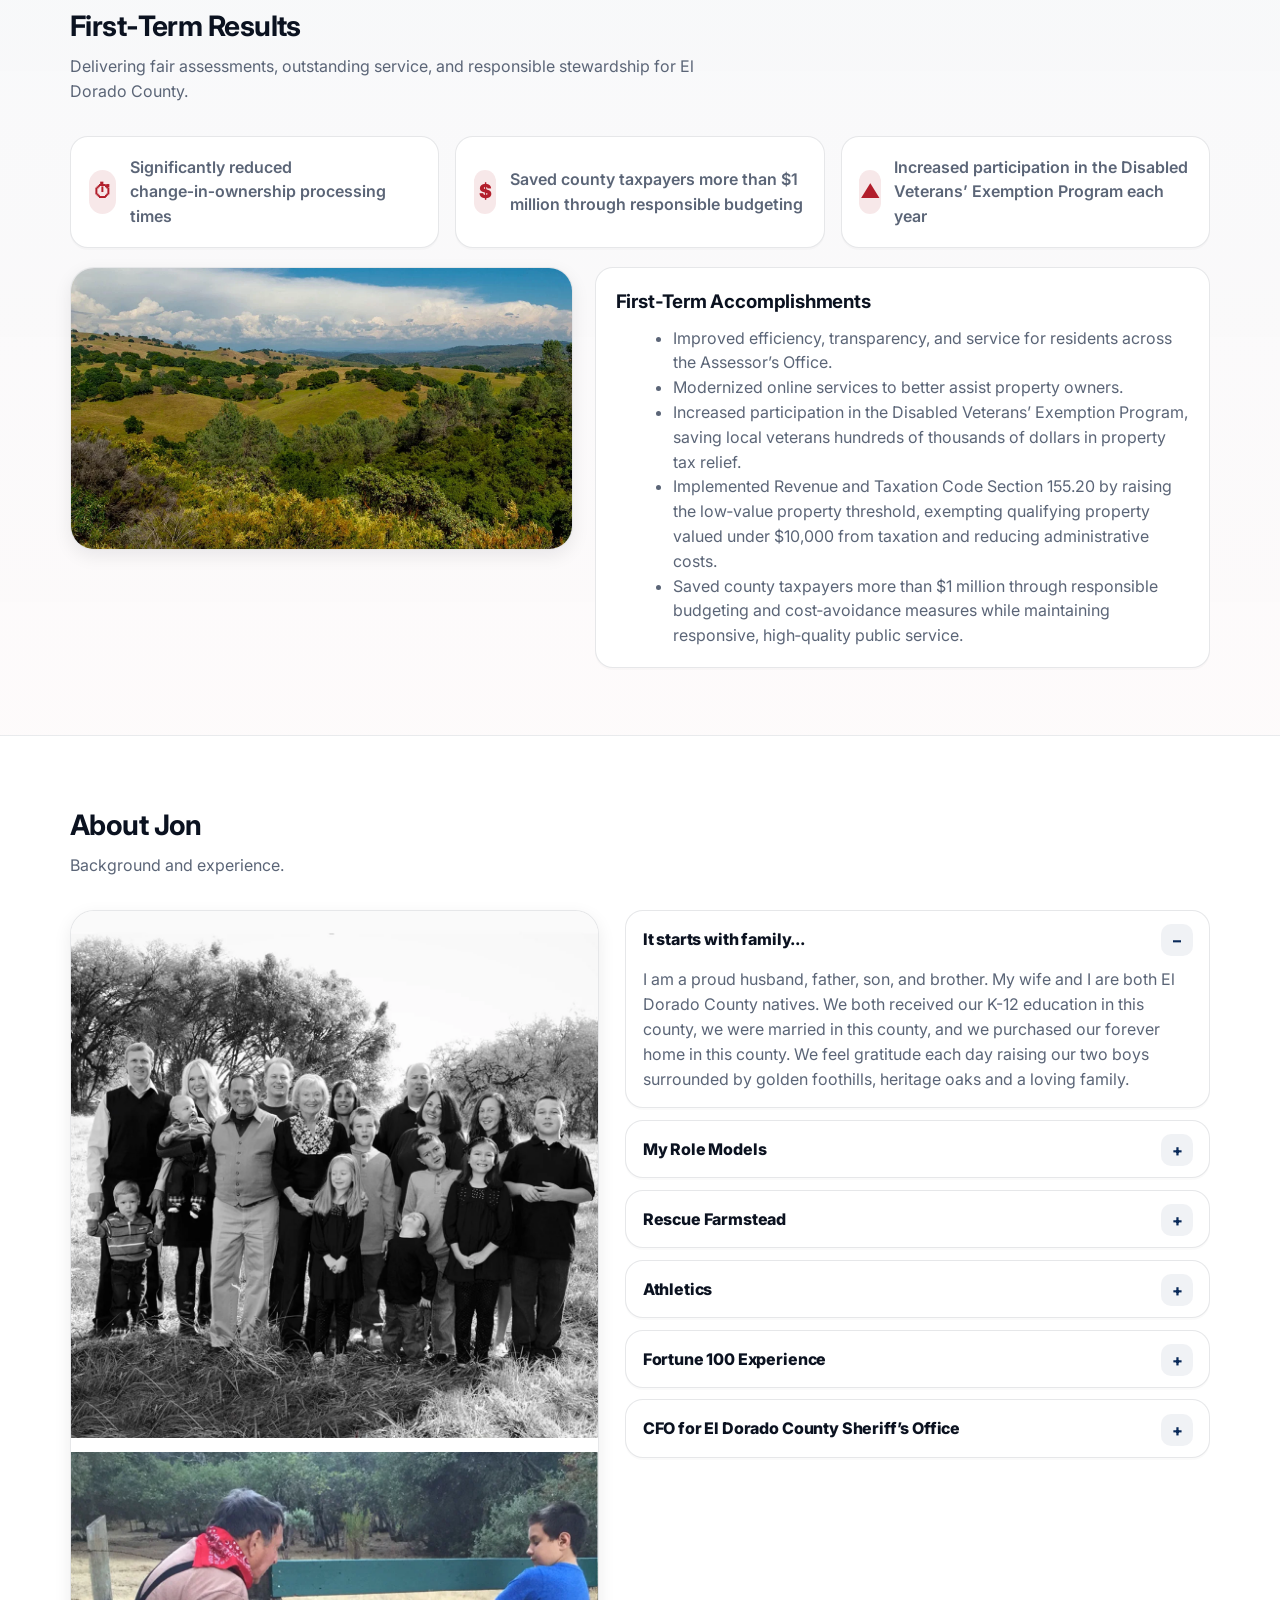
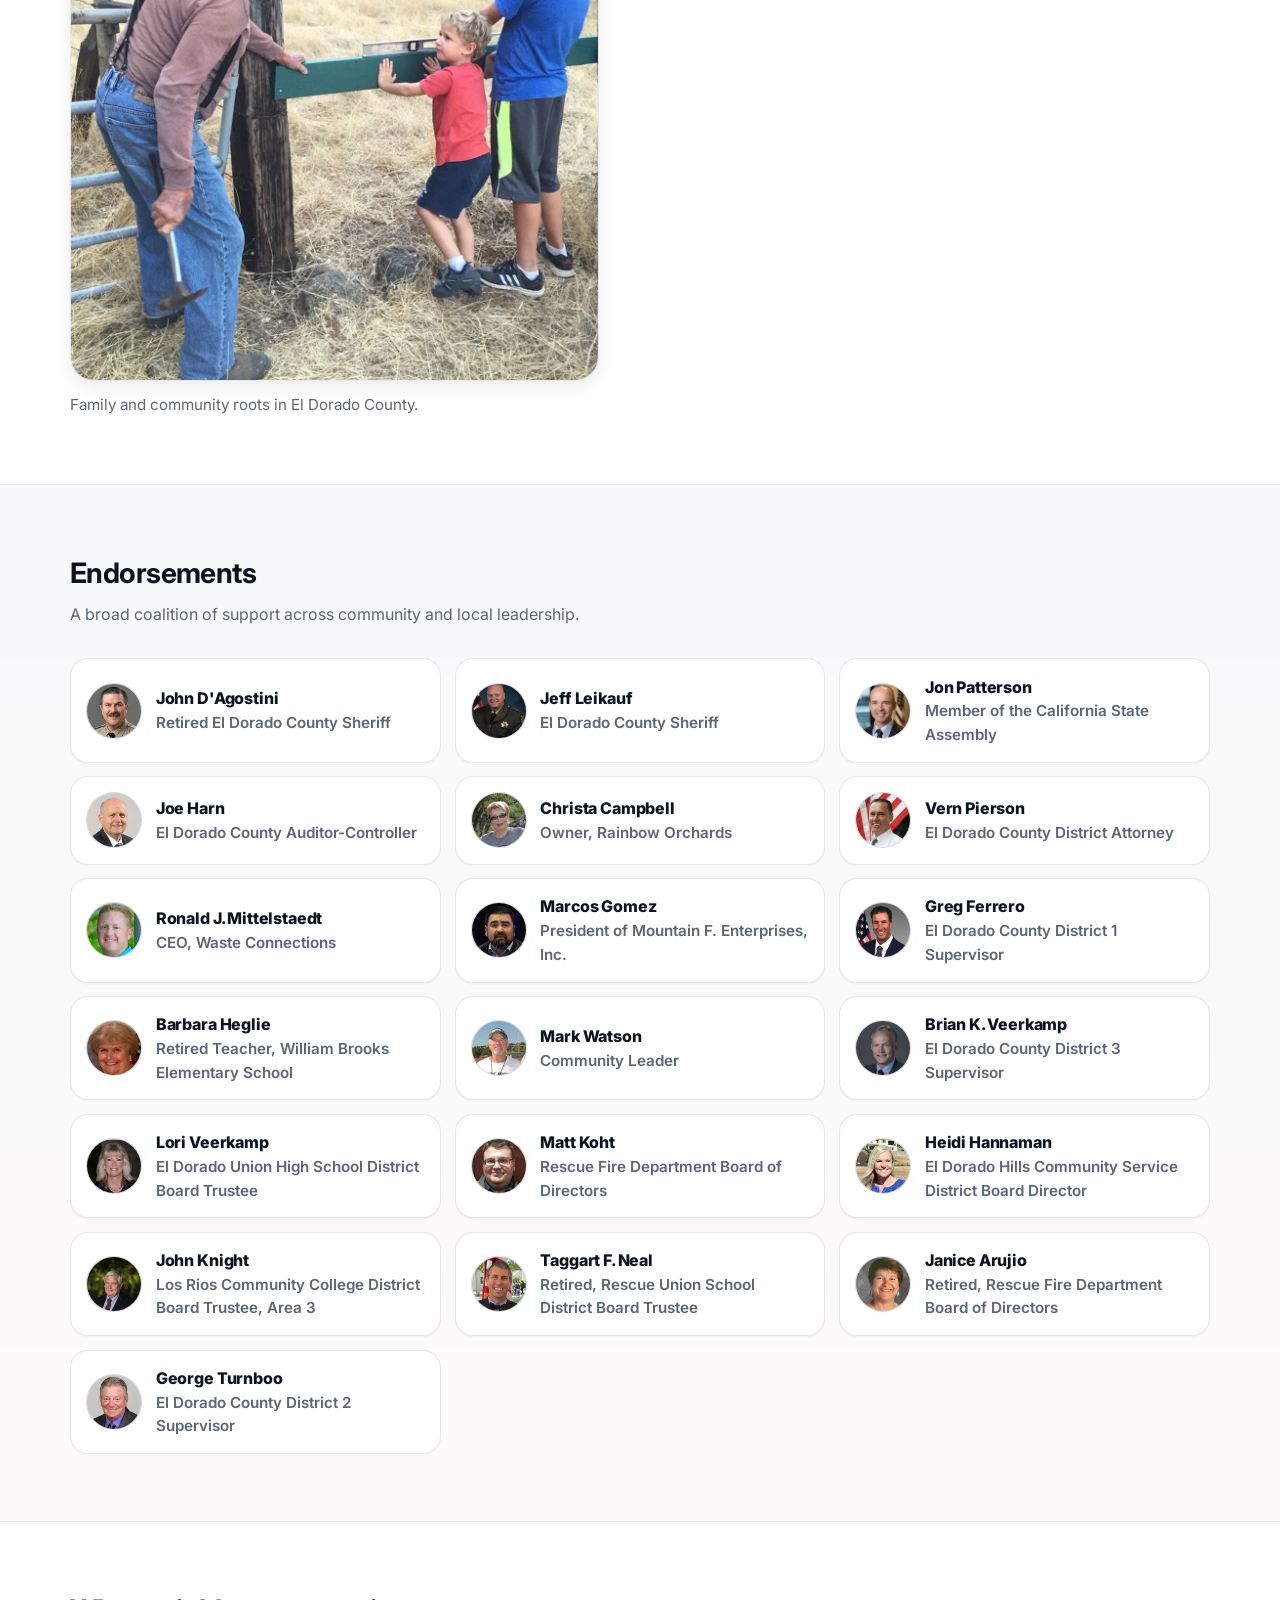
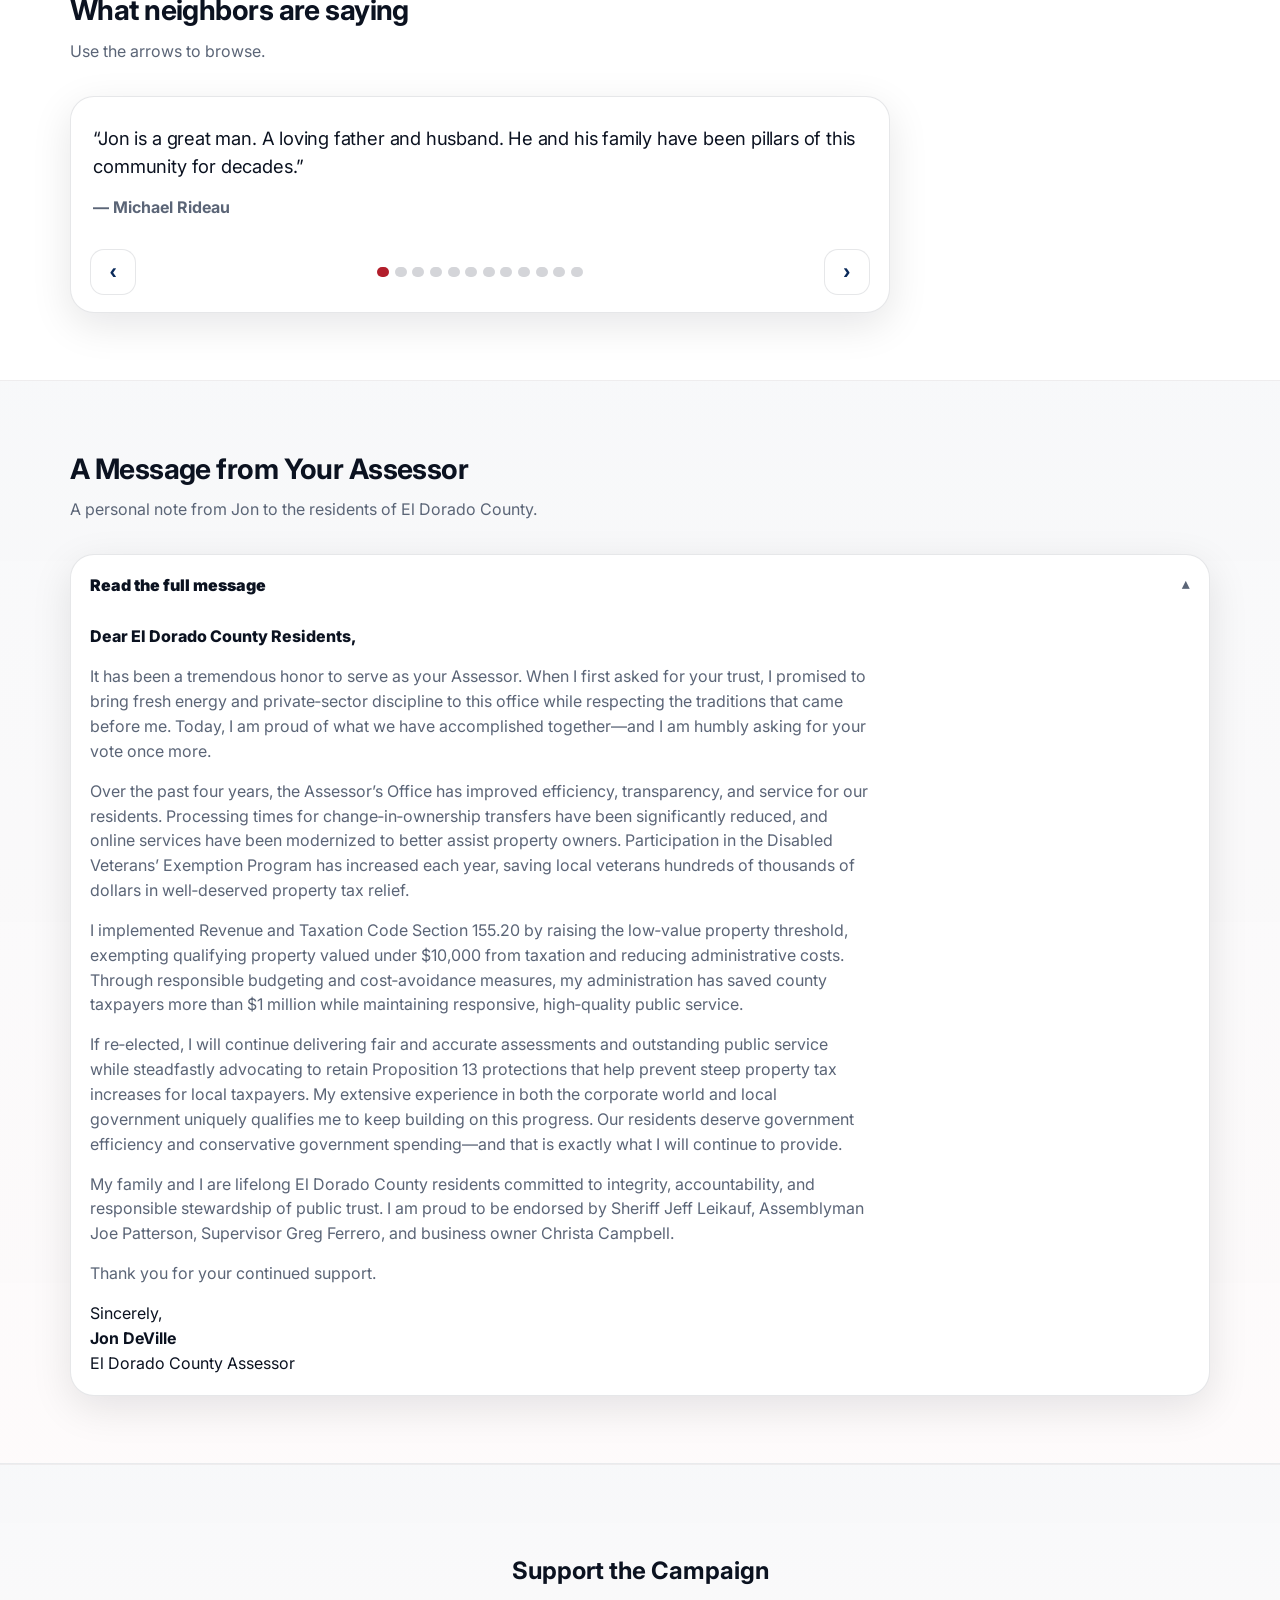
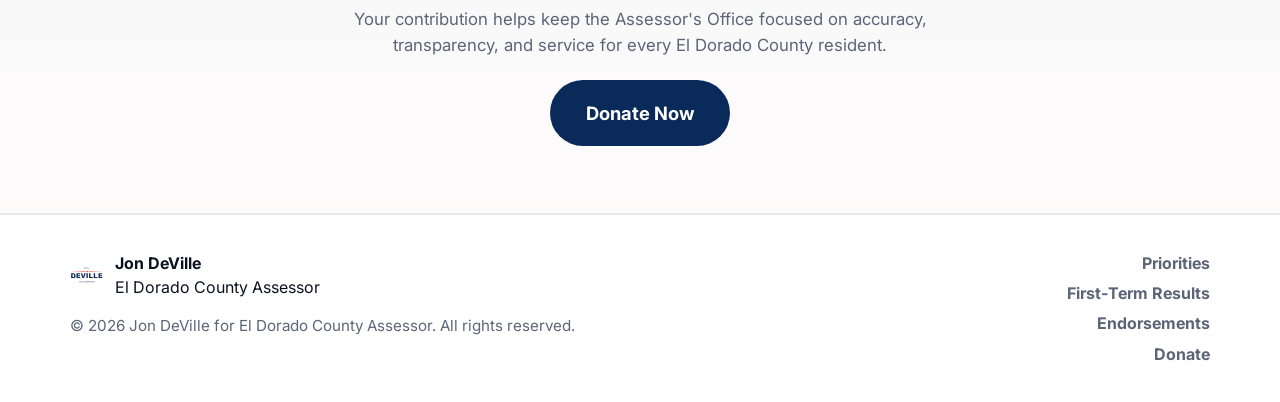
==== commit fe313a05: "added endorsement" ====
--- a/index.html
+++ b/index.html
@@ -276,6 +276,17 @@
         <div class="endorsement__meta">
           <div class="endorsement__name">Jeff Leikauf</div>
           <div class="endorsement__title">El Dorado County Sheriff</div>
+        </div>
+      </li>
+
+      <li class="endorsement">
+        <picture class="endorsement__photo">
+          <source srcset="assets/img/endorsement-jon-patterson.webp" type="image/webp">
+          <img src="assets/img/endorsement-jon-patterson.jpg" alt="Jon Patterson" loading="lazy" decoding="async">
+        </picture>
+        <div class="endorsement__meta">
+          <div class="endorsement__name">Jon Patterson</div>
+          <div class="endorsement__title">Member of the California State Assembly</div>
         </div>
       </li>
 
